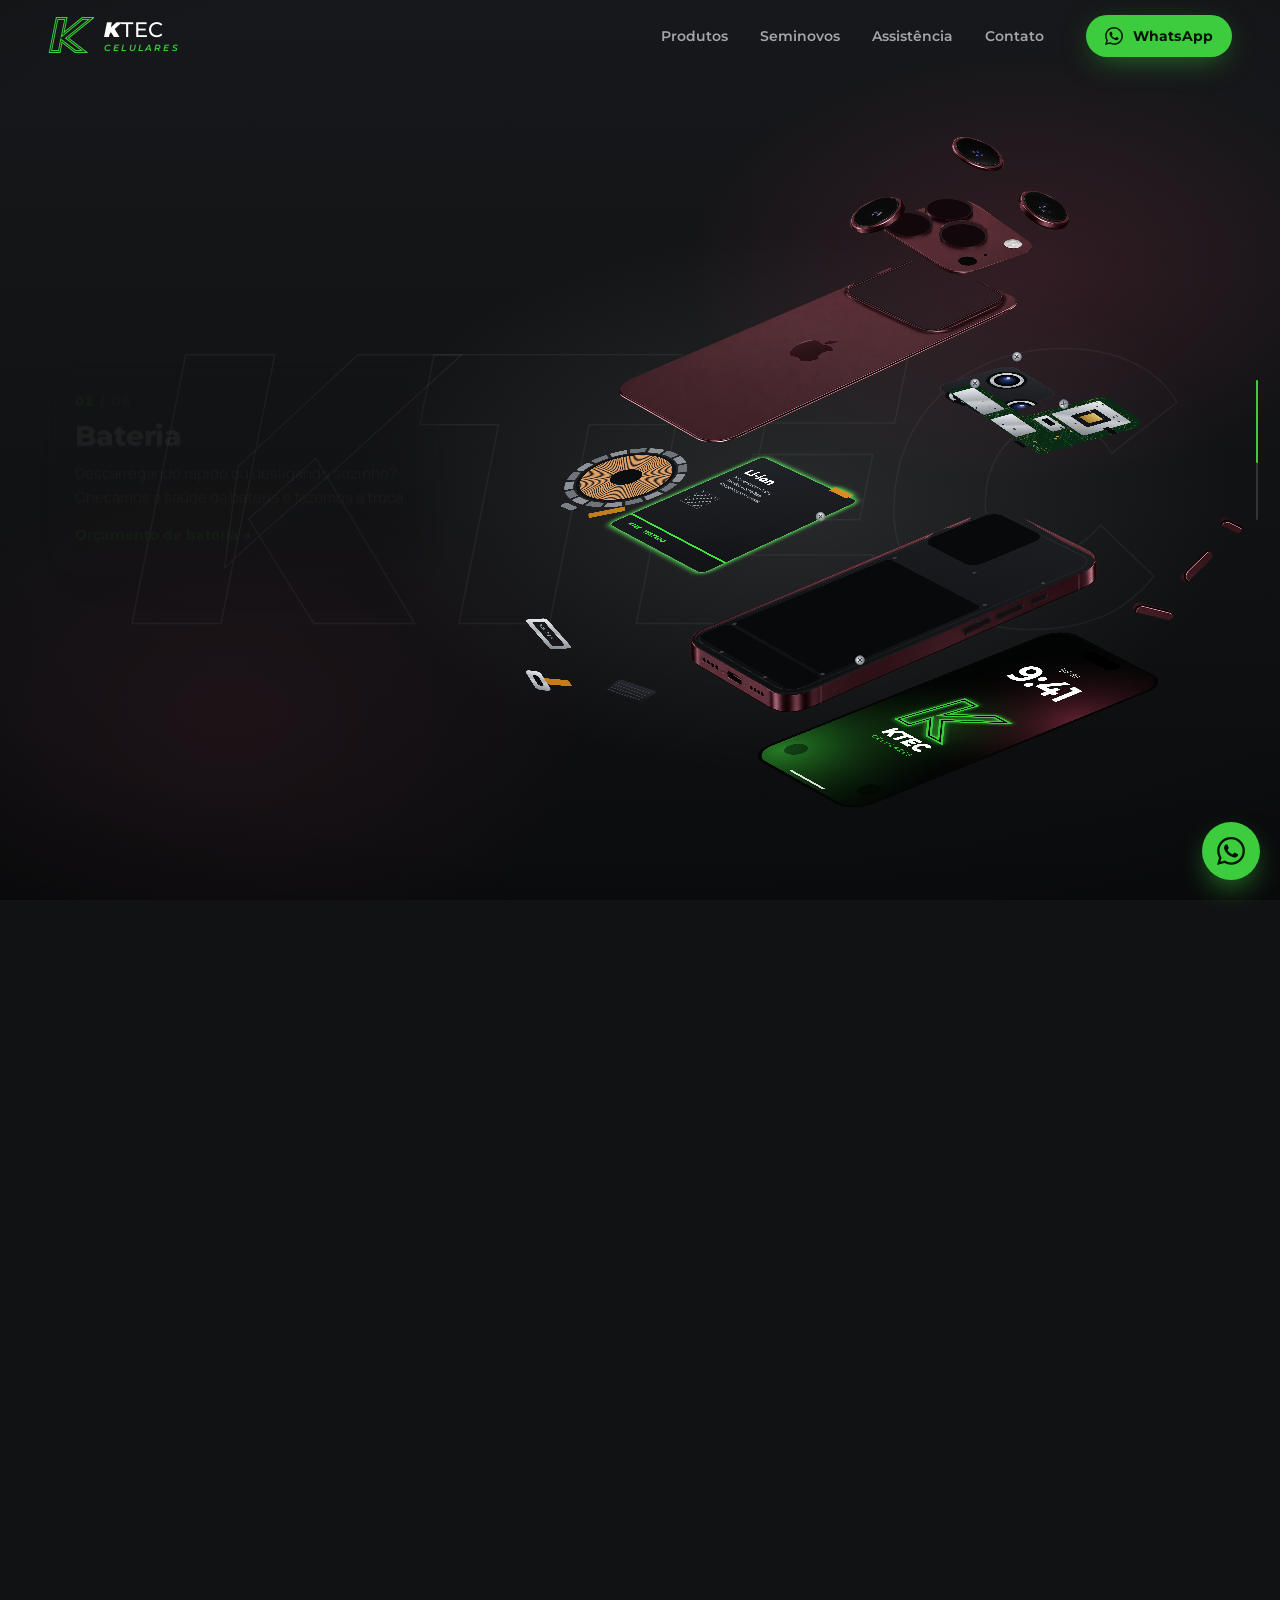
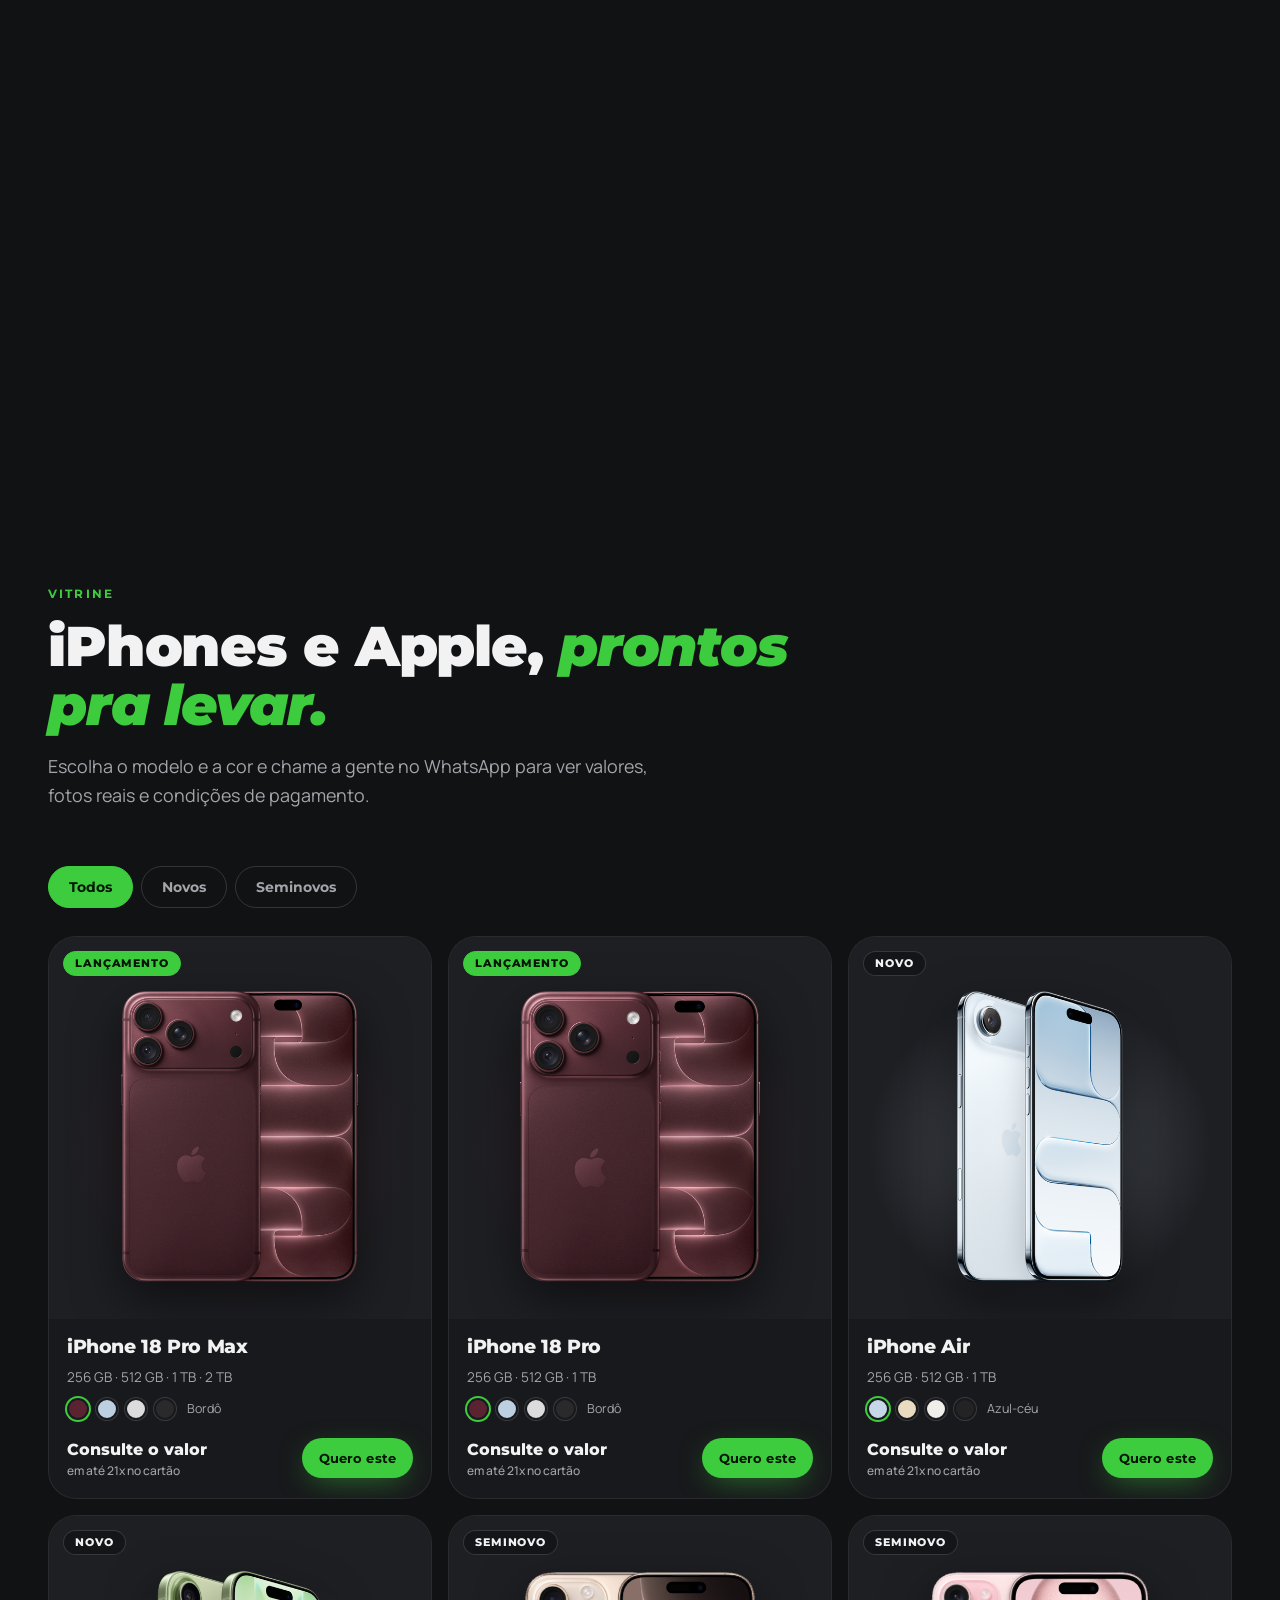
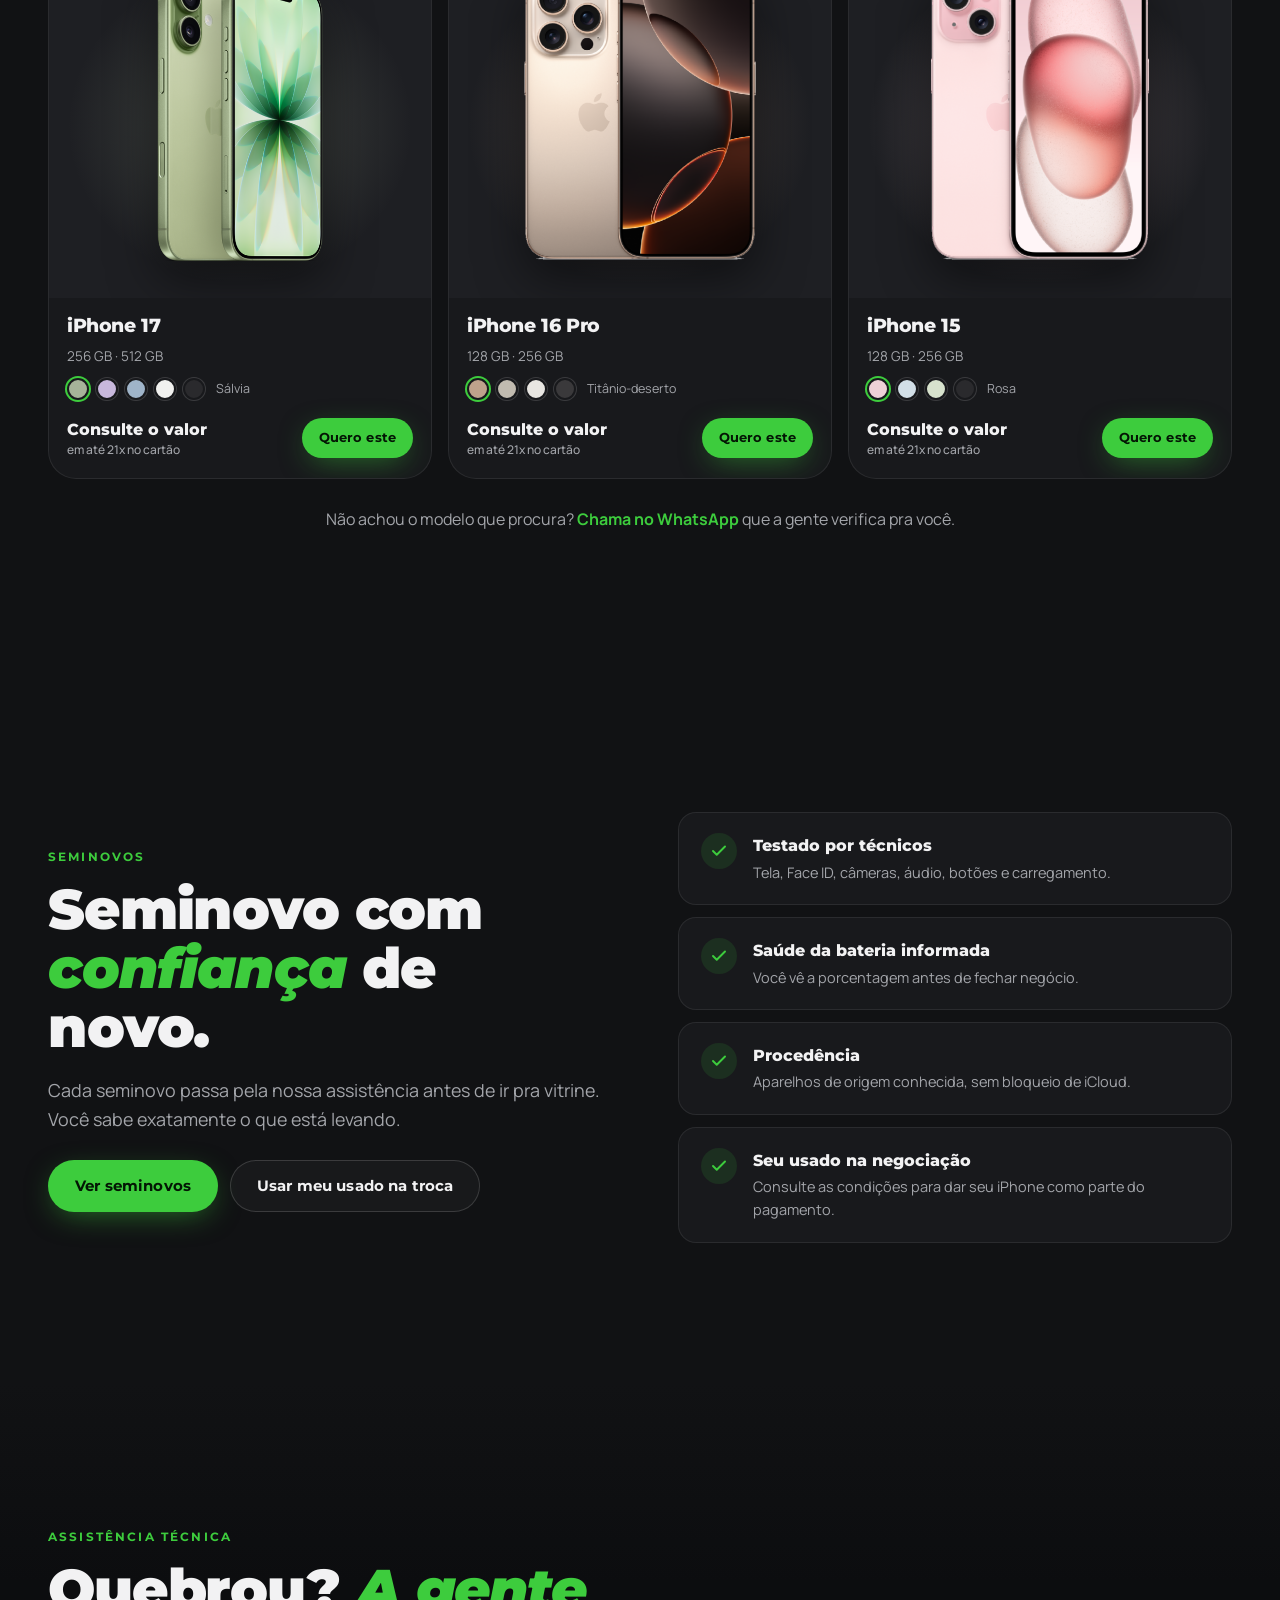
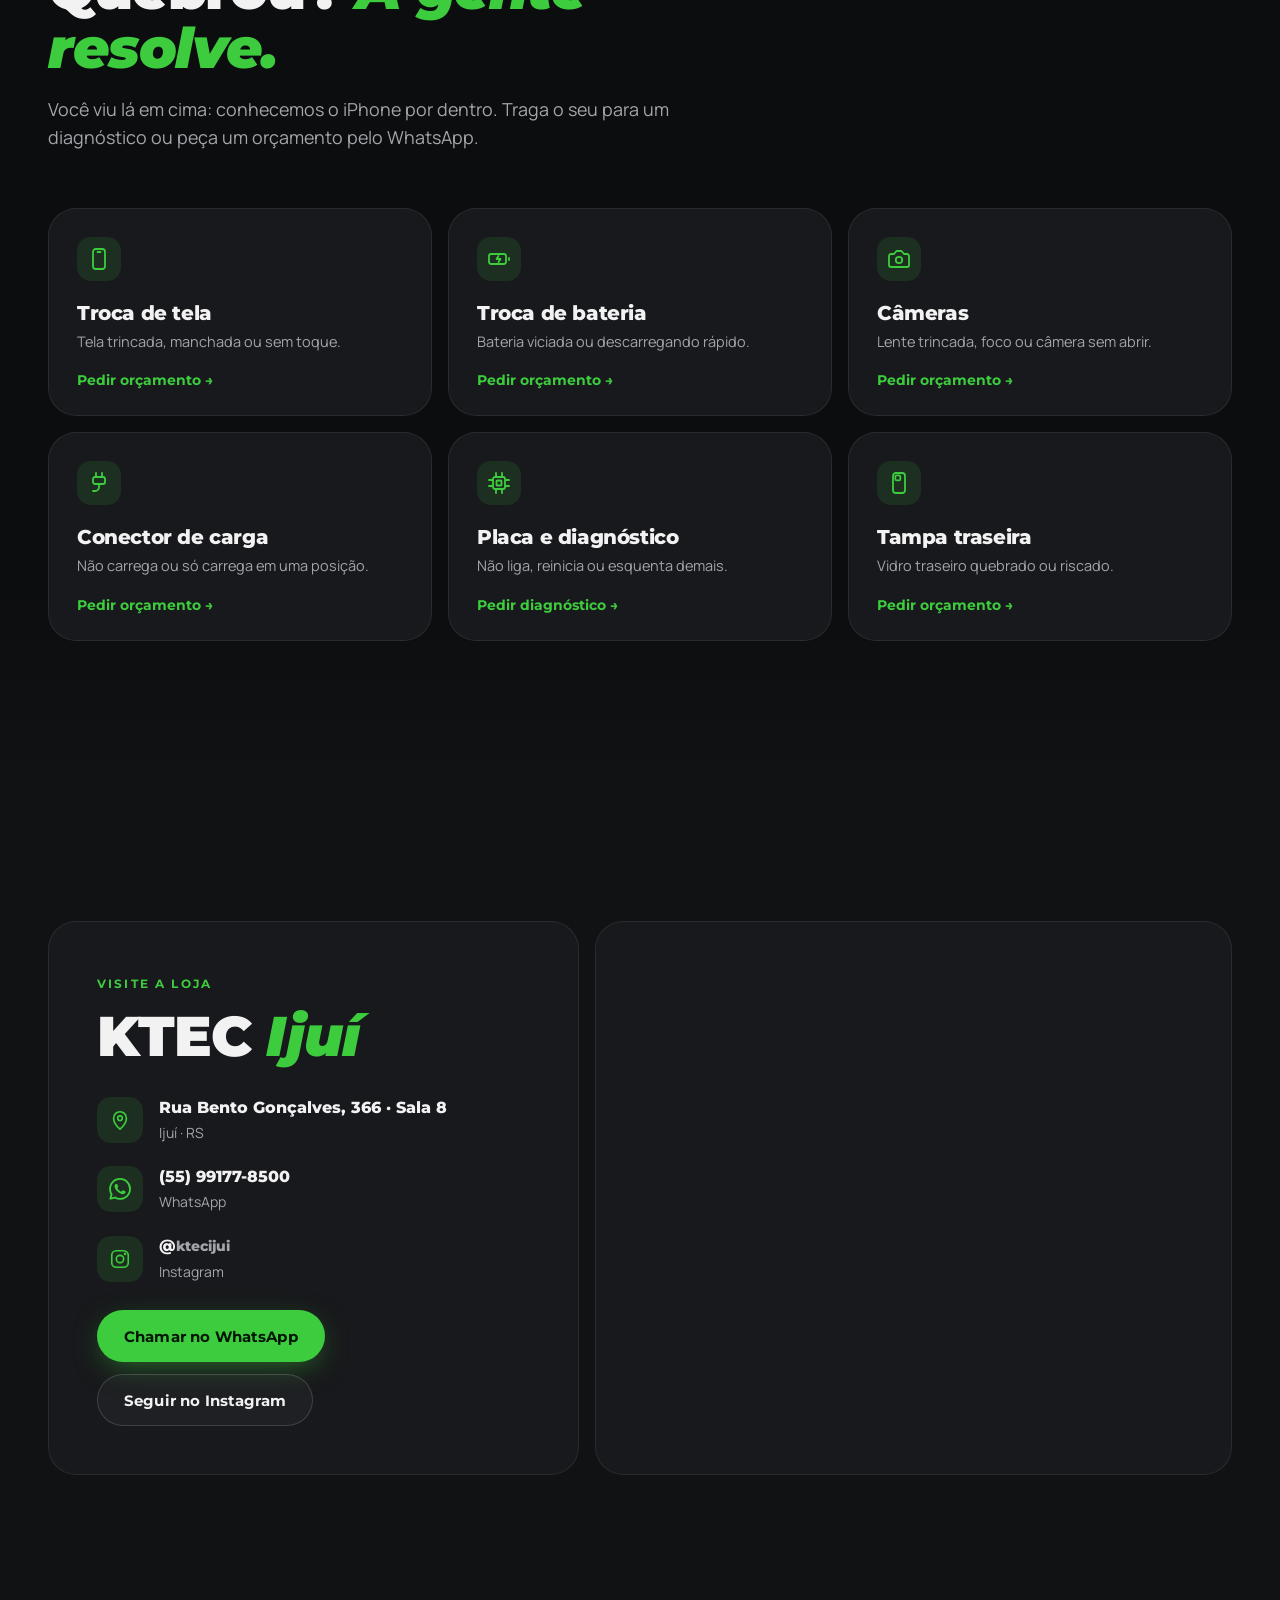
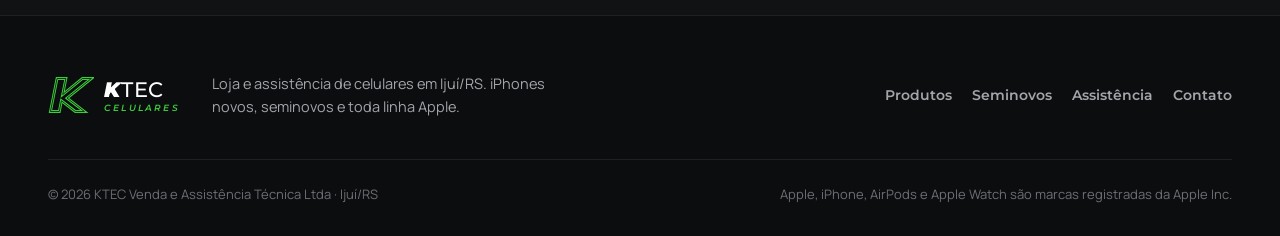
==== index.html @ 24123d07 "Site da KTEC Celulares Site estático da KTEC (Ijuí/RS) com lançamento do iPhone 18 Pro, iPhone que s" ====
<!doctype html>
<html lang="pt-BR">
<head>
  <meta charset="utf-8">
  <meta name="viewport" content="width=device-width, initial-scale=1">
  <title>KTEC Celulares · iPhone 18 em Ijuí</title>
  <meta name="description" content="Lançamento: o iPhone 18 já está na KTEC Celulares, em Ijuí/RS. iPhones novos, seminovos e toda linha Apple, com parcelamento em até 21x e assistência técnica especializada.">
  <meta name="theme-color" content="#111214">
  <meta property="og:type" content="website">
  <meta property="og:title" content="KTEC Celulares · iPhone 18 já na loja">
  <meta property="og:description" content="iPhones novos, seminovos e toda linha Apple em Ijuí/RS. Parcele em até 21x.">
  <meta property="og:image" content="assets/iphone.png">
  <link rel="icon" href="assets/favicon.svg" type="image/svg+xml">
  <link rel="preconnect" href="https://fonts.googleapis.com">
  <link rel="preconnect" href="https://fonts.gstatic.com" crossorigin>
  <link href="https://fonts.googleapis.com/css2?family=Manrope:wght@400;500;600;700&family=Montserrat:ital,wght@0,500;0,600;0,700;0,800;0,900;1,500;1,600;1,700;1,800;1,900&display=swap" rel="stylesheet">
  <link rel="preload" as="image" href="assets/iphone.png">
  <link rel="stylesheet" href="css/style.css">
  <script type="application/ld+json">
    {
      "@context": "https://schema.org",
      "@type": "MobilePhoneStore",
      "name": "KTEC Celulares",
      "description": "Loja e assistência de celulares: iPhones novos, seminovos e toda linha Apple.",
      "telephone": "+55 55 99177-8500",
      "address": {
        "@type": "PostalAddress",
        "streetAddress": "Rua Bento Gonçalves, 366 - Sala 8",
        "addressLocality": "Ijuí",
        "addressRegion": "RS",
        "addressCountry": "BR"
      },
      "sameAs": ["https://www.instagram.com/ktecijui/", "https://www.facebook.com/ktecijui/"]
    }
  </script>
</head>
<body>
  <!-- Monograma K da logo (recriado em vetor) -->
  <svg width="0" height="0" style="position:absolute" aria-hidden="true">
    <symbol id="k-mark" viewBox="0 0 244 192">
      <path d="M48 8H95L78 93L183 8H230L101 112L193 183H145L71 126L60 183H13Z" fill="none" stroke="#3dcc3d" stroke-width="15" stroke-linejoin="miter" stroke-miterlimit="12"/>
      <path d="M48 8H95L78 93L183 8H230L101 112L193 183H145L71 126L60 183H13Z" fill="none" style="stroke: var(--k-gap, #050706)" stroke-width="4" stroke-linejoin="miter" stroke-miterlimit="12"/>
    </symbol>
  </svg>

  <a class="skip" href="#produtos">Pular para os produtos</a>

  <header class="topbar" id="topo">
    <a class="brand" href="#inicio" aria-label="KTEC Celulares, início">
      <svg class="brand-mark" viewBox="0 0 244 192" aria-hidden="true"><use href="#k-mark"/></svg>
      <span class="brand-word"><span class="brand-ktec"><b>K</b>TEC</span><small>CELULARES</small></span>
    </a>
    <nav class="nav" aria-label="Principal">
      <a href="#produtos">Produtos</a>
      <a href="#seminovos">Seminovos</a>
      <a href="#assistencia">Assistência</a>
      <a href="#contato">Contato</a>
    </nav>
    <a class="btn btn-green btn-sm topbar-cta" data-wa="Olá, KTEC! Vim pelo site e quero saber mais sobre o iPhone 18.">
      <svg class="i" viewBox="0 0 24 24"><use href="#i-wa"/></svg> WhatsApp
    </a>
    <button class="menu-btn" aria-label="Abrir menu" aria-expanded="false" aria-controls="menu-mobile"><span></span><span></span></button>
  </header>
  <div class="menu-mobile" id="menu-mobile" hidden>
    <a href="#produtos">Produtos</a>
    <a href="#seminovos">Seminovos</a>
    <a href="#assistencia">Assistência</a>
    <a href="#contato">Contato</a>
    <a class="btn btn-green" data-wa="Olá, KTEC! Vim pelo site.">Chamar no WhatsApp</a>
  </div>

  <main>
    <!-- HERO + iPhone que desmonta com o scroll -->
    <section class="stage-wrap" id="inicio" aria-label="Lançamento iPhone 18">
      <div class="stage">
        <div class="stage-bg" aria-hidden="true"></div>

        <div class="bigword" aria-hidden="true">KTEC</div>

        <div class="td-stage">
          <img class="td-src" src="assets/iphone.png" width="2009" height="783"
               alt="iPhone 18 Pro na cor vinho, visto por trás, com o conjunto de três câmeras">
        </div>

        <div class="hero-copy" data-in="0" data-out="0.045">
          <p class="launch-pill"><span class="pulse" aria-hidden="true"></span> Lançamento · já disponível na loja</p>
          <h1>iPhone 18 Pro.<br><em>Chegou na KTEC.</em></h1>
          <p class="hero-sub">O iPhone mais novo da Apple já está em Ijuí. Venha conhecer na loja ou garanta o seu pelo WhatsApp, em até <strong>21x no cartão</strong>.</p>
          <div class="hero-actions">
            <a class="btn btn-green" data-wa="Olá, KTEC! Quero garantir meu iPhone 18. Quais modelos, cores e condições vocês têm?">Quero meu iPhone 18</a>
            <a class="btn btn-ghost" href="#produtos">Ver todos os modelos</a>
          </div>
        </div>

        <div class="captions">
          <div class="cap cap-intro" data-in="0.08" data-out="0.5">
            <p class="eyebrow">Por dentro do iPhone</p>
            <h2>A gente conhece <em>cada peça.</em></h2>
            <p>Loja e assistência no mesmo lugar: role e veja o iPhone desmontado, com tudo o que nossa bancada cuida por você.</p>
          </div>

          <article class="cap cap-step" data-in="0.54" data-out="0.59">
            <p class="cap-count"><b>01</b> / 06</p>
            <h3>Tela e vidro frontal</h3>
            <p>Trincou, manchou ou parou de responder ao toque? Fazemos a troca da tela com teste completo antes da entrega.</p>
            <a class="cap-link" data-wa="Olá, KTEC! Preciso de orçamento para troca de tela do meu iPhone.">Orçamento de tela →</a>
          </article>
          <article class="cap cap-step" data-in="0.59" data-out="0.64">
            <p class="cap-count"><b>02</b> / 06</p>
            <h3>Bateria</h3>
            <p>Descarregando rápido ou desligando sozinho? Checamos a saúde da bateria e fazemos a troca.</p>
            <a class="cap-link" data-wa="Olá, KTEC! Preciso de orçamento para troca de bateria do meu iPhone.">Orçamento de bateria →</a>
          </article>
          <article class="cap cap-step" data-in="0.64" data-out="0.69">
            <p class="cap-count"><b>03</b> / 06</p>
            <h3>Câmeras</h3>
            <p>Foto tremida, lente trincada ou câmera que não abre: diagnóstico e reparo do conjunto traseiro e frontal.</p>
            <a class="cap-link" data-wa="Olá, KTEC! Preciso de orçamento para a câmera do meu iPhone.">Orçamento de câmera →</a>
          </article>
          <article class="cap cap-step" data-in="0.69" data-out="0.74">
            <p class="cap-count"><b>04</b> / 06</p>
            <h3>Placa lógica</h3>
            <p>Não liga, reinicia ou esquenta demais? A gente investiga a placa para achar o defeito de verdade.</p>
            <a class="cap-link" data-wa="Olá, KTEC! Meu iPhone está com problema (não liga / reinicia). Podem avaliar?">Pedir diagnóstico →</a>
          </article>
          <article class="cap cap-step" data-in="0.74" data-out="0.79">
            <p class="cap-count"><b>05</b> / 06</p>
            <h3>Conector, som e vibração</h3>
            <p>Não carrega, som baixo ou microfone falhando? Troca de conector USB‑C, alto‑falante e Taptic Engine.</p>
            <a class="cap-link" data-wa="Olá, KTEC! Meu iPhone está com problema no carregamento/áudio. Podem avaliar?">Orçamento de conector →</a>
          </article>
          <article class="cap cap-step" data-in="0.79" data-out="0.84">
            <p class="cap-count"><b>06</b> / 06</p>
            <h3>Tampa traseira</h3>
            <p>Vidro traseiro quebrado? Trocamos a tampa e o aparelho volta com cara de novo.</p>
            <a class="cap-link" data-wa="Olá, KTEC! Preciso de orçamento para a tampa traseira do meu iPhone.">Orçamento de tampa →</a>
          </article>

          <div class="cap cap-final" data-in="0.9" data-out="2">
            <p class="eyebrow">iPhone 18 Pro</p>
            <h2>Novo por fora, <em>perfeito por dentro.</em></h2>
            <p>Novos, seminovos e toda linha Apple, com parcelamento em até 21x.</p>
            <div class="hero-actions">
              <a class="btn btn-green" href="#produtos">Ver a vitrine</a>
              <a class="btn btn-ghost" data-wa="Olá, KTEC! Quero saber valores e condições do iPhone 18.">Falar no WhatsApp</a>
            </div>
          </div>
        </div>

        <div class="td-progress" aria-hidden="true"><i></i></div>

        <div class="scroll-hint" aria-hidden="true">
          <span class="mouse"><span></span></span>
          Role para ver por dentro
        </div>
      </div>
    </section>

    <!-- Vitrine -->
    <section class="section" id="produtos">
      <div class="container">
        <header class="section-head reveal">
          <p class="eyebrow">Vitrine</p>
          <h2>iPhones e Apple, <em>prontos pra levar.</em></h2>
          <p class="lead">Escolha o modelo e a cor e chame a gente no WhatsApp para ver valores, fotos reais e condições de pagamento.</p>
        </header>

        <div class="filters reveal" role="group" aria-label="Filtrar produtos">
          <button class="filter is-on" data-filter="todos" aria-pressed="true">Todos</button>
          <button class="filter" data-filter="novo" aria-pressed="false">Novos</button>
          <button class="filter" data-filter="seminovo" aria-pressed="false">Seminovos</button>
        </div>

        <div class="grid-products" id="grid-produtos"></div>

        <p class="grid-note">Não achou o modelo que procura? <a data-wa="Olá, KTEC! Estou procurando um modelo que não vi no site. Vocês têm?">Chama no WhatsApp</a> que a gente verifica pra você.</p>
      </div>
    </section>

    <!-- Seminovos -->
    <section class="section" id="seminovos">
      <div class="container split">
        <div class="reveal">
          <p class="eyebrow">Seminovos</p>
          <h2>Seminovo com <em>confiança</em> de novo.</h2>
          <p class="lead">Cada seminovo passa pela nossa assistência antes de ir pra vitrine. Você sabe exatamente o que está levando.</p>
          <div class="hero-actions">
            <a class="btn btn-green" href="#produtos" data-filter-link="seminovo">Ver seminovos</a>
            <a class="btn btn-ghost" data-wa="Olá, KTEC! Quero dar meu iPhone usado como parte do pagamento. Como funciona?">Usar meu usado na troca</a>
          </div>
        </div>
        <ul class="checklist reveal">
          <li><span class="check"><svg class="i" viewBox="0 0 24 24"><use href="#i-check"/></svg></span><div><b>Testado por técnicos</b><p>Tela, Face ID, câmeras, áudio, botões e carregamento.</p></div></li>
          <li><span class="check"><svg class="i" viewBox="0 0 24 24"><use href="#i-check"/></svg></span><div><b>Saúde da bateria informada</b><p>Você vê a porcentagem antes de fechar negócio.</p></div></li>
          <li><span class="check"><svg class="i" viewBox="0 0 24 24"><use href="#i-check"/></svg></span><div><b>Procedência</b><p>Aparelhos de origem conhecida, sem bloqueio de iCloud.</p></div></li>
          <li><span class="check"><svg class="i" viewBox="0 0 24 24"><use href="#i-check"/></svg></span><div><b>Seu usado na negociação</b><p>Consulte as condições para dar seu iPhone como parte do pagamento.</p></div></li>
        </ul>
      </div>
    </section>

    <!-- Assistência -->
    <section class="section section-alt" id="assistencia">
      <div class="container">
        <header class="section-head reveal">
          <p class="eyebrow">Assistência técnica</p>
          <h2>Quebrou? <em>A gente resolve.</em></h2>
          <p class="lead">Você viu lá em cima: conhecemos o iPhone por dentro. Traga o seu para um diagnóstico ou peça um orçamento pelo WhatsApp.</p>
        </header>
        <div class="services">
          <a class="service reveal" data-wa="Olá, KTEC! Preciso de orçamento para troca de tela do meu iPhone.">
            <svg class="i" viewBox="0 0 24 24"><use href="#i-phone"/></svg>
            <h3>Troca de tela</h3><p>Tela trincada, manchada ou sem toque.</p><span>Pedir orçamento →</span>
          </a>
          <a class="service reveal" data-wa="Olá, KTEC! Preciso de orçamento para troca de bateria do meu iPhone.">
            <svg class="i" viewBox="0 0 24 24"><use href="#i-battery"/></svg>
            <h3>Troca de bateria</h3><p>Bateria viciada ou descarregando rápido.</p><span>Pedir orçamento →</span>
          </a>
          <a class="service reveal" data-wa="Olá, KTEC! Preciso de orçamento para a câmera do meu iPhone.">
            <svg class="i" viewBox="0 0 24 24"><use href="#i-camera"/></svg>
            <h3>Câmeras</h3><p>Lente trincada, foco ou câmera sem abrir.</p><span>Pedir orçamento →</span>
          </a>
          <a class="service reveal" data-wa="Olá, KTEC! Meu iPhone não está carregando direito. Podem avaliar?">
            <svg class="i" viewBox="0 0 24 24"><use href="#i-plug"/></svg>
            <h3>Conector de carga</h3><p>Não carrega ou só carrega em uma posição.</p><span>Pedir orçamento →</span>
          </a>
          <a class="service reveal" data-wa="Olá, KTEC! Meu iPhone não liga / reinicia sozinho. Podem avaliar?">
            <svg class="i" viewBox="0 0 24 24"><use href="#i-chip"/></svg>
            <h3>Placa e diagnóstico</h3><p>Não liga, reinicia ou esquenta demais.</p><span>Pedir diagnóstico →</span>
          </a>
          <a class="service reveal" data-wa="Olá, KTEC! Preciso de orçamento para a tampa traseira do meu iPhone.">
            <svg class="i" viewBox="0 0 24 24"><use href="#i-back"/></svg>
            <h3>Tampa traseira</h3><p>Vidro traseiro quebrado ou riscado.</p><span>Pedir orçamento →</span>
          </a>
        </div>
      </div>
    </section>

    <!-- Contato -->
    <section class="section" id="contato">
      <div class="container contact">
        <div class="contact-card reveal">
          <p class="eyebrow">Visite a loja</p>
          <h2>KTEC <em>Ijuí</em></h2>
          <ul class="contact-list">
            <li><svg class="i" viewBox="0 0 24 24"><use href="#i-pin"/></svg><div><b data-loja="endereco"></b><span data-loja="cidade"></span></div></li>
            <li><svg class="i" viewBox="0 0 24 24"><use href="#i-wa"/></svg><div><b data-loja="whatsappExibicao"></b><span>WhatsApp</span></div></li>
            <li><svg class="i" viewBox="0 0 24 24"><use href="#i-insta"/></svg><div><b>@<span data-loja="instagram"></span></b><span>Instagram</span></div></li>
          </ul>
          <div class="hero-actions">
            <a class="btn btn-green" data-wa="Olá, KTEC! Vim pelo site.">Chamar no WhatsApp</a>
            <a class="btn btn-ghost" id="link-insta" target="_blank" rel="noopener">Seguir no Instagram</a>
          </div>
        </div>
        <div class="map reveal">
          <iframe id="mapa" title="Mapa da KTEC Celulares em Ijuí" loading="lazy" referrerpolicy="no-referrer-when-downgrade"></iframe>
        </div>
      </div>
    </section>
  </main>

  <footer class="footer">
    <div class="container footer-grid">
      <a class="brand" href="#inicio" aria-label="KTEC Celulares, voltar ao topo">
        <svg class="brand-mark" viewBox="0 0 244 192" aria-hidden="true"><use href="#k-mark"/></svg>
        <span class="brand-word"><span class="brand-ktec"><b>K</b>TEC</span><small>CELULARES</small></span>
      </a>
      <p class="footer-text">Loja e assistência de celulares em Ijuí/RS. iPhones novos, seminovos e toda linha Apple.</p>
      <nav class="footer-nav" aria-label="Rodapé">
        <a href="#produtos">Produtos</a><a href="#seminovos">Seminovos</a><a href="#assistencia">Assistência</a><a href="#contato">Contato</a>
      </nav>
    </div>
    <div class="container footer-legal">
      <p>© <span id="ano"></span> KTEC Venda e Assistência Técnica Ltda · Ijuí/RS</p>
      <p>Apple, iPhone, AirPods e Apple Watch são marcas registradas da Apple Inc.</p>
    </div>
  </footer>

  <a class="wa-float" data-wa="Olá, KTEC! Vim pelo site." aria-label="Conversar no WhatsApp">
    <svg viewBox="0 0 24 24"><use href="#i-wa"/></svg>
  </a>

  <!-- Ícones -->
  <svg width="0" height="0" style="position:absolute" aria-hidden="true">
    <symbol id="i-wa" viewBox="0 0 24 24"><path fill="currentColor" stroke="none" d="M17.47 14.38c-.3-.15-1.76-.87-2.03-.97-.27-.1-.47-.15-.67.15-.2.3-.77.97-.94 1.16-.17.2-.35.22-.64.08-.3-.15-1.26-.47-2.39-1.48-.88-.79-1.48-1.76-1.65-2.06-.17-.3-.02-.46.13-.6.13-.14.3-.35.45-.52.15-.18.2-.3.3-.5.1-.2.05-.37-.03-.52-.07-.15-.67-1.61-.92-2.2-.24-.58-.49-.5-.67-.51h-.57c-.2 0-.52.07-.79.37-.27.3-1.04 1.02-1.04 2.48s1.07 2.88 1.21 3.07c.15.2 2.1 3.2 5.08 4.49.71.31 1.26.49 1.69.63.71.22 1.36.2 1.87.12.57-.09 1.76-.72 2.01-1.41.25-.7.25-1.29.17-1.41-.07-.13-.27-.2-.57-.35m-5.42 7.4h-.01a9.87 9.87 0 0 1-5.03-1.38l-.36-.21-3.74.98 1-3.65-.24-.37a9.86 9.86 0 0 1-1.51-5.26c0-5.45 4.44-9.88 9.89-9.88 2.64 0 5.12 1.03 6.99 2.9a9.83 9.83 0 0 1 2.89 6.99c0 5.45-4.44 9.88-9.88 9.88m8.41-18.3A11.82 11.82 0 0 0 12.05 0C5.5 0 .16 5.34.16 11.89c0 2.1.55 4.14 1.59 5.95L.06 24l6.3-1.65a11.88 11.88 0 0 0 5.68 1.45h.01c6.55 0 11.89-5.34 11.89-11.89a11.82 11.82 0 0 0-3.48-8.41Z"/></symbol>
    <symbol id="i-check" viewBox="0 0 24 24"><path d="M20 6 9 17l-5-5"/></symbol>
    <symbol id="i-card" viewBox="0 0 24 24"><rect x="2" y="5" width="20" height="14" rx="2.5"/><path d="M2 10h20M6 15h4"/></symbol>
    <symbol id="i-star" viewBox="0 0 24 24"><path d="m12 2.5 2.9 6.1 6.6.8-4.9 4.6 1.3 6.6L12 17.3l-5.9 3.3 1.3-6.6-4.9-4.6 6.6-.8z"/></symbol>
    <symbol id="i-truck" viewBox="0 0 24 24"><path d="M2.5 6h11v10h-11zM13.5 9.5h4l3 3.2V16h-7"/><circle cx="6.5" cy="17.5" r="1.8"/><circle cx="17" cy="17.5" r="1.8"/></symbol>
    <symbol id="i-wrench" viewBox="0 0 24 24"><path d="M14.7 6.3a4 4 0 0 0-5.4 5.4L3 18v3h3l6.3-6.3a4 4 0 0 0 5.4-5.4l-2.5 2.5-2.4-.6-.6-2.4z"/></symbol>
    <symbol id="i-phone" viewBox="0 0 24 24"><rect x="6" y="2" width="12" height="20" rx="2.8"/><path d="M10.5 5h3"/></symbol>
    <symbol id="i-battery" viewBox="0 0 24 24"><rect x="2" y="7" width="17" height="10" rx="2.2"/><path d="M22 11v2M11.5 9 9.5 12h4l-2 3"/></symbol>
    <symbol id="i-camera" viewBox="0 0 24 24"><path d="M14.5 4h-5L7 7H4a2 2 0 0 0-2 2v9a2 2 0 0 0 2 2h16a2 2 0 0 0 2-2V9a2 2 0 0 0-2-2h-3z"/><circle cx="12" cy="13" r="3.2"/></symbol>
    <symbol id="i-plug" viewBox="0 0 24 24"><path d="M9 2v4M15 2v4"/><rect x="6" y="6" width="12" height="7" rx="2"/><path d="M12 13v3a4 4 0 0 1-4 4H6"/></symbol>
    <symbol id="i-chip" viewBox="0 0 24 24"><rect x="6" y="6" width="12" height="12" rx="2"/><rect x="9.5" y="9.5" width="5" height="5" rx="1"/><path d="M9 2v3M15 2v3M9 19v3M15 19v3M2 9h3M2 15h3M19 9h3M19 15h3"/></symbol>
    <symbol id="i-back" viewBox="0 0 24 24"><rect x="6" y="2" width="12" height="20" rx="2.8"/><rect x="8.3" y="4.3" width="5" height="5" rx="1.4"/></symbol>
    <symbol id="i-pin" viewBox="0 0 24 24"><path d="M12 22s7-6.2 7-12a7 7 0 1 0-14 0c0 5.8 7 12 7 12z"/><circle cx="12" cy="10" r="2.5"/></symbol>
    <symbol id="i-insta" viewBox="0 0 24 24"><rect x="3" y="3" width="18" height="18" rx="5"/><circle cx="12" cy="12" r="4"/><circle cx="17.5" cy="6.5" r=".6" fill="currentColor"/></symbol>
  </svg>

  <script src="js/dados.js"></script>
  <script src="js/site.js"></script>
  <script src="js/teardown.js"></script>
</body>
</html>
---- css/style.css ----
/* ==========================================================
   KTEC Celulares · cores da marca: verde neon sobre preto
   ========================================================== */
:root {
  --bg: #111214;
  --bg-2: #0c0d0f;
  --surface: #18191c;
  --surface-2: #1e1f23;
  --line: rgba(255, 255, 255, .08);
  --line-2: rgba(255, 255, 255, .15);
  --text: #f2f2f3;
  --muted: #a3a5aa;
  --dim: #6c6f75;
  --green: #3dcc3d;
  --green-hi: #74f274;
  --green-ink: #031604;
  --green-soft: rgba(61, 204, 61, .12);
  --wine: #6b2a38;

  --font-display: 'Montserrat', system-ui, sans-serif;
  --font-body: 'Manrope', system-ui, sans-serif;
  --header-h: 72px;
  --gutter: clamp(16px, 4vw, 48px);
  --maxw: 1240px;
  --radius: 18px;
  --radius-lg: 28px;
  color-scheme: dark;
}

*, *::before, *::after { box-sizing: border-box; }
html { scroll-behavior: smooth; -webkit-text-size-adjust: 100%; }
body {
  margin: 0;
  background: var(--bg);
  color: var(--text);
  font: 400 16px/1.6 var(--font-body);
  -webkit-font-smoothing: antialiased;
  overflow-x: hidden;
}
img, svg { display: block; max-width: 100%; }
a { color: inherit; text-decoration: none; }
button { font: inherit; color: inherit; }
h1, h2, h3 { font-family: var(--font-display); margin: 0; line-height: 1.05; letter-spacing: -.02em; }
p { margin: 0; }
em { font-style: italic; color: var(--green); }
section[id] { scroll-margin-top: var(--header-h); }

.i { width: 22px; height: 22px; fill: none; stroke: currentColor; stroke-width: 1.8; stroke-linecap: round; stroke-linejoin: round; flex: none; }

.skip { position: absolute; left: 12px; top: -60px; z-index: 100; background: var(--green); color: var(--green-ink); padding: 10px 14px; border-radius: 10px; font-weight: 700; }
.skip:focus { top: 12px; }
:focus-visible { outline: 2px solid var(--green); outline-offset: 3px; border-radius: 6px; }

.container { width: min(var(--maxw), 100% - var(--gutter) * 2); margin-inline: auto; }

/* ---------- Botões ---------- */
.btn {
  display: inline-flex; align-items: center; justify-content: center; gap: 10px;
  height: 52px; padding: 0 26px; border-radius: 999px;
  font: 700 15px/1 var(--font-display); letter-spacing: .01em;
  border: 1px solid transparent; cursor: pointer; white-space: nowrap;
  transition: transform .2s ease, background .2s ease, box-shadow .2s ease, border-color .2s ease;
}
.btn:active { transform: scale(.97); }
.btn-green { background: var(--green); color: var(--green-ink); box-shadow: 0 8px 30px -8px rgba(61, 204, 61, .55); }
.btn-green:hover { background: var(--green-hi); box-shadow: 0 10px 40px -6px rgba(61, 204, 61, .7); }
.btn-ghost { border-color: var(--line-2); color: var(--text); background: rgba(255, 255, 255, .03); }
.btn-ghost:hover { border-color: var(--green); color: var(--green-hi); }
.btn-sm { height: 42px; padding: 0 18px; font-size: 14px; }
.btn-sm .i { width: 18px; height: 18px; }

.eyebrow {
  font: 700 12px/1 var(--font-display); letter-spacing: .18em; text-transform: uppercase;
  color: var(--green); margin-bottom: 16px; display: inline-block;
}
.lead { color: var(--muted); font-size: clamp(16px, 1.4vw, 18px); max-width: 58ch; }

/* ---------- Topo ---------- */
.topbar {
  position: fixed; inset: 0 0 auto; z-index: 50; height: var(--header-h);
  display: flex; align-items: center; gap: 28px; padding: 0 var(--gutter);
  border-bottom: 1px solid transparent;
  transition: background .3s ease, border-color .3s ease, backdrop-filter .3s ease;
}
.topbar.scrolled { background: rgba(17, 18, 20, .74); backdrop-filter: blur(16px) saturate(140%); -webkit-backdrop-filter: blur(16px) saturate(140%); border-color: var(--line); }
.brand { display: inline-flex; align-items: center; gap: 10px; flex: none; }
.brand-mark { width: 46px; height: auto; overflow: visible; }
.brand-word { display: flex; flex-direction: column; line-height: 1; }
.brand-ktec { font: 500 21px/1 var(--font-display); letter-spacing: .02em; color: #fff; }
.brand-ktec b { font-weight: 900; font-style: italic; margin-right: 1px; }
.brand-word small { font: italic 600 8.5px/1 var(--font-display); letter-spacing: .26em; color: var(--green); margin-top: 4px; }
.nav { display: flex; gap: 4px; margin-left: auto; }
.nav a { padding: 10px 14px; border-radius: 999px; font: 600 14px/1 var(--font-display); color: var(--muted); transition: color .2s, background .2s; }
.nav a:hover { color: var(--text); background: rgba(255, 255, 255, .05); }
.menu-btn { display: none; margin-left: auto; width: 44px; height: 44px; border-radius: 12px; border: 1px solid var(--line-2); background: rgba(255, 255, 255, .03); cursor: pointer; flex-direction: column; justify-content: center; align-items: center; gap: 6px; }
.menu-btn span { width: 18px; height: 2px; background: var(--text); border-radius: 2px; transition: transform .25s; }
.menu-btn[aria-expanded="true"] span:first-child { transform: translateY(4px) rotate(45deg); }
.menu-btn[aria-expanded="true"] span:last-child { transform: translateY(-4px) rotate(-45deg); }
.menu-mobile {
  position: fixed; z-index: 49; inset: var(--header-h) 0 auto; padding: 12px var(--gutter) 24px;
  background: rgba(17, 18, 20, .96); backdrop-filter: blur(16px); -webkit-backdrop-filter: blur(16px); border-bottom: 1px solid var(--line);
  display: flex; flex-direction: column; gap: 4px;
}
.menu-mobile[hidden] { display: none; }
.menu-mobile a:not(.btn) { padding: 14px 4px; font: 700 20px/1 var(--font-display); border-bottom: 1px solid var(--line); }
.menu-mobile .btn { margin-top: 16px; }

/* ==========================================================
   PALCO: hero + iPhone que desmonta
   ========================================================== */
.stage-wrap { position: relative; height: 760vh; }
.stage { position: sticky; top: 0; height: 100vh; height: 100svh; overflow: hidden; --glow: 0; }
.stage-bg {
  position: absolute; inset: 0; z-index: 0;
  background:
    radial-gradient(48% 42% at 62% 56%, rgba(255, 255, 255, calc(.07 + var(--glow) * .03)), transparent 72%),
    radial-gradient(38% 34% at 80% 30%, rgba(122, 46, 64, .30), transparent 70%),
    radial-gradient(40% 40% at 18% 80%, rgba(122, 46, 64, .14), transparent 70%),
    linear-gradient(180deg, #17181b 0%, #111214 55%, #0b0c0e 100%);
}
.stage-bg::after {
  content: ""; position: absolute; inset: 0;
  background: radial-gradient(120% 90% at 50% 45%, transparent 55%, rgba(0, 0, 0, .55) 100%);
}
.bigword {
  position: absolute; z-index: 0; left: 50%; top: 54%; transform: translate(-50%, -50%);
  font: italic 900 clamp(160px, 30vw, 460px)/.8 var(--font-display); letter-spacing: -.04em;
  color: transparent; -webkit-text-stroke: 1.5px rgba(255, 255, 255, .05); white-space: nowrap; pointer-events: none; user-select: none;
}
.td-stage { position: absolute; z-index: 1; left: 0; top: 0; width: 2009px; height: 783px; transform-origin: 0 0; will-change: transform; }
.td-src { position: absolute; left: 0; top: 0; width: 2009px; height: 783px; max-width: none; }
.piece { position: absolute; left: 0; top: 0; max-width: none; will-change: transform; transition: filter .45s ease; }
.piece.hl { filter: drop-shadow(0 0 18px rgba(61, 204, 61, .95)) drop-shadow(0 0 3px rgba(116, 242, 116, .9)) brightness(1.12); }
.td-progress { position: absolute; z-index: 4; right: 22px; top: 50%; width: 2px; height: 140px; transform: translateY(-50%); background: var(--line-2); border-radius: 2px; overflow: hidden; }
.td-progress i { position: absolute; inset: 0; background: var(--green); transform-origin: top; transform: scaleY(0); }

.hero-copy {
  position: absolute; z-index: 3; left: 0; right: 0; top: calc(var(--header-h) + clamp(12px, 4vh, 44px));
  display: flex; flex-direction: column; align-items: center; text-align: center; padding: 0 var(--gutter);
  transform: translateY(calc(var(--y, 0px) * -2)); will-change: opacity, transform;
}
.hero-copy:not(.on) { pointer-events: none; }
.launch-pill {
  display: inline-flex; align-items: center; gap: 10px; padding: 8px 16px 8px 12px; border-radius: 999px;
  border: 1px solid rgba(61, 204, 61, .35); background: rgba(61, 204, 61, .08);
  font: 700 12px/1 var(--font-display); letter-spacing: .12em; text-transform: uppercase; color: var(--green-hi);
}
.pulse { width: 8px; height: 8px; border-radius: 50%; background: var(--green); box-shadow: 0 0 0 0 rgba(61, 204, 61, .6); animation: pulse 1.8s infinite; }
@keyframes pulse { 70% { box-shadow: 0 0 0 10px rgba(61, 204, 61, 0); } 100% { box-shadow: 0 0 0 0 rgba(61, 204, 61, 0); } }
.hero-copy h1 { font-weight: 900; font-size: clamp(38px, 4.8vw, 70px); margin-top: 20px; letter-spacing: -.035em; }
.hero-copy h1 em { font-weight: 900; }
.hero-sub { margin-top: 18px; color: var(--muted); font-size: clamp(15px, 1.35vw, 18px); max-width: 560px; }
.hero-sub strong { color: var(--text); }
.hero-actions { display: flex; flex-wrap: wrap; gap: 12px; margin-top: 26px; }
.hero-copy .hero-actions { justify-content: center; }

.scroll-hint {
  position: absolute; z-index: 4; left: 50%; bottom: 14px; transform: translateX(-50%);
  display: flex; align-items: center; gap: 10px; font: 600 12px/1 var(--font-display); letter-spacing: .08em; text-transform: uppercase; color: var(--muted);
  transition: opacity .4s;
}
.mouse { width: 20px; height: 30px; border: 1.5px solid var(--muted); border-radius: 12px; display: flex; justify-content: center; padding-top: 6px; }
.mouse span { width: 3px; height: 6px; border-radius: 3px; background: var(--green); animation: wheel 1.6s infinite; }
@keyframes wheel { 0% { transform: translateY(0); opacity: 1; } 80% { transform: translateY(9px); opacity: 0; } 100% { opacity: 0; } }

/* Legendas */
.captions {
  position: absolute; z-index: 4; left: var(--gutter); top: 50%; transform: translateY(-50%);
  width: min(390px, 34vw); display: grid; align-items: center; pointer-events: none;
}
.cap { grid-area: 1 / 1; opacity: 0; transform: translateY(var(--y, 20px)); pointer-events: none; }
.cap.on { pointer-events: auto; }
.cap h2 { font-size: clamp(30px, 3.4vw, 48px); font-weight: 900; }
.cap > p:not(.eyebrow):not(.cap-count) { color: var(--muted); margin-top: 16px; }
.cap-step {
  padding: 26px; border-radius: var(--radius-lg); border: 1px solid var(--line-2);
  background: linear-gradient(160deg, rgba(34, 35, 40, .85), rgba(16, 17, 19, .85));
  backdrop-filter: blur(14px); -webkit-backdrop-filter: blur(14px);
  box-shadow: 0 30px 60px -30px rgba(0, 0, 0, .8);
}
.cap-count { font: 600 13px/1 var(--font-display); color: var(--dim); letter-spacing: .1em; }
.cap-count b { color: var(--green); font-weight: 800; }
.cap-step h3 { font-size: clamp(22px, 2.2vw, 30px); font-weight: 800; margin-top: 14px; }
.cap-step > p:not(.cap-count) { font-size: 15px; margin-top: 10px !important; }
.cap-link { display: inline-block; margin-top: 18px; font: 700 14px/1 var(--font-display); color: var(--green); }
.cap-link:hover { color: var(--green-hi); }

/* ---------- Seções ---------- */
.section { padding: clamp(72px, 11vw, 140px) 0; position: relative; }
.section-tight { padding-top: 0; }
.section-alt { background: linear-gradient(var(--bg), var(--bg-2) 20%, var(--bg-2) 80%, var(--bg)); }
.section h2 { font-size: clamp(32px, 4.4vw, 60px); font-weight: 900; }
.section-head { max-width: 760px; margin-bottom: clamp(36px, 5vw, 56px); }
.section-head .lead { margin-top: 18px; }

/* Vitrine */
.filters { display: flex; gap: 8px; flex-wrap: wrap; margin-bottom: 28px; }
.filter {
  height: 42px; padding: 0 20px; border-radius: 999px; border: 1px solid var(--line-2); background: transparent; cursor: pointer;
  font: 700 14px/1 var(--font-display); color: var(--muted); transition: all .2s;
}
.filter:hover { color: var(--text); border-color: rgba(255, 255, 255, .3); }
.filter.is-on { background: var(--green); border-color: var(--green); color: var(--green-ink); }
.grid-products { display: grid; grid-template-columns: repeat(3, 1fr); gap: 16px; }
.card {
  position: relative; display: flex; flex-direction: column; border-radius: var(--radius-lg); overflow: hidden;
  background: var(--surface); border: 1px solid var(--line); transition: border-color .3s, transform .3s;
  animation: cardIn .5s both;
}
.card:hover { border-color: rgba(61, 204, 61, .35); transform: translateY(-3px); }
.card[hidden] { display: none; }
@keyframes cardIn { from { opacity: 0; transform: translateY(14px); } }
.card-media {
  position: relative; aspect-ratio: 1 / 1; display: grid; place-items: center; overflow: hidden;
  background: radial-gradient(60% 55% at 50% 55%, color-mix(in srgb, var(--c, #3dcc3d) 28%, transparent), transparent 75%), var(--surface-2);
  transition: background .4s;
}
.card-media .ph { width: 76%; height: 76%; margin-top: 18px; object-fit: contain; filter: drop-shadow(0 18px 24px rgba(0, 0, 0, .5)); transition: transform .5s cubic-bezier(.2, .8, .2, 1), opacity .25s; }
.card:hover .card-media .ph { transform: scale(1.04); }
.badge {
  position: absolute; top: 14px; left: 14px; padding: 6px 11px; border-radius: 999px;
  font: 800 11px/1 var(--font-display); letter-spacing: .08em; text-transform: uppercase;
  background: rgba(17, 18, 20, .7); border: 1px solid var(--line-2); color: var(--text);
}
.badge.hot { background: var(--green); border-color: var(--green); color: var(--green-ink); }
.card-body { padding: 18px 18px 20px; display: flex; flex-direction: column; gap: 10px; flex: 1; }
.card-body h3 { font-size: 19px; font-weight: 800; }
.card-sub { color: var(--muted); font-size: 13.5px; }
.swatches { display: flex; gap: 7px; flex-wrap: wrap; align-items: center; }
.swatch { width: 22px; height: 22px; border-radius: 50%; border: 2px solid var(--surface); box-shadow: 0 0 0 1px var(--line-2); cursor: pointer; padding: 0; transition: box-shadow .2s; }
.swatch.is-on { box-shadow: 0 0 0 2px var(--green); }
.swatch-name { font-size: 12.5px; color: var(--muted); margin-left: 4px; }
.card-foot { margin-top: auto; padding-top: 8px; display: flex; align-items: flex-end; justify-content: space-between; gap: 10px; }
.price { font: 800 16px/1.15 var(--font-display); }
.price small { display: block; font: 500 12px/1.3 var(--font-body); color: var(--muted); margin-top: 3px; }
.card-foot .btn { height: 40px; padding: 0 16px; font-size: 13px; }
.grid-note { margin-top: 28px; color: var(--muted); text-align: center; }
.grid-note a { color: var(--green); font-weight: 700; cursor: pointer; }

/* Seminovos */
.split { display: grid; grid-template-columns: 1fr 1fr; gap: clamp(32px, 6vw, 96px); align-items: center; }
.split .lead { margin-top: 20px; }
.checklist { list-style: none; margin: 0; padding: 0; display: grid; gap: 12px; }
.checklist li { display: flex; gap: 16px; padding: 20px 22px; border-radius: var(--radius); background: var(--surface); border: 1px solid var(--line); }
.check { width: 36px; height: 36px; border-radius: 50%; display: grid; place-items: center; background: var(--green-soft); color: var(--green); flex: none; }
.check .i { width: 18px; height: 18px; stroke-width: 2.6; }
.checklist b { font-family: var(--font-display); font-weight: 800; }
.checklist p { color: var(--muted); font-size: 14.5px; margin-top: 2px; }

/* Assistência */
.services { display: grid; grid-template-columns: repeat(3, 1fr); gap: 16px; }
.service {
  display: flex; flex-direction: column; padding: 28px; border-radius: var(--radius-lg); cursor: pointer;
  background: var(--surface); border: 1px solid var(--line); transition: border-color .3s, transform .3s, background .3s;
}
.service:hover { border-color: rgba(61, 204, 61, .45); transform: translateY(-3px); background: linear-gradient(160deg, rgba(61, 204, 61, .08), transparent 60%), var(--surface); }
.service .i { width: 44px; height: 44px; padding: 10px; border-radius: 14px; background: var(--green-soft); color: var(--green); }
.service h3 { font-size: 20px; font-weight: 800; margin-top: 22px; }
.service p { color: var(--muted); font-size: 14.5px; margin-top: 6px; }
.service span { margin-top: 20px; font: 700 14px/1 var(--font-display); color: var(--green); }

/* Contato */
.contact { display: grid; grid-template-columns: 1fr 1.2fr; gap: 16px; }
.contact-card { padding: clamp(28px, 4vw, 48px); border-radius: var(--radius-lg); background: var(--surface); border: 1px solid var(--line); }
.contact-list { list-style: none; margin: 30px 0 0; padding: 0; display: grid; gap: 18px; }
.contact-list li { display: flex; gap: 16px; align-items: center; }
.contact-list .i { width: 46px; height: 46px; padding: 12px; border-radius: 14px; background: var(--green-soft); color: var(--green); }
.contact-list svg.i use[href="#i-wa"] { color: var(--green); }
.contact-list b { display: block; font-family: var(--font-display); font-weight: 800; }
.contact-list span { color: var(--muted); font-size: 14px; }
.map { border-radius: var(--radius-lg); overflow: hidden; border: 1px solid var(--line); min-height: 380px; background: var(--surface); }
.map iframe { width: 100%; height: 100%; min-height: 380px; border: 0; display: block; filter: invert(.92) hue-rotate(180deg) saturate(.6) brightness(.95); }

/* Rodapé */
.footer { border-top: 1px solid var(--line); padding: 56px 0 32px; background: var(--bg-2); }
.footer-grid { display: grid; grid-template-columns: auto 1fr auto; gap: 32px; align-items: center; }
.footer-text { color: var(--muted); font-size: 14.5px; max-width: 42ch; }
.footer-nav { display: flex; gap: 20px; flex-wrap: wrap; }
.footer-nav a { color: var(--muted); font: 600 14px/1 var(--font-display); }
.footer-nav a:hover { color: var(--green); }
.footer-legal { display: flex; justify-content: space-between; gap: 16px; flex-wrap: wrap; margin-top: 40px; padding-top: 24px; border-top: 1px solid var(--line); color: var(--dim); font-size: 13px; }

.wa-float {
  position: fixed; right: 20px; bottom: 20px; z-index: 40; width: 58px; height: 58px; border-radius: 50%;
  display: grid; place-items: center; background: var(--green); color: var(--green-ink);
  box-shadow: 0 12px 30px -8px rgba(61, 204, 61, .7); transition: transform .25s, opacity .3s;
}
.wa-float svg { width: 28px; height: 28px; }
.wa-float:hover { transform: scale(1.07); }
.wa-float.hide { opacity: 0; pointer-events: none; transform: scale(.8); }

/* Revelar ao rolar */
.reveal { opacity: 0; transform: translateY(26px); transition: opacity .8s cubic-bezier(.2, .8, .2, 1), transform .8s cubic-bezier(.2, .8, .2, 1); }
.reveal.in { opacity: 1; transform: none; }



/* ---------- Responsivo ---------- */
@media (max-width: 1100px) {
  .grid-products { grid-template-columns: repeat(2, 1fr); }
}
@media (max-width: 960px) {
  .nav, .topbar-cta { display: none; }
  .menu-btn { display: flex; }
  .split, .contact { grid-template-columns: 1fr; }
  .services { grid-template-columns: repeat(2, 1fr); }
  .footer-grid { grid-template-columns: 1fr; }
}
@media (max-width: 860px) {
  .captions { left: 16px; right: 16px; top: auto; bottom: 16px; transform: none; width: auto; align-items: end; }
  .cap-intro, .cap-final { padding: 22px; border-radius: var(--radius-lg); background: rgba(22, 23, 26, .82); border: 1px solid var(--line); backdrop-filter: blur(12px); -webkit-backdrop-filter: blur(12px); }
  .cap h2 { font-size: 28px; }
  .cap-step { padding: 20px; }
  .cap-step h3 { font-size: 22px; margin-top: 10px; }
  .td-progress { display: none; }
  .in-hero .wa-float { opacity: 0; pointer-events: none; transform: scale(.8); }
}
@media (max-width: 720px) {
  :root { --header-h: 64px; }
  .grid-products { grid-template-columns: repeat(2, 1fr); gap: 10px; }
  .card-body { padding: 14px 14px 16px; gap: 8px; }
  .card-body h3 { font-size: 16px; }
  .card-foot { flex-direction: column; align-items: stretch; }
  .card-foot .btn { width: 100%; }
  .swatch { width: 18px; height: 18px; }
  .swatch-name { display: none; }
  .hero-actions .btn { height: 48px; padding: 0 20px; font-size: 14px; }
}
@media (max-width: 560px) {
  .services { grid-template-columns: 1fr; }
  .hero-copy h1 { font-size: clamp(34px, 10.5vw, 46px); }
  .hero-sub { font-size: 15px; }
  .wa-float { width: 52px; height: 52px; right: 14px; bottom: 14px; }
}
@media (prefers-reduced-motion: reduce) {
  html { scroll-behavior: auto; }
  .pulse, .mouse span { animation: none; }
  .reveal { transition: none; opacity: 1; transform: none; }
}
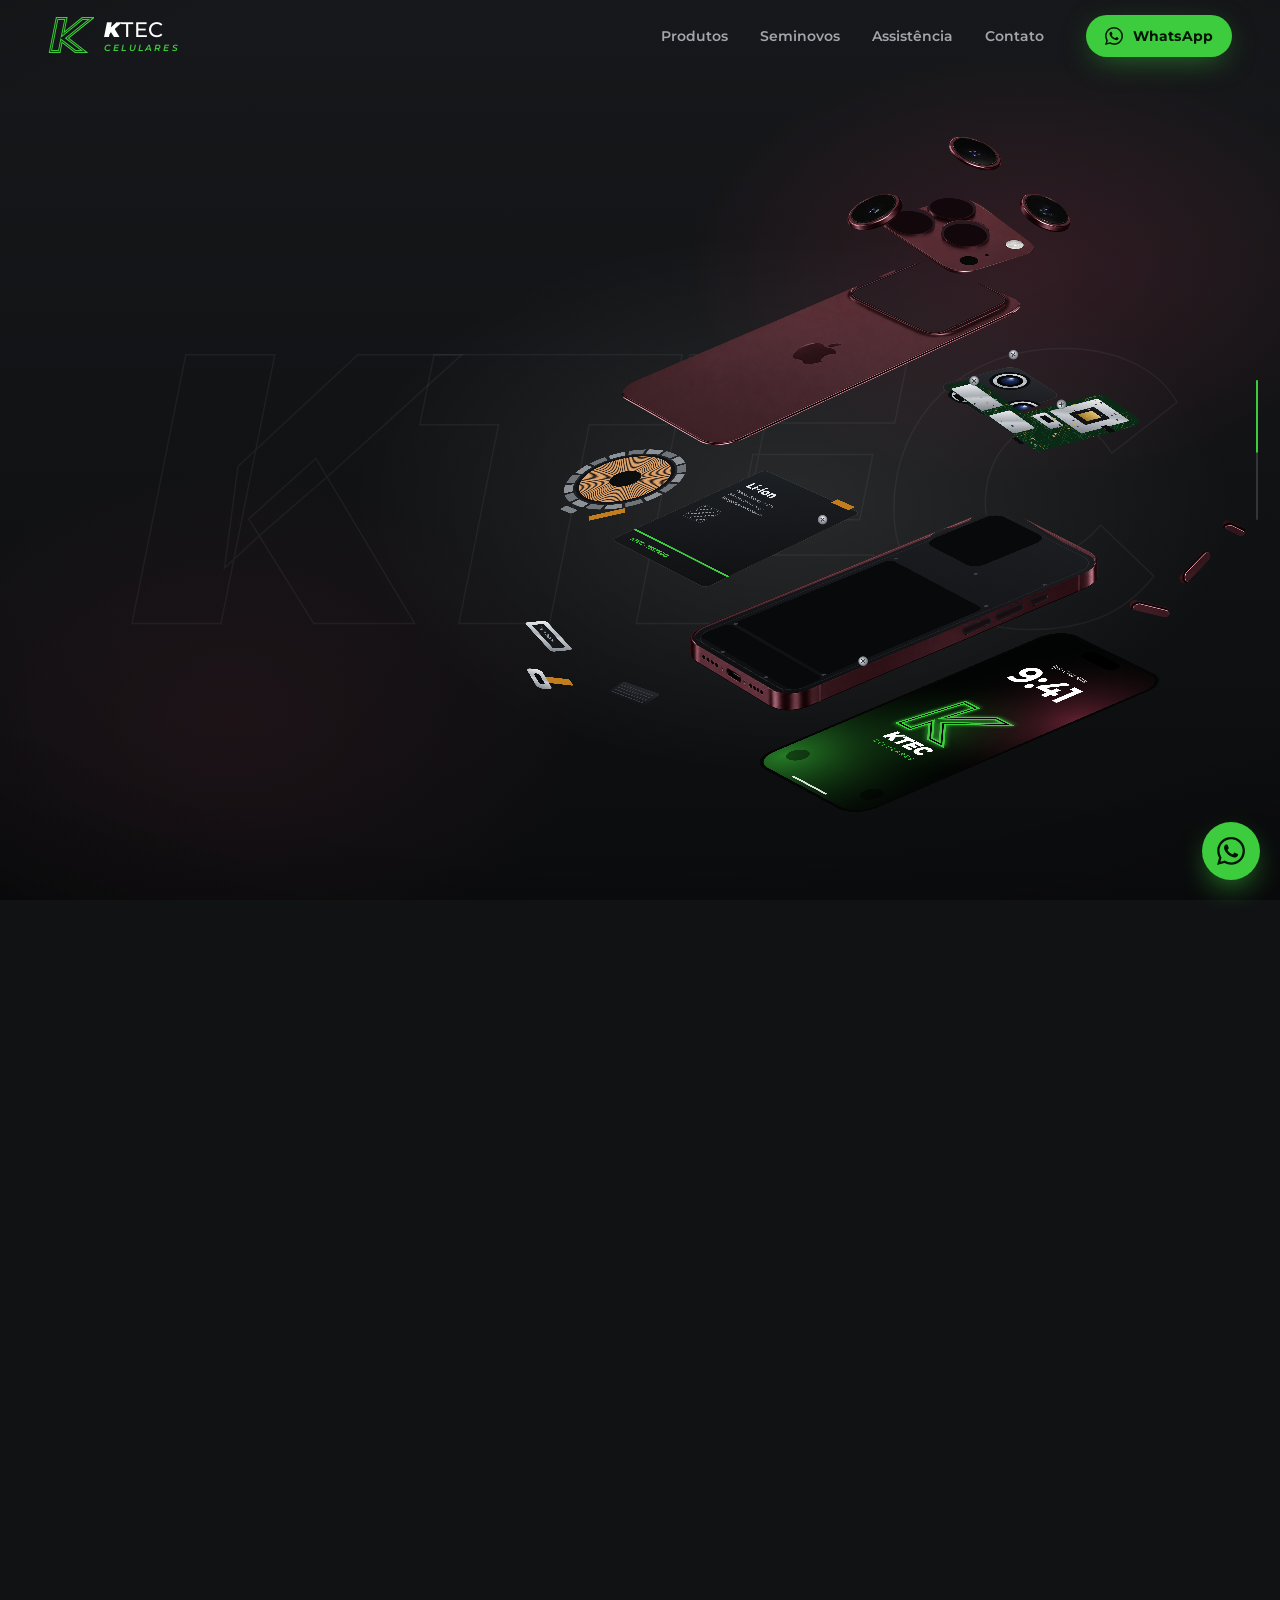
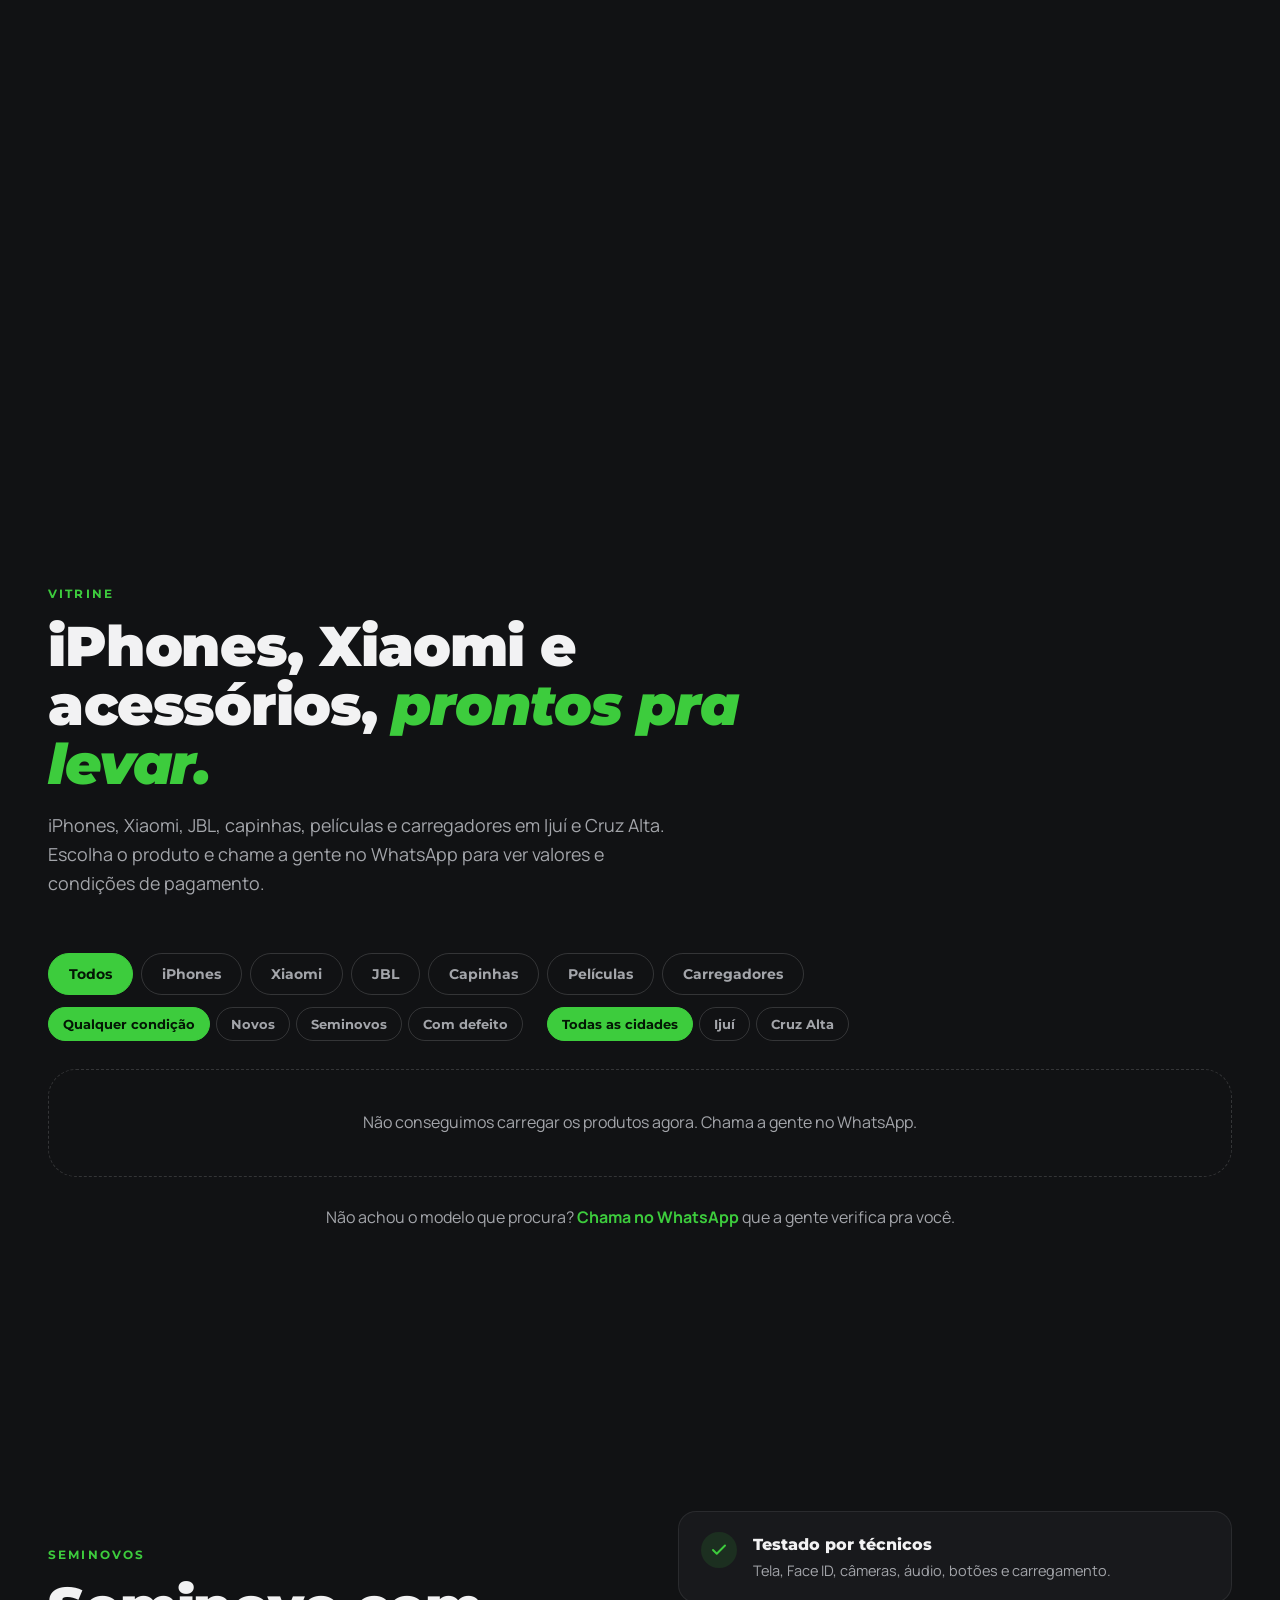
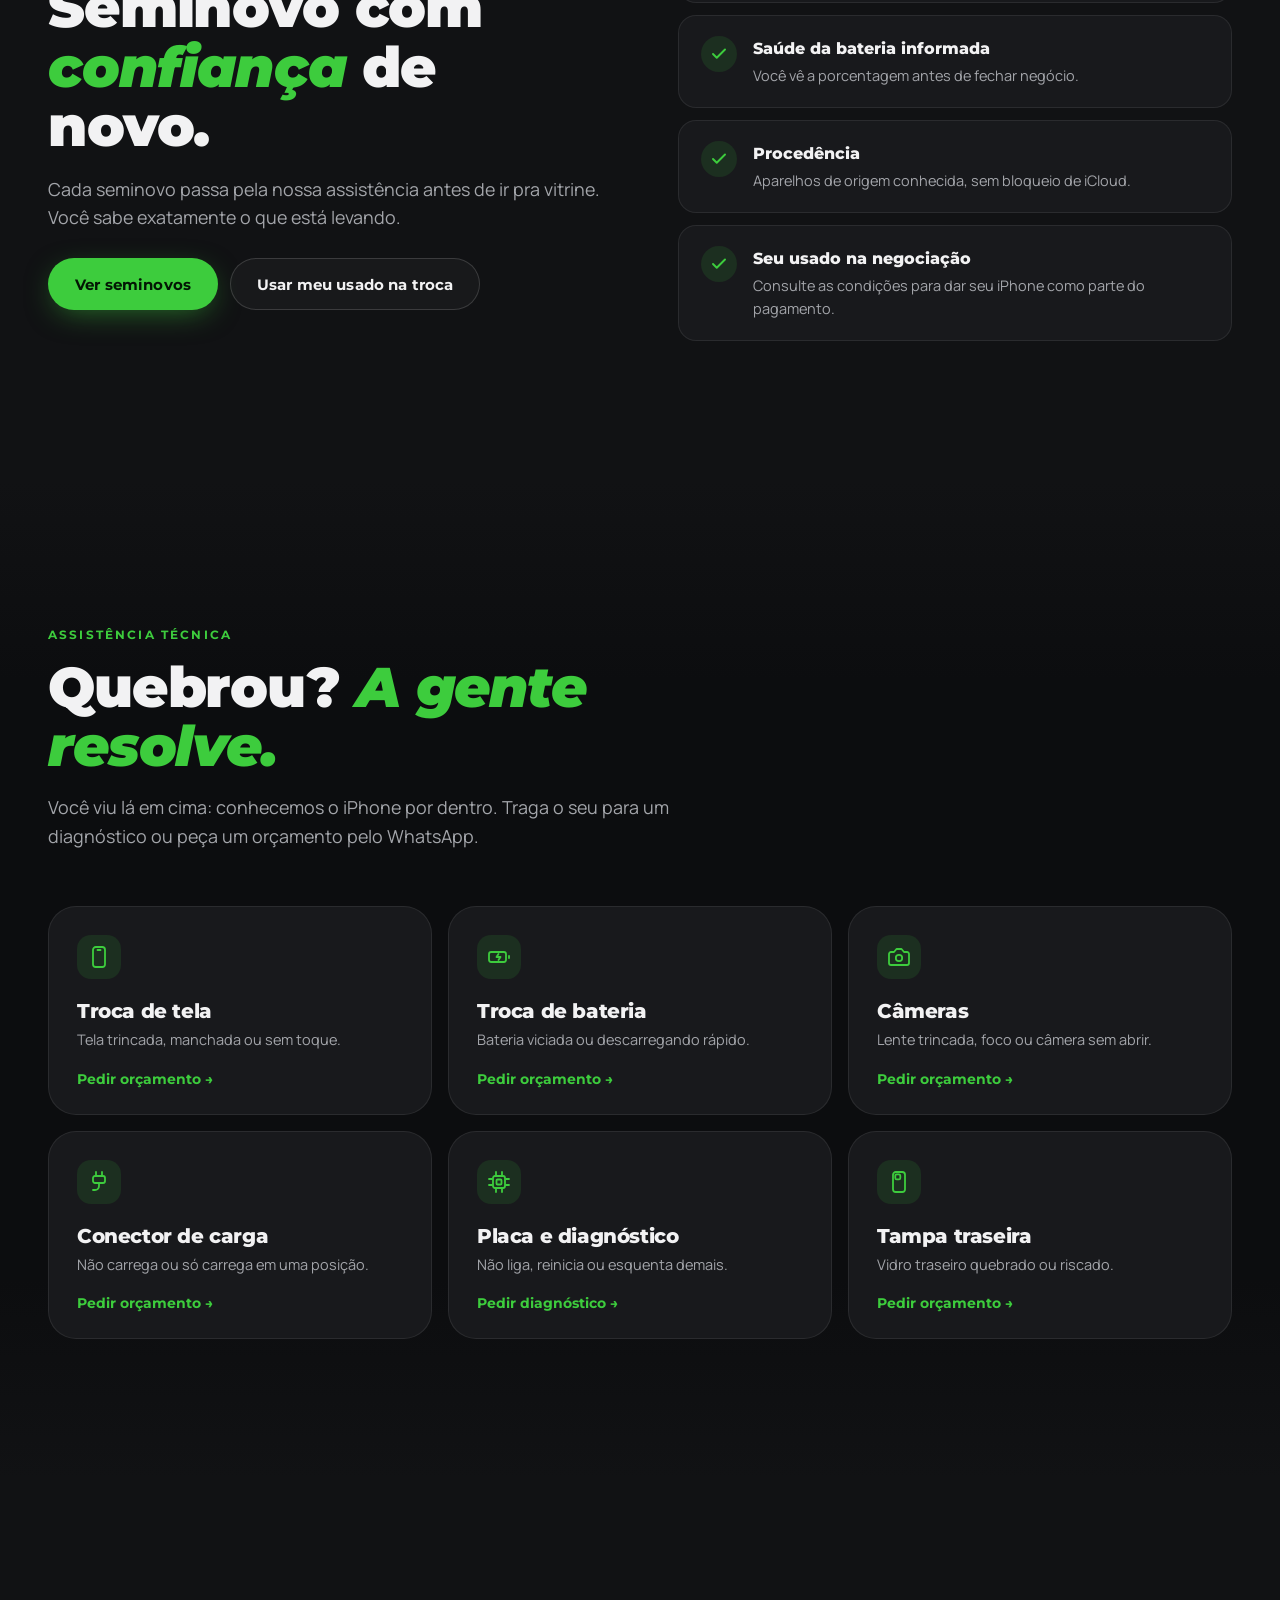
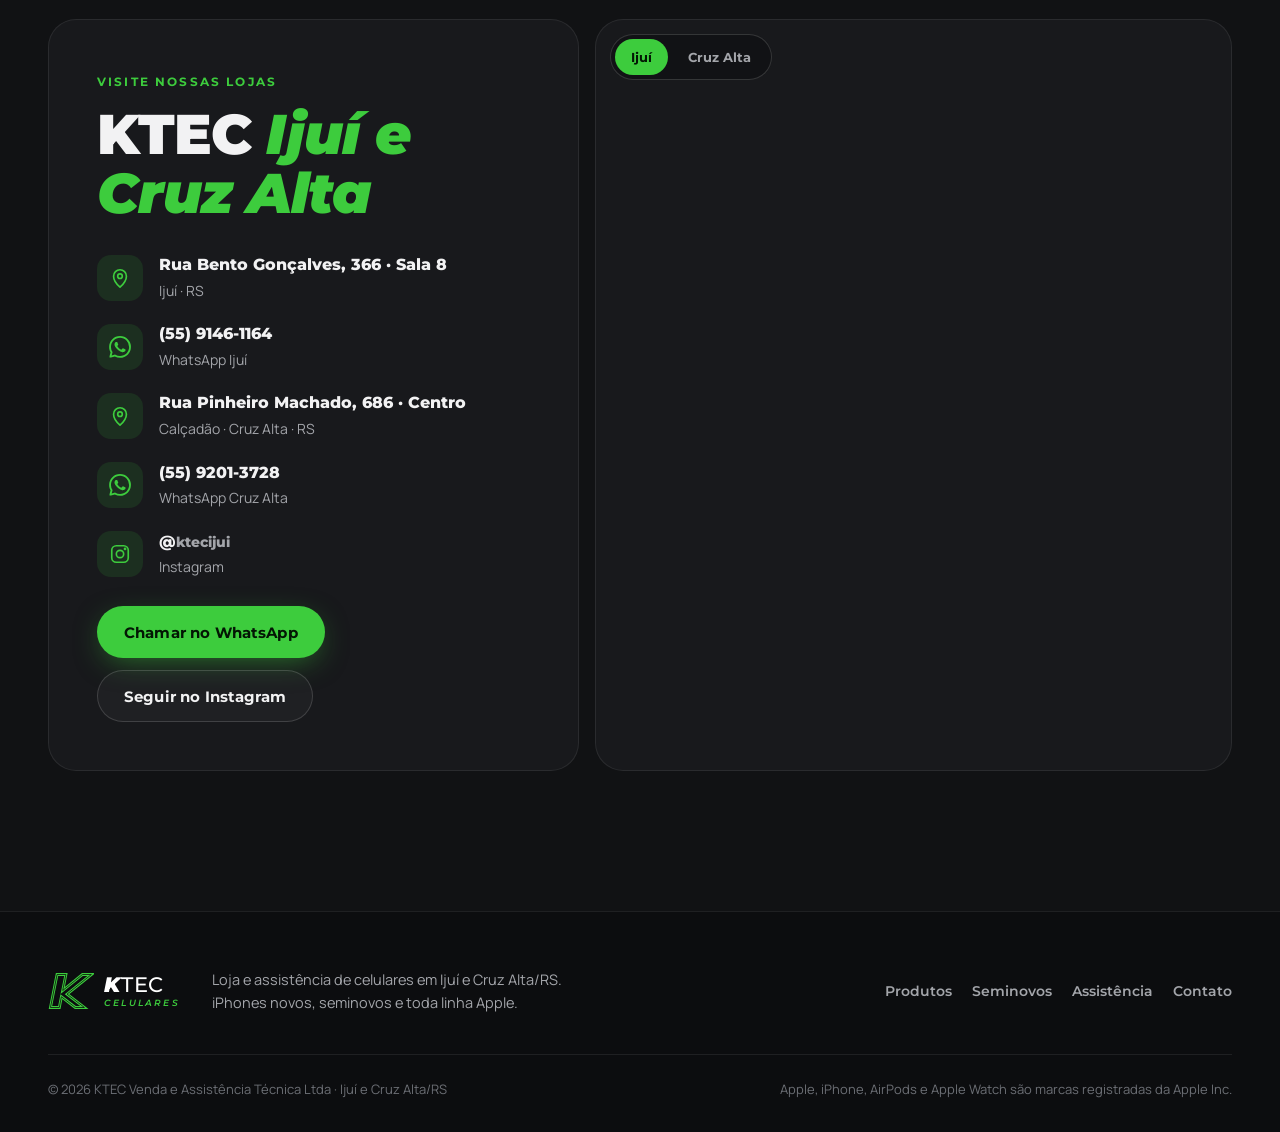
==== commit be2f4d08: "Painel do administrador, vitrine pelo Supabase e loja de Cruz Alta - /paineldoadmin: login, cadastro" ====
--- a/index.html
+++ b/index.html
@@ -3,26 +3,29 @@
 <head>
   <meta charset="utf-8">
   <meta name="viewport" content="width=device-width, initial-scale=1">
-  <title>KTEC Celulares · iPhone 18 em Ijuí</title>
-  <meta name="description" content="Lançamento: o iPhone 18 já está na KTEC Celulares, em Ijuí/RS. iPhones novos, seminovos e toda linha Apple, com parcelamento em até 21x e assistência técnica especializada.">
+  <title>KTEC Celulares · iPhone 18 em Ijuí e Cruz Alta</title>
+  <meta name="description" content="Lançamento: o iPhone 18 já está na KTEC Celulares, em Ijuí e Cruz Alta/RS. iPhones novos, seminovos e toda linha Apple, com parcelamento em até 21x e assistência técnica especializada.">
   <meta name="theme-color" content="#111214">
   <meta property="og:type" content="website">
   <meta property="og:title" content="KTEC Celulares · iPhone 18 já na loja">
-  <meta property="og:description" content="iPhones novos, seminovos e toda linha Apple em Ijuí/RS. Parcele em até 21x.">
+  <meta property="og:description" content="iPhones novos, seminovos e toda linha Apple em Ijuí e Cruz Alta/RS. Parcele em até 21x.">
   <meta property="og:image" content="assets/iphone.png">
-  <link rel="icon" href="assets/favicon.svg" type="image/svg+xml">
+  <link rel="icon" href="favicon.ico?v=2" sizes="48x48">
+  <link rel="icon" href="assets/favicon.svg?v=2" type="image/svg+xml">
+  <link rel="icon" href="assets/favicon-32.png?v=2" type="image/png" sizes="32x32">
+  <link rel="apple-touch-icon" href="assets/apple-touch-icon.png?v=2">
   <link rel="preconnect" href="https://fonts.googleapis.com">
   <link rel="preconnect" href="https://fonts.gstatic.com" crossorigin>
   <link href="https://fonts.googleapis.com/css2?family=Manrope:wght@400;500;600;700&family=Montserrat:ital,wght@0,500;0,600;0,700;0,800;0,900;1,500;1,600;1,700;1,800;1,900&display=swap" rel="stylesheet">
   <link rel="preload" as="image" href="assets/iphone.png">
   <link rel="stylesheet" href="css/style.css">
   <script type="application/ld+json">
-    {
+    [{
       "@context": "https://schema.org",
       "@type": "MobilePhoneStore",
-      "name": "KTEC Celulares",
+      "name": "KTEC Celulares Ijuí",
       "description": "Loja e assistência de celulares: iPhones novos, seminovos e toda linha Apple.",
-      "telephone": "+55 55 99177-8500",
+      "telephone": "+55 55 9146-1164",
       "address": {
         "@type": "PostalAddress",
         "streetAddress": "Rua Bento Gonçalves, 366 - Sala 8",
@@ -31,7 +34,21 @@
         "addressCountry": "BR"
       },
       "sameAs": ["https://www.instagram.com/ktecijui/", "https://www.facebook.com/ktecijui/"]
-    }
+    }, {
+      "@context": "https://schema.org",
+      "@type": "MobilePhoneStore",
+      "name": "KTEC Celulares Cruz Alta",
+      "description": "Loja e assistência de celulares: iPhones novos, seminovos e toda linha Apple.",
+      "telephone": "+55 55 9201-3728",
+      "address": {
+        "@type": "PostalAddress",
+        "streetAddress": "Rua Pinheiro Machado, 686 - Centro",
+        "addressLocality": "Cruz Alta",
+        "addressRegion": "RS",
+        "addressCountry": "BR"
+      },
+      "sameAs": ["https://www.instagram.com/ktecijui/", "https://www.facebook.com/ktecijui/"]
+    }]
   </script>
 </head>
 <body>
@@ -85,7 +102,7 @@
         <div class="hero-copy" data-in="0" data-out="0.045">
           <p class="launch-pill"><span class="pulse" aria-hidden="true"></span> Lançamento · já disponível na loja</p>
           <h1>iPhone 18 Pro.<br><em>Chegou na KTEC.</em></h1>
-          <p class="hero-sub">O iPhone mais novo da Apple já está em Ijuí. Venha conhecer na loja ou garanta o seu pelo WhatsApp, em até <strong>21x no cartão</strong>.</p>
+          <p class="hero-sub">O iPhone mais novo da Apple já está em Ijuí e Cruz Alta. Venha conhecer na loja ou garanta o seu pelo WhatsApp, em até <strong>21x no cartão</strong>.</p>
           <div class="hero-actions">
             <a class="btn btn-green" data-wa="Olá, KTEC! Quero garantir meu iPhone 18. Quais modelos, cores e condições vocês têm?">Quero meu iPhone 18</a>
             <a class="btn btn-ghost" href="#produtos">Ver todos os modelos</a>
@@ -161,16 +178,34 @@
       <div class="container">
         <header class="section-head reveal">
           <p class="eyebrow">Vitrine</p>
-          <h2>iPhones e Apple, <em>prontos pra levar.</em></h2>
-          <p class="lead">Escolha o modelo e a cor e chame a gente no WhatsApp para ver valores, fotos reais e condições de pagamento.</p>
+          <h2>iPhones, Xiaomi e acessórios, <em>prontos pra levar.</em></h2>
+          <p class="lead">iPhones, Xiaomi, JBL, capinhas, películas e carregadores em Ijuí e Cruz Alta. Escolha o produto e chame a gente no WhatsApp para ver valores e condições de pagamento.</p>
         </header>
 
-        <div class="filters reveal" role="group" aria-label="Filtrar produtos">
-          <button class="filter is-on" data-filter="todos" aria-pressed="true">Todos</button>
-          <button class="filter" data-filter="novo" aria-pressed="false">Novos</button>
-          <button class="filter" data-filter="seminovo" aria-pressed="false">Seminovos</button>
-        </div>
-
+        <div class="filters reveal" role="group" aria-label="Filtrar por tipo">
+          <button class="filter is-on" data-grupo="categoria" data-valor="todos" aria-pressed="true">Todos</button>
+          <button class="filter" data-grupo="categoria" data-valor="iphone" aria-pressed="false">iPhones</button>
+          <button class="filter" data-grupo="categoria" data-valor="xiaomi" aria-pressed="false">Xiaomi</button>
+          <button class="filter" data-grupo="categoria" data-valor="jbl" aria-pressed="false">JBL</button>
+          <button class="filter" data-grupo="categoria" data-valor="capinha" aria-pressed="false">Capinhas</button>
+          <button class="filter" data-grupo="categoria" data-valor="pelicula" aria-pressed="false">Películas</button>
+          <button class="filter" data-grupo="categoria" data-valor="carregador" aria-pressed="false">Carregadores</button>
+        </div>
+        <div class="filters filters-sub reveal">
+          <div class="filter-group" role="group" aria-label="Filtrar por condição">
+            <button class="filter is-on" data-grupo="condicao" data-valor="todos" aria-pressed="true">Qualquer condição</button>
+            <button class="filter" data-grupo="condicao" data-valor="novo" aria-pressed="false">Novos</button>
+            <button class="filter" data-grupo="condicao" data-valor="seminovo" aria-pressed="false">Seminovos</button>
+            <button class="filter" data-grupo="condicao" data-valor="com_defeito" aria-pressed="false">Com defeito</button>
+          </div>
+          <div class="filter-group" role="group" aria-label="Filtrar por cidade">
+            <button class="filter is-on" data-grupo="cidade" data-valor="todos" aria-pressed="true">Todas as cidades</button>
+            <button class="filter" data-grupo="cidade" data-valor="Ijuí" aria-pressed="false">Ijuí</button>
+            <button class="filter" data-grupo="cidade" data-valor="Cruz Alta" aria-pressed="false">Cruz Alta</button>
+          </div>
+        </div>
+
+        <p class="vitrine-status" id="vitrine-status" role="status" hidden></p>
         <div class="grid-products" id="grid-produtos"></div>
 
         <p class="grid-note">Não achou o modelo que procura? <a data-wa="Olá, KTEC! Estou procurando um modelo que não vi no site. Vocês têm?">Chama no WhatsApp</a> que a gente verifica pra você.</p>
@@ -239,11 +274,13 @@
     <section class="section" id="contato">
       <div class="container contact">
         <div class="contact-card reveal">
-          <p class="eyebrow">Visite a loja</p>
-          <h2>KTEC <em>Ijuí</em></h2>
+          <p class="eyebrow">Visite nossas lojas</p>
+          <h2>KTEC <em>Ijuí e Cruz Alta</em></h2>
           <ul class="contact-list">
             <li><svg class="i" viewBox="0 0 24 24"><use href="#i-pin"/></svg><div><b data-loja="endereco"></b><span data-loja="cidade"></span></div></li>
-            <li><svg class="i" viewBox="0 0 24 24"><use href="#i-wa"/></svg><div><b data-loja="whatsappExibicao"></b><span>WhatsApp</span></div></li>
+            <li><svg class="i" viewBox="0 0 24 24"><use href="#i-wa"/></svg><div><a data-wa="Olá, KTEC Ijuí! Vim pelo site." data-cidade="Ijuí"><b data-loja="whatsappExibicao"></b></a><span>WhatsApp Ijuí</span></div></li>
+            <li><svg class="i" viewBox="0 0 24 24"><use href="#i-pin"/></svg><div><b data-loja="enderecoCruzAlta"></b><span data-loja="cidadeCruzAlta"></span></div></li>
+            <li><svg class="i" viewBox="0 0 24 24"><use href="#i-wa"/></svg><div><a data-wa="Olá, KTEC Cruz Alta! Vim pelo site." data-cidade="Cruz Alta"><b data-loja="whatsappCruzAltaExibicao"></b></a><span>WhatsApp Cruz Alta</span></div></li>
             <li><svg class="i" viewBox="0 0 24 24"><use href="#i-insta"/></svg><div><b>@<span data-loja="instagram"></span></b><span>Instagram</span></div></li>
           </ul>
           <div class="hero-actions">
@@ -252,6 +289,10 @@
           </div>
         </div>
         <div class="map reveal">
+          <div class="map-tabs" role="group" aria-label="Loja no mapa">
+            <button class="map-tab is-on" type="button" data-mapa="Ijuí" aria-pressed="true">Ijuí</button>
+            <button class="map-tab" type="button" data-mapa="Cruz Alta" aria-pressed="false">Cruz Alta</button>
+          </div>
           <iframe id="mapa" title="Mapa da KTEC Celulares em Ijuí" loading="lazy" referrerpolicy="no-referrer-when-downgrade"></iframe>
         </div>
       </div>
@@ -264,13 +305,13 @@
         <svg class="brand-mark" viewBox="0 0 244 192" aria-hidden="true"><use href="#k-mark"/></svg>
         <span class="brand-word"><span class="brand-ktec"><b>K</b>TEC</span><small>CELULARES</small></span>
       </a>
-      <p class="footer-text">Loja e assistência de celulares em Ijuí/RS. iPhones novos, seminovos e toda linha Apple.</p>
+      <p class="footer-text">Loja e assistência de celulares em Ijuí e Cruz Alta/RS. iPhones novos, seminovos e toda linha Apple.</p>
       <nav class="footer-nav" aria-label="Rodapé">
         <a href="#produtos">Produtos</a><a href="#seminovos">Seminovos</a><a href="#assistencia">Assistência</a><a href="#contato">Contato</a>
       </nav>
     </div>
     <div class="container footer-legal">
-      <p>© <span id="ano"></span> KTEC Venda e Assistência Técnica Ltda · Ijuí/RS</p>
+      <p>© <span id="ano"></span> KTEC Venda e Assistência Técnica Ltda · Ijuí e Cruz Alta/RS</p>
       <p>Apple, iPhone, AirPods e Apple Watch são marcas registradas da Apple Inc.</p>
     </div>
   </footer>
@@ -297,6 +338,7 @@
     <symbol id="i-insta" viewBox="0 0 24 24"><rect x="3" y="3" width="18" height="18" rx="5"/><circle cx="12" cy="12" r="4"/><circle cx="17.5" cy="6.5" r=".6" fill="currentColor"/></symbol>
   </svg>
 
+  <script src="js/config.js"></script>
   <script src="js/dados.js"></script>
   <script src="js/site.js"></script>
   <script src="js/teardown.js"></script>
--- a/css/style.css
+++ b/css/style.css
@@ -215,8 +215,28 @@
   background: radial-gradient(60% 55% at 50% 55%, color-mix(in srgb, var(--c, #3dcc3d) 28%, transparent), transparent 75%), var(--surface-2);
   transition: background .4s;
 }
-.card-media .ph { width: 76%; height: 76%; margin-top: 18px; object-fit: contain; filter: drop-shadow(0 18px 24px rgba(0, 0, 0, .5)); transition: transform .5s cubic-bezier(.2, .8, .2, 1), opacity .25s; }
-.card:hover .card-media .ph { transform: scale(1.04); }
+.card-photos { position: absolute; inset: 0; display: flex; overflow-x: auto; scroll-snap-type: x mandatory; scrollbar-width: none; }
+.card-photos::-webkit-scrollbar { display: none; }
+.card-photos img { flex: 0 0 100%; width: 100%; height: 100%; object-fit: cover; scroll-snap-align: start; }
+.card-nophoto { width: 34%; height: 34%; color: var(--dim); stroke-width: 1.2; }
+.photo-nav {
+  position: absolute; top: 50%; transform: translateY(-50%); width: 34px; height: 34px; border-radius: 50%; border: 0; cursor: pointer;
+  background: rgba(17, 18, 20, .7); color: var(--text); font: 700 20px/1 var(--font-display); display: grid; place-items: center; opacity: 0; transition: opacity .2s;
+}
+.photo-nav.prev { left: 10px; }
+.photo-nav.next { right: 10px; }
+.card:hover .photo-nav, .photo-nav:focus-visible { opacity: 1; }
+.photo-count { position: absolute; right: 12px; bottom: 12px; padding: 4px 9px; border-radius: 999px; background: rgba(17, 18, 20, .7); font: 700 11px/1 var(--font-display); }
+.badge.badge-city { left: auto; right: 14px; display: inline-flex; align-items: center; gap: 4px; }
+.badge-city .i { width: 12px; height: 12px; }
+.badge.warn { background: #f2b33d; border-color: #f2b33d; color: #1d1402; }
+.card-defeito { font-size: 13.5px; color: #f2c46b; }
+.card-defeito b { font-weight: 700; }
+.card-desc { font-size: 13.5px; color: var(--muted); display: -webkit-box; -webkit-line-clamp: 3; -webkit-box-orient: vertical; overflow: hidden; }
+.filters-sub { display: flex; flex-wrap: wrap; gap: 8px 24px; margin-top: -16px; }
+.filter-group { display: flex; flex-wrap: wrap; gap: 6px; }
+.filters-sub .filter { height: 34px; padding: 0 14px; font-size: 13px; }
+.vitrine-status { padding: 40px 20px; border: 1px dashed var(--line-2); border-radius: var(--radius-lg); text-align: center; color: var(--muted); }
 .badge {
   position: absolute; top: 14px; left: 14px; padding: 6px 11px; border-radius: 999px;
   font: 800 11px/1 var(--font-display); letter-spacing: .08em; text-transform: uppercase;
@@ -267,8 +287,13 @@
 .contact-list .i { width: 46px; height: 46px; padding: 12px; border-radius: 14px; background: var(--green-soft); color: var(--green); }
 .contact-list svg.i use[href="#i-wa"] { color: var(--green); }
 .contact-list b { display: block; font-family: var(--font-display); font-weight: 800; }
+.contact-list a:hover b { color: var(--green); }
 .contact-list span { color: var(--muted); font-size: 14px; }
-.map { border-radius: var(--radius-lg); overflow: hidden; border: 1px solid var(--line); min-height: 380px; background: var(--surface); }
+.map { position: relative; border-radius: var(--radius-lg); overflow: hidden; border: 1px solid var(--line); min-height: 380px; background: var(--surface); }
+.map-tabs { position: absolute; z-index: 1; top: 14px; left: 14px; display: flex; gap: 4px; padding: 4px; border-radius: 999px; background: rgba(17, 18, 20, .85); border: 1px solid var(--line-2); backdrop-filter: blur(10px); -webkit-backdrop-filter: blur(10px); }
+.map-tab { height: 36px; padding: 0 16px; border: 0; border-radius: 999px; background: none; cursor: pointer; font: 700 13px/1 var(--font-display); color: var(--muted); transition: all .2s; }
+.map-tab:hover { color: var(--text); }
+.map-tab.is-on { background: var(--green); color: var(--green-ink); }
 .map iframe { width: 100%; height: 100%; min-height: 380px; border: 0; display: block; filter: invert(.92) hue-rotate(180deg) saturate(.6) brightness(.95); }
 
 /* Rodapé */
@@ -292,7 +317,6 @@
 /* Revelar ao rolar */
 .reveal { opacity: 0; transform: translateY(26px); transition: opacity .8s cubic-bezier(.2, .8, .2, 1), transform .8s cubic-bezier(.2, .8, .2, 1); }
 .reveal.in { opacity: 1; transform: none; }
-
 
 
 /* ---------- Responsivo ---------- */
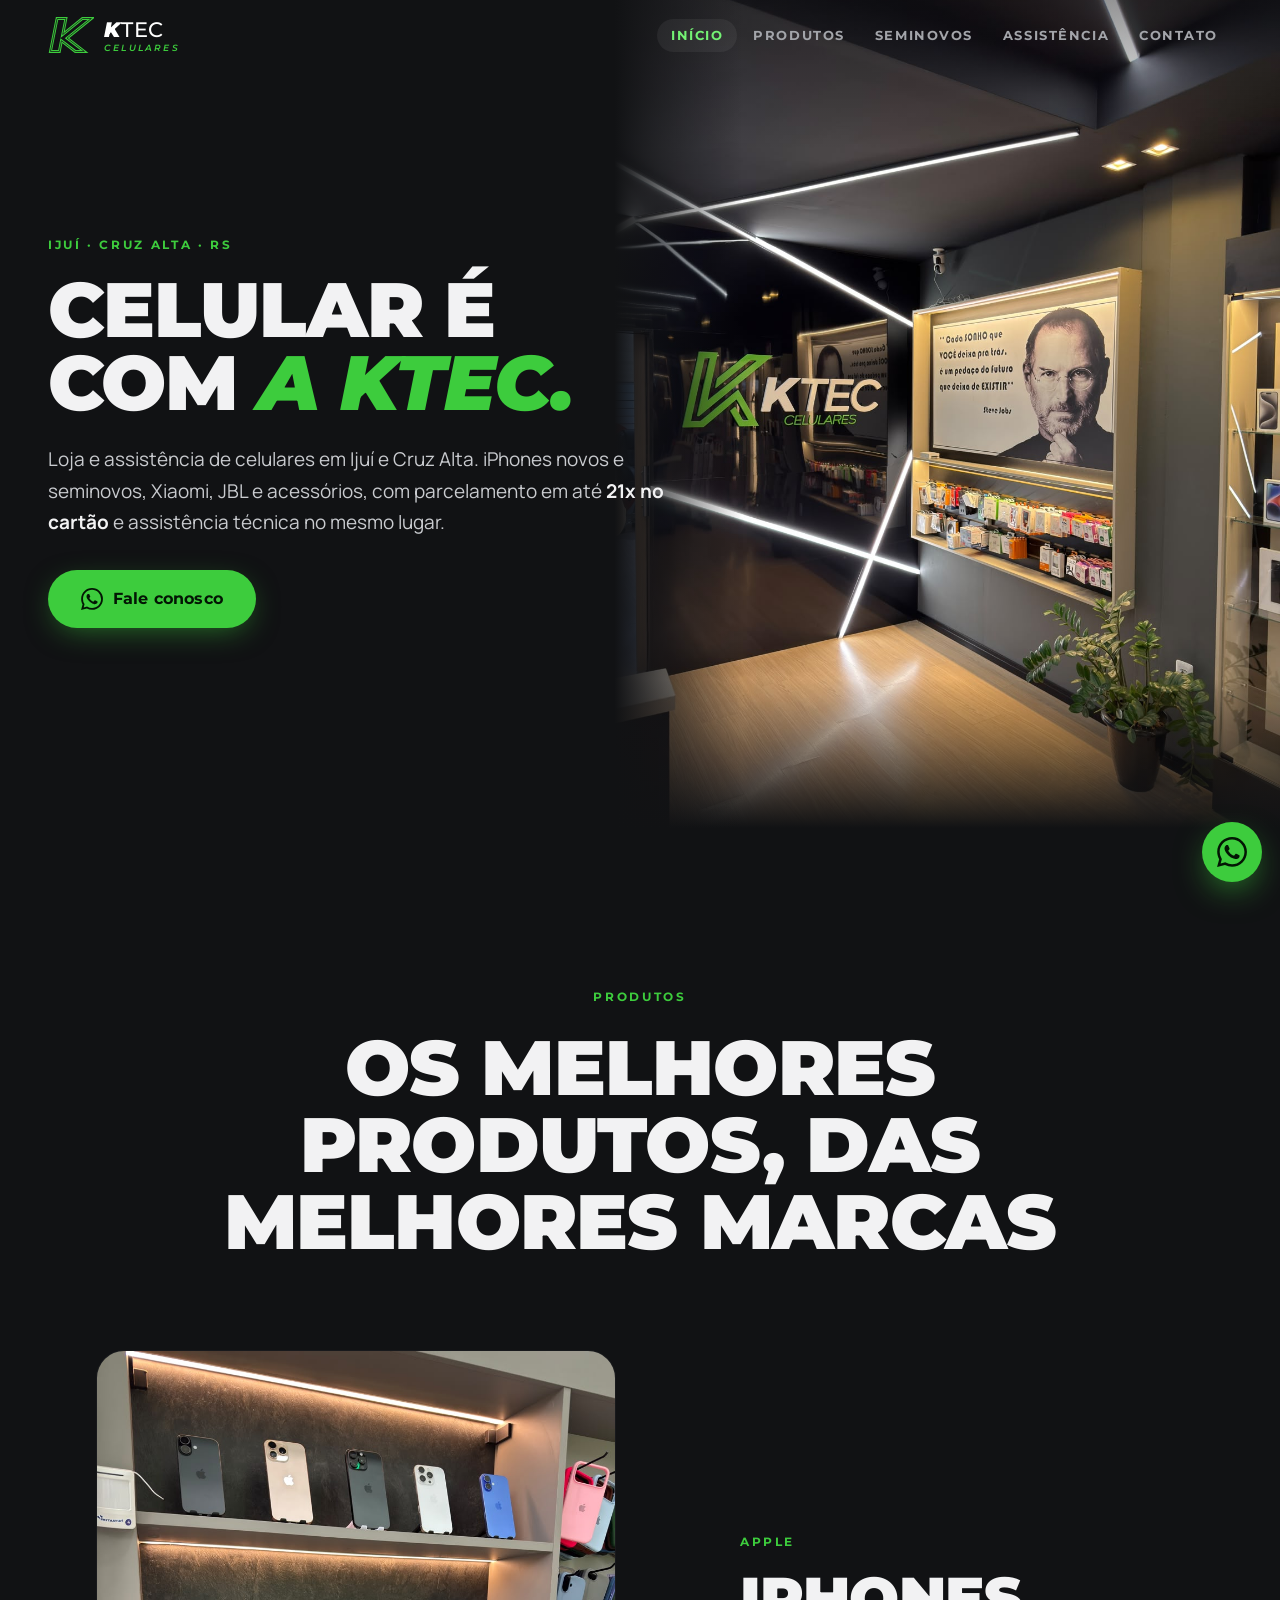
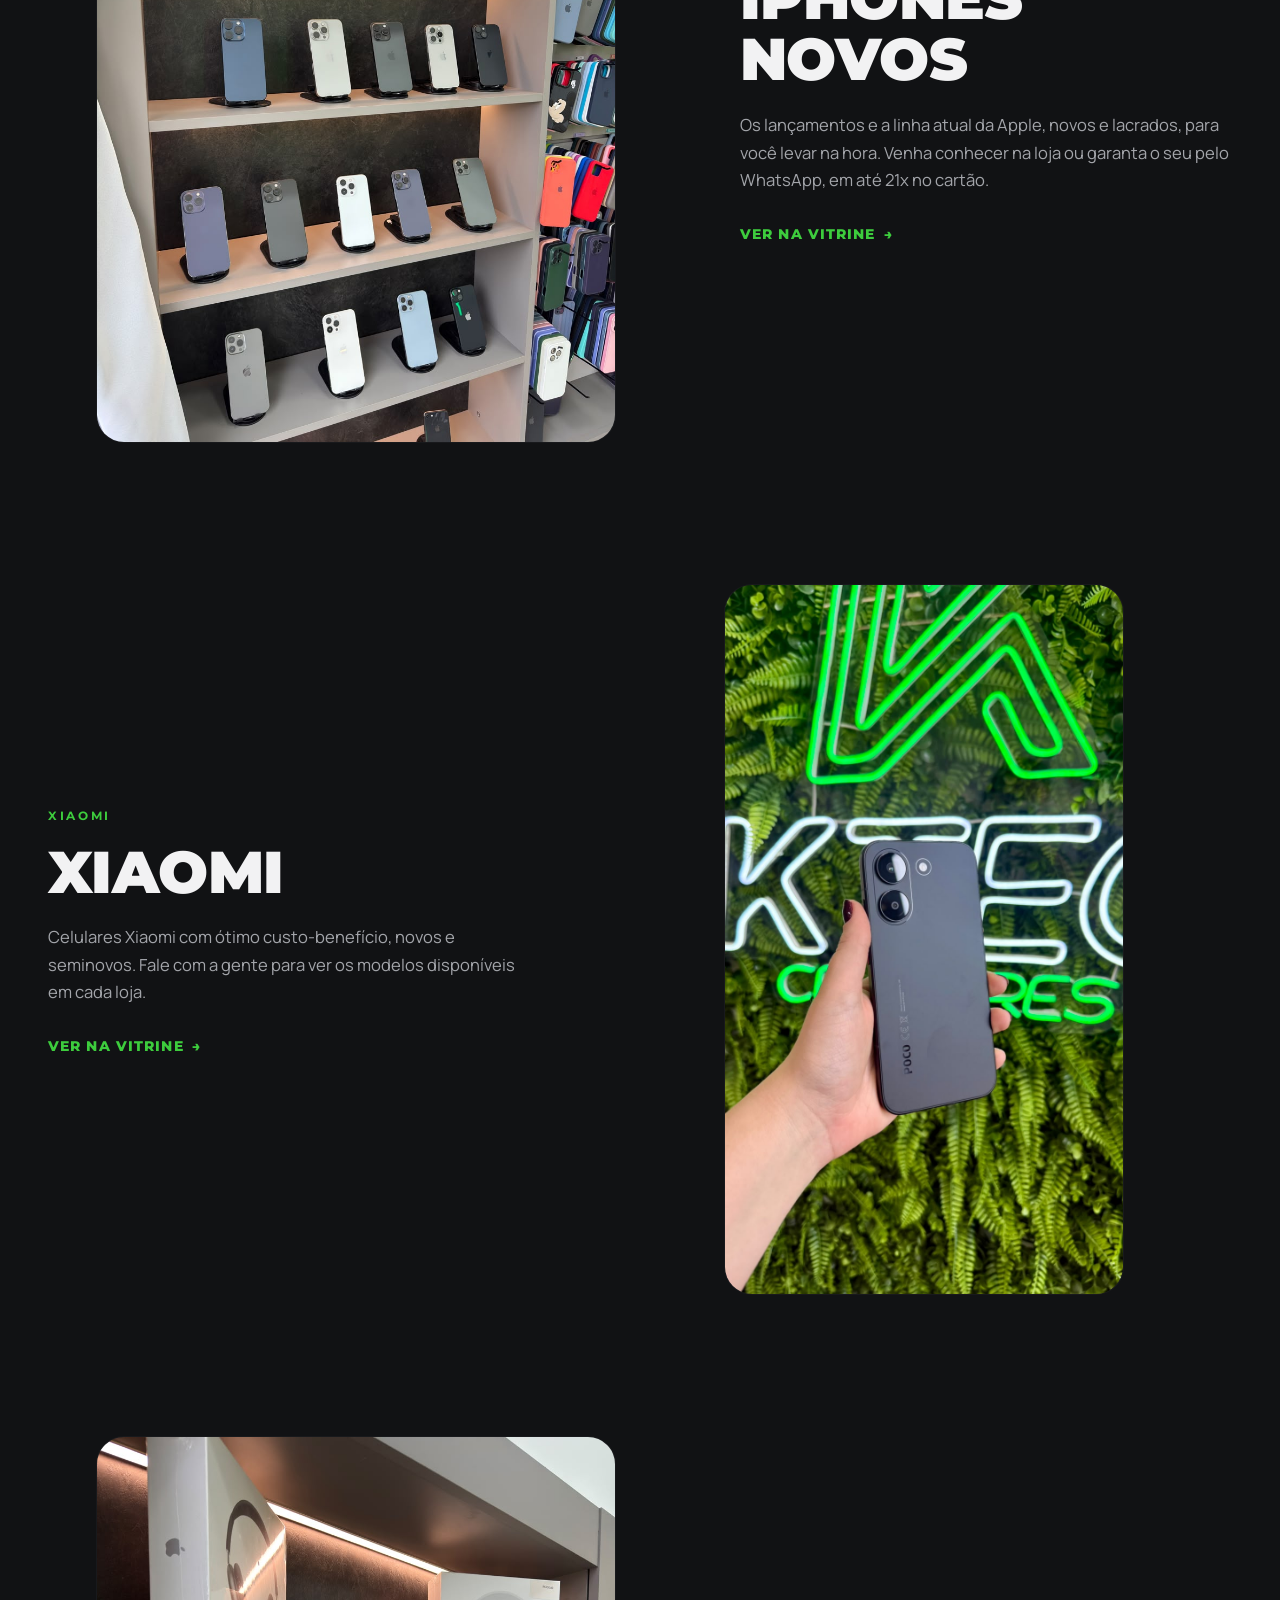
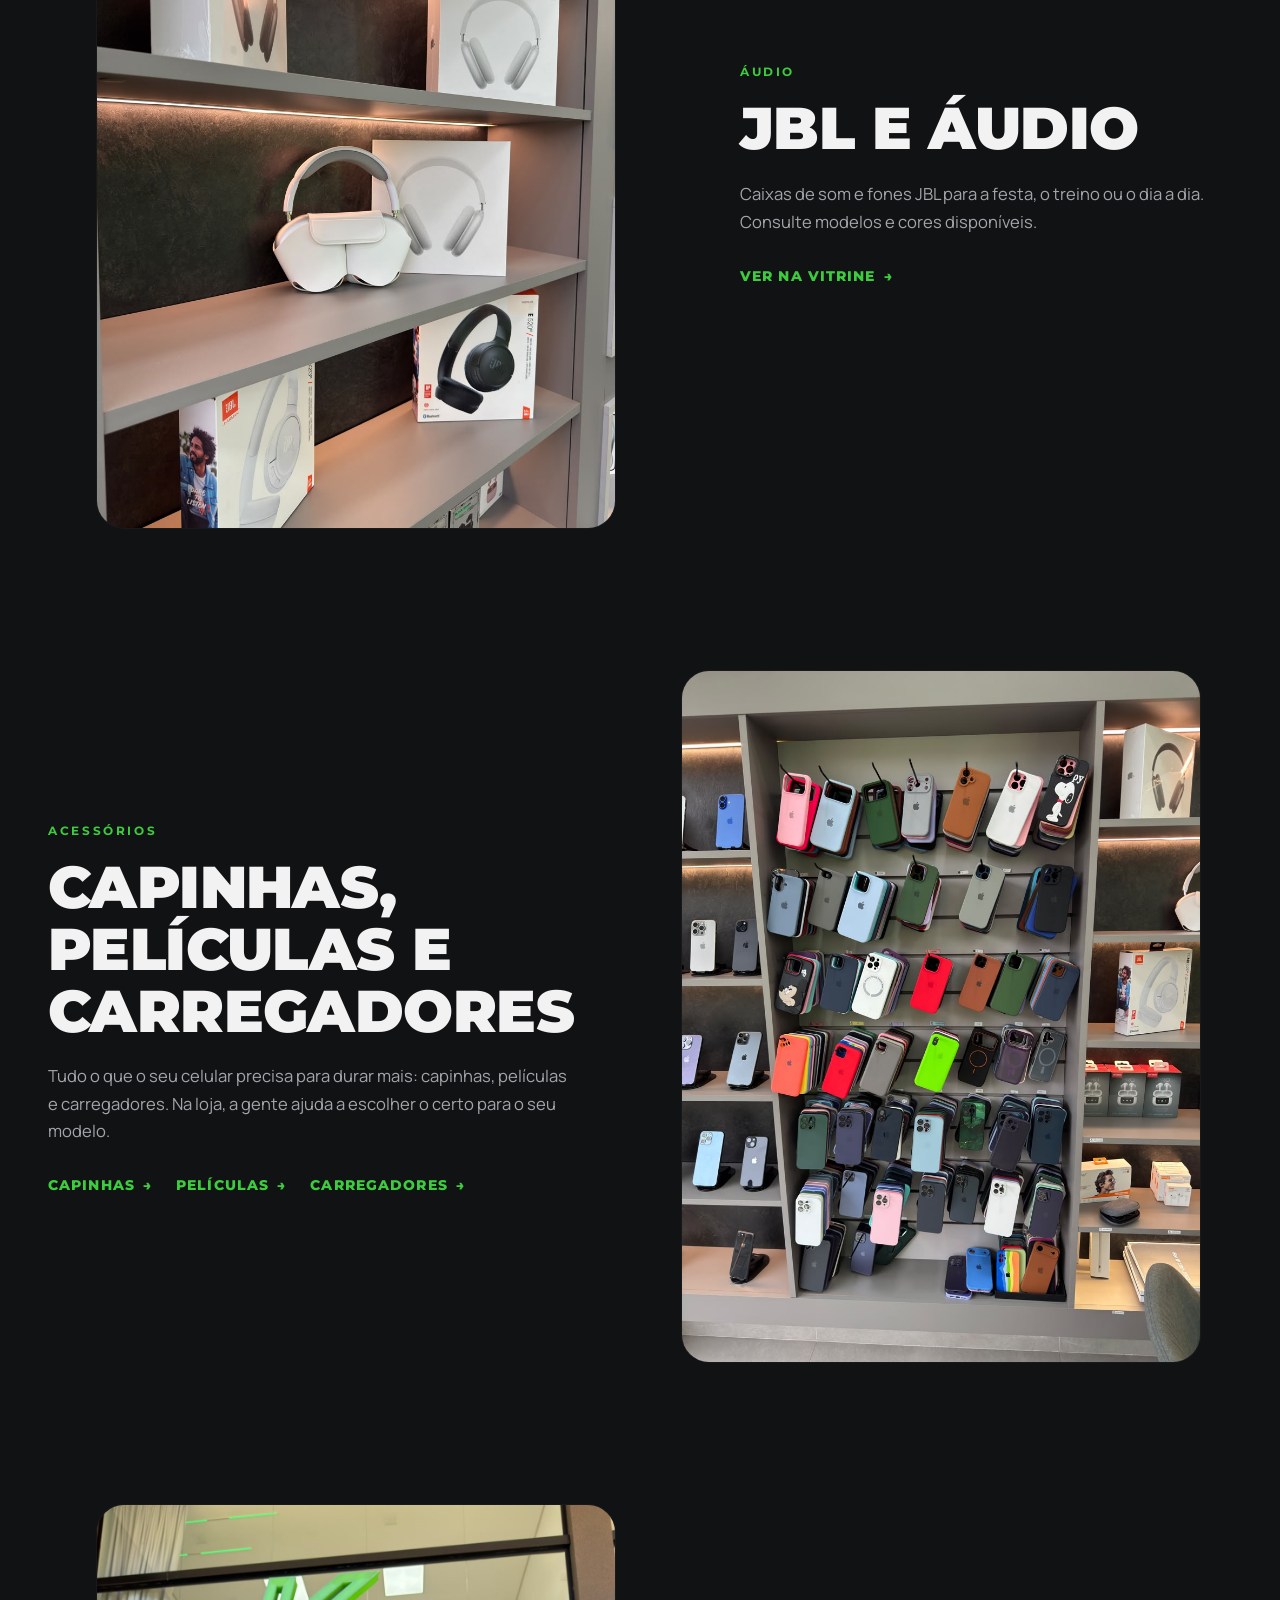
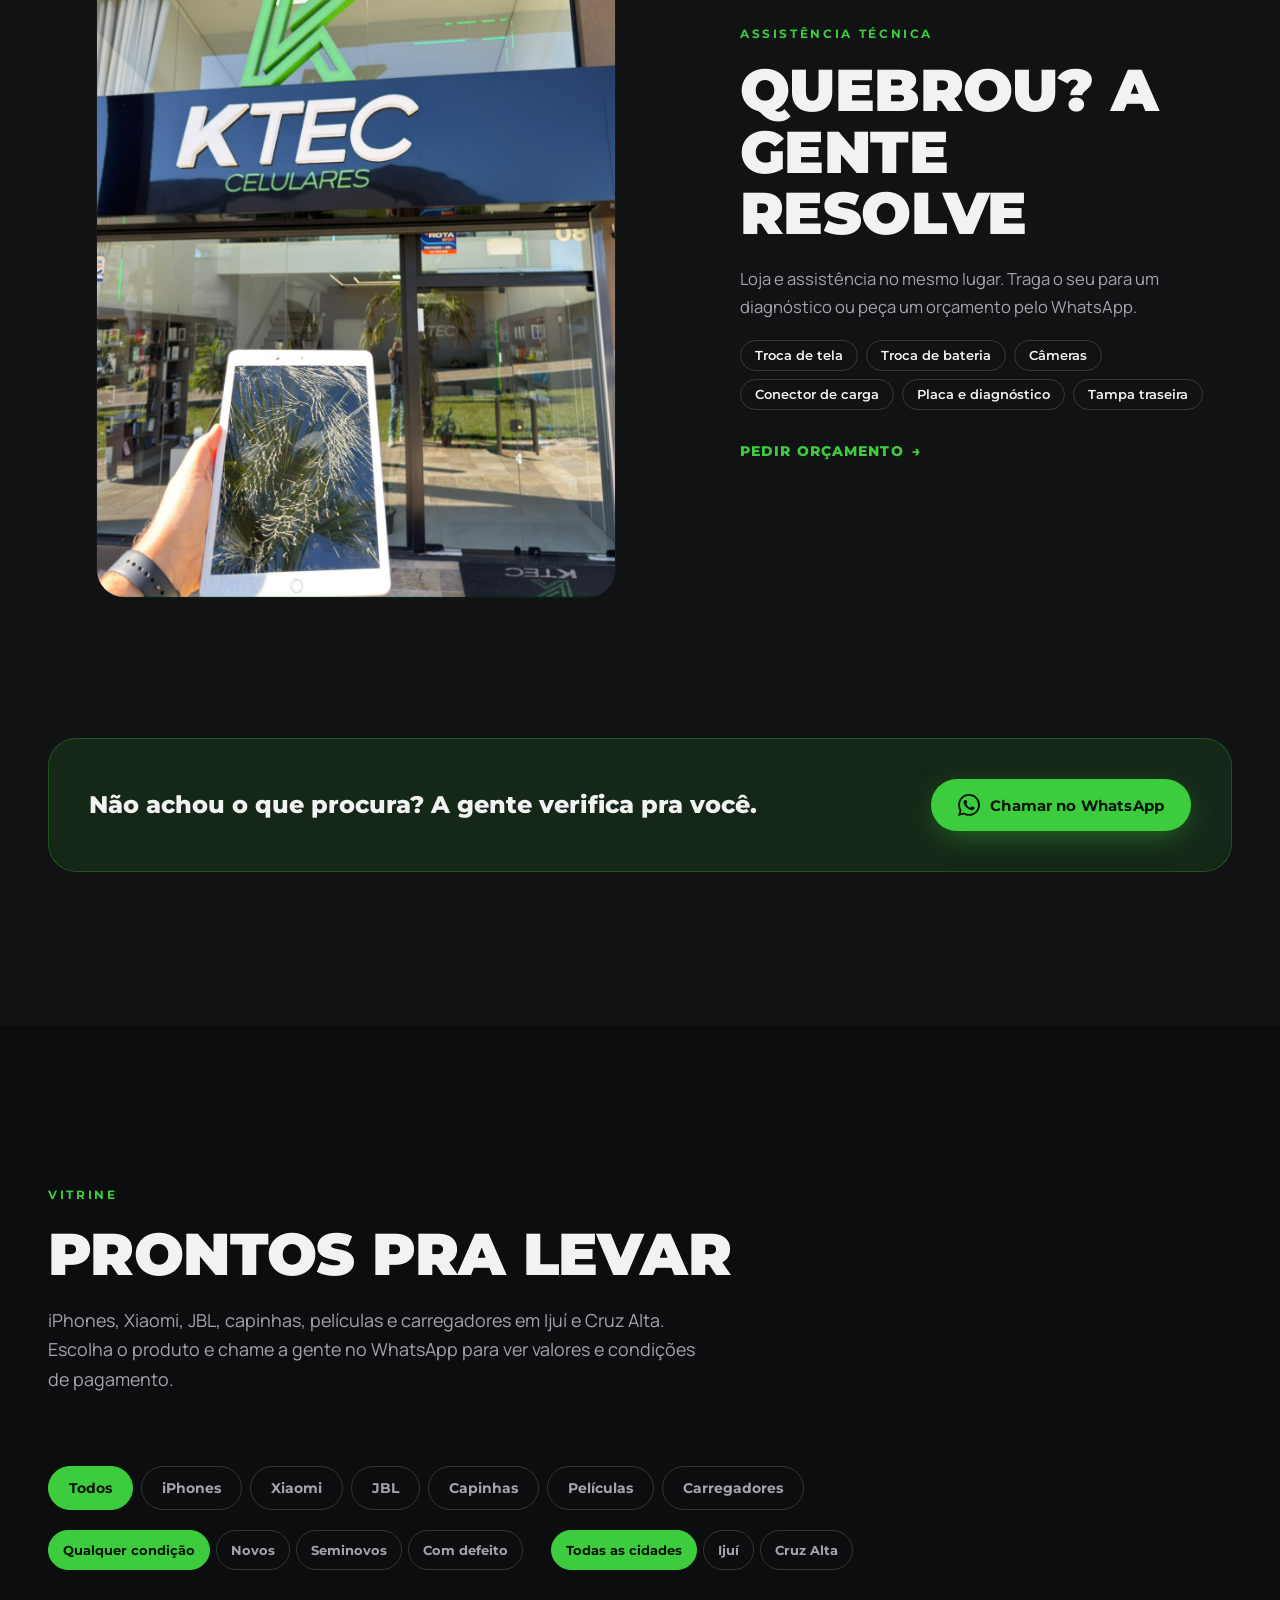
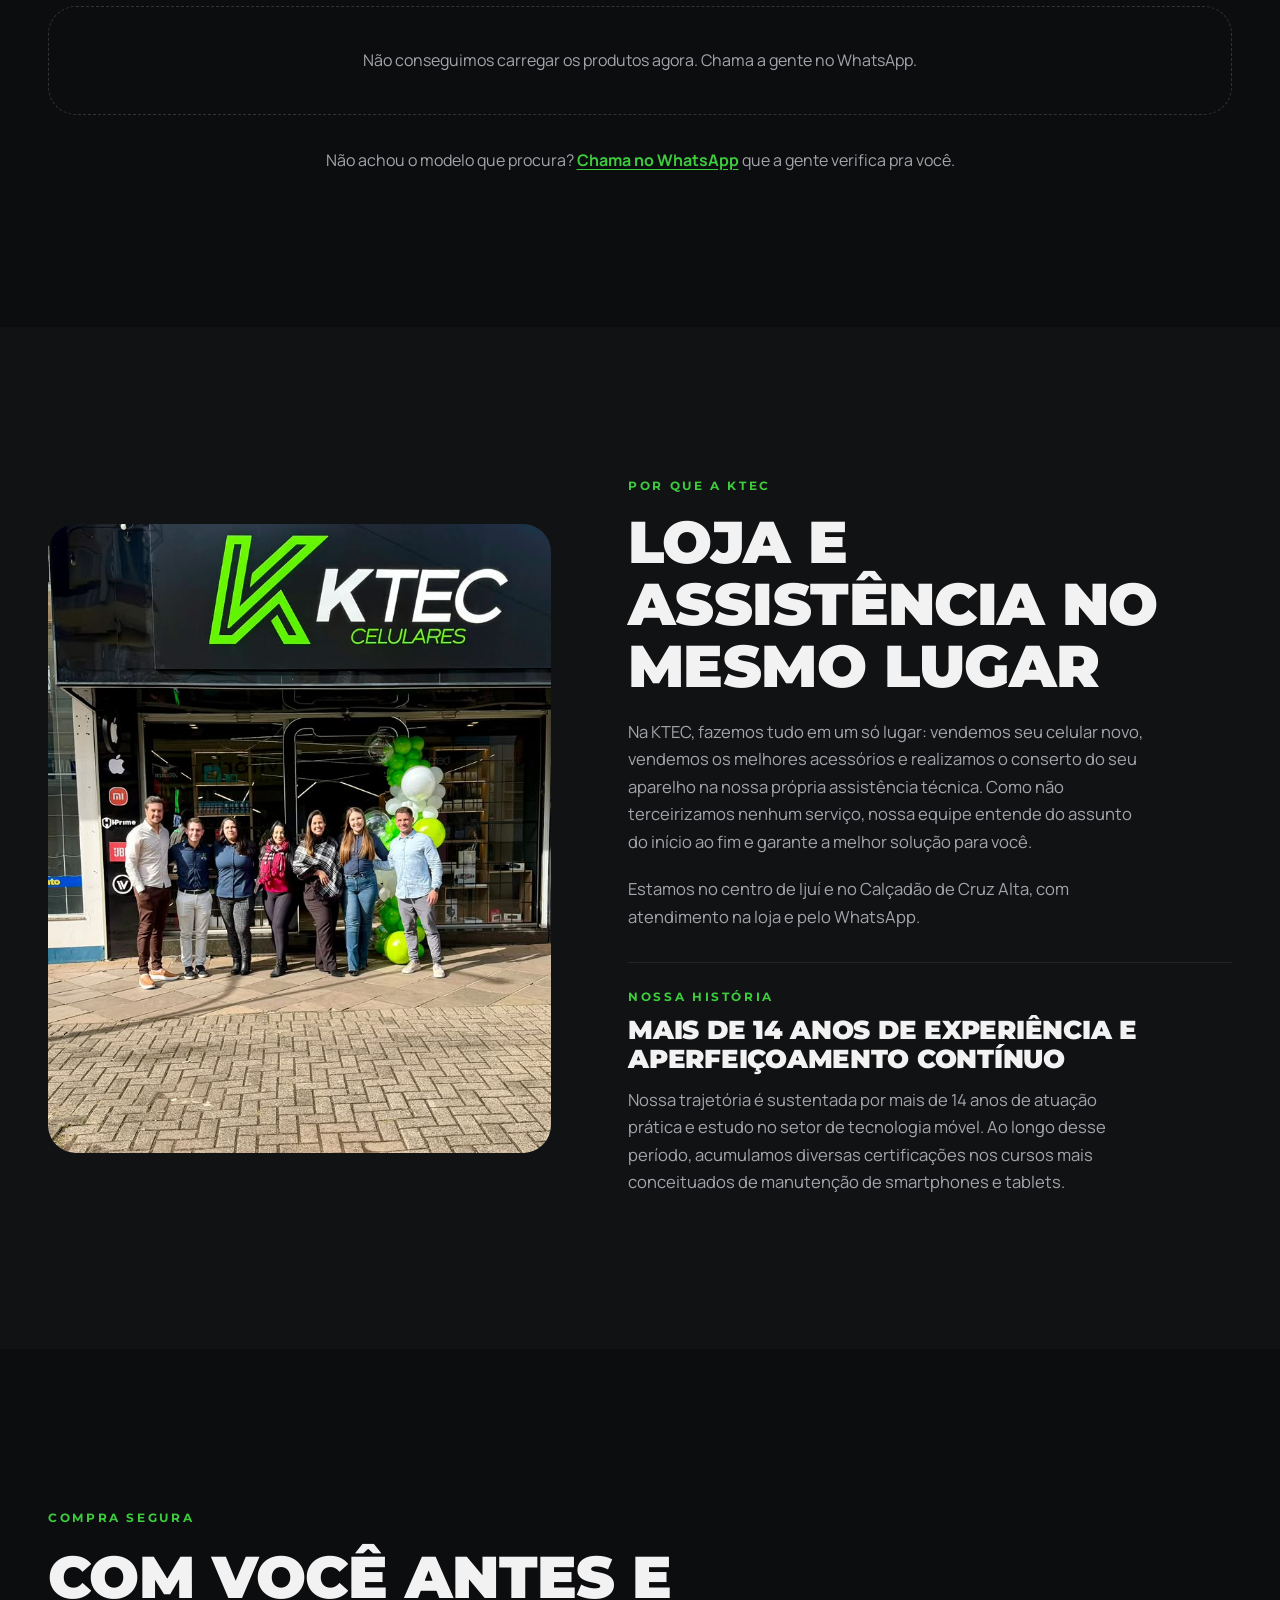
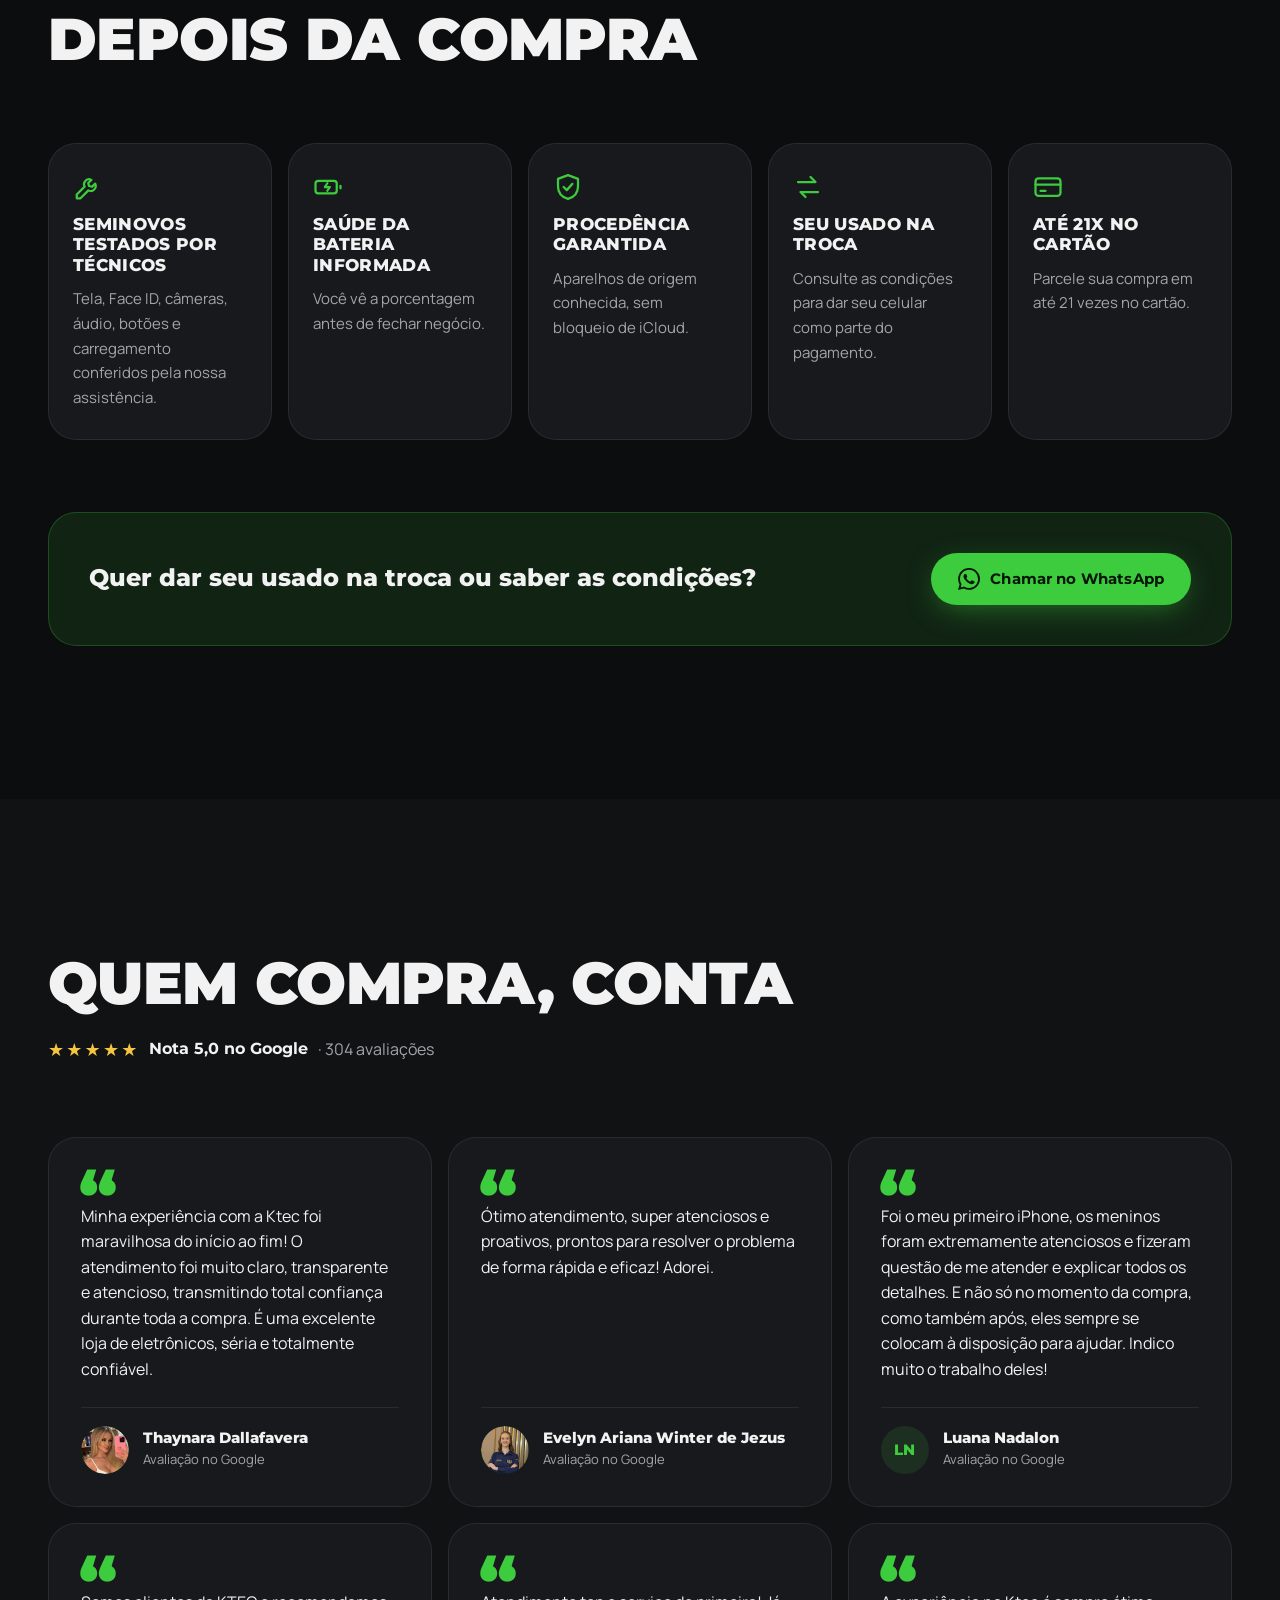
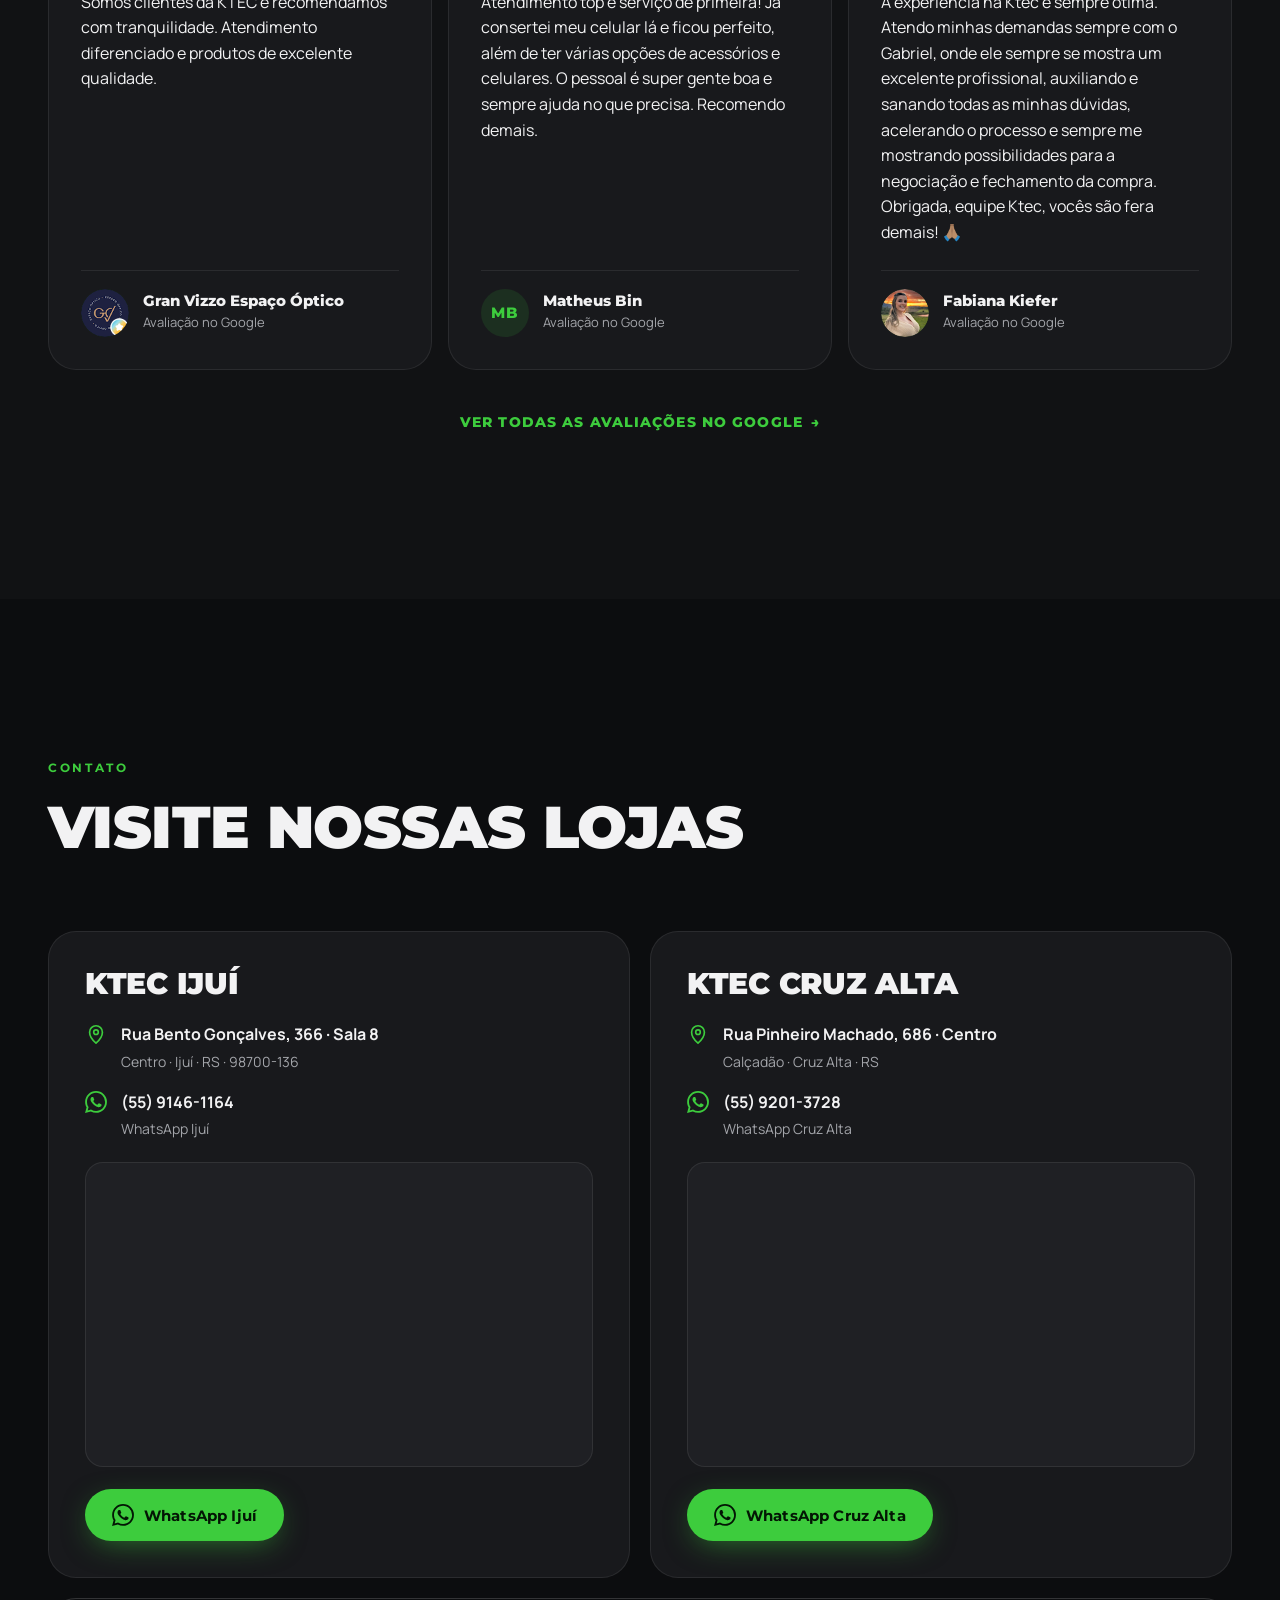
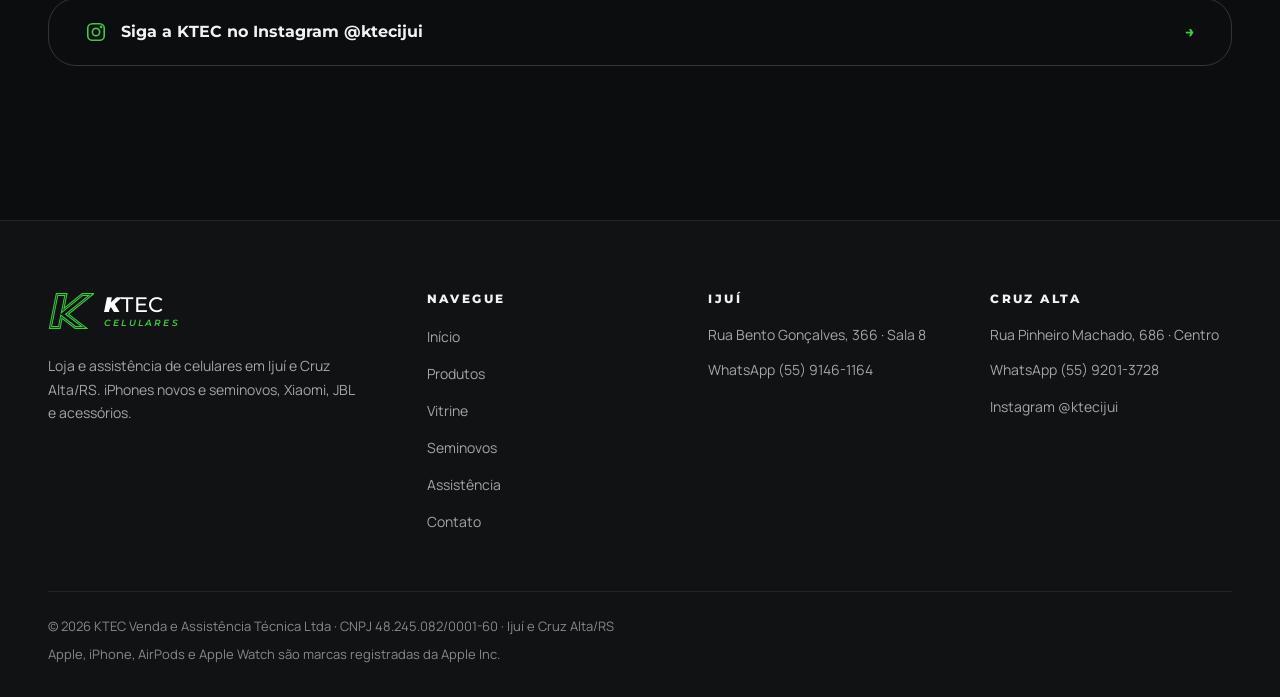
==== commit 69b0006c: "Novo site da KTEC, mantendo o painel do administrador - Troca a página pública pelo novo layout de p" ====
--- a/index.html
+++ b/index.html
@@ -3,34 +3,41 @@
 <head>
   <meta charset="utf-8">
   <meta name="viewport" content="width=device-width, initial-scale=1">
-  <title>KTEC Celulares · iPhone 18 em Ijuí e Cruz Alta</title>
-  <meta name="description" content="Lançamento: o iPhone 18 já está na KTEC Celulares, em Ijuí e Cruz Alta/RS. iPhones novos, seminovos e toda linha Apple, com parcelamento em até 21x e assistência técnica especializada.">
+  <title>KTEC Celulares · iPhone, Xiaomi, JBL e assistência em Ijuí e Cruz Alta</title>
+  <meta name="description" content="KTEC Celulares em Ijuí e Cruz Alta/RS: iPhones novos e seminovos, Xiaomi, JBL, capinhas, películas, carregadores e assistência técnica. Parcelamento em até 21x no cartão.">
   <meta name="theme-color" content="#111214">
   <meta property="og:type" content="website">
-  <meta property="og:title" content="KTEC Celulares · iPhone 18 já na loja">
-  <meta property="og:description" content="iPhones novos, seminovos e toda linha Apple em Ijuí e Cruz Alta/RS. Parcele em até 21x.">
-  <meta property="og:image" content="assets/iphone.png">
+  <meta property="og:locale" content="pt_BR">
+  <meta property="og:site_name" content="KTEC Celulares">
+  <meta property="og:title" content="KTEC Celulares · Ijuí e Cruz Alta">
+  <meta property="og:description" content="iPhones novos e seminovos, Xiaomi, JBL, acessórios e assistência técnica em Ijuí e Cruz Alta/RS. Parcele em até 21x.">
+  <meta property="og:url" content="https://www.kteccelulares.com.br/">
+  <meta property="og:image" content="https://www.kteccelulares.com.br/assets/equipe.jpg">
+  <meta name="twitter:card" content="summary_large_image">
   <link rel="icon" href="favicon.ico?v=2" sizes="48x48">
   <link rel="icon" href="assets/favicon.svg?v=2" type="image/svg+xml">
   <link rel="icon" href="assets/favicon-32.png?v=2" type="image/png" sizes="32x32">
   <link rel="apple-touch-icon" href="assets/apple-touch-icon.png?v=2">
   <link rel="preconnect" href="https://fonts.googleapis.com">
   <link rel="preconnect" href="https://fonts.gstatic.com" crossorigin>
-  <link href="https://fonts.googleapis.com/css2?family=Manrope:wght@400;500;600;700&family=Montserrat:ital,wght@0,500;0,600;0,700;0,800;0,900;1,500;1,600;1,700;1,800;1,900&display=swap" rel="stylesheet">
-  <link rel="preload" as="image" href="assets/iphone.png">
-  <link rel="stylesheet" href="css/style.css">
+  <link href="https://fonts.googleapis.com/css2?family=Manrope:wght@400;500;600;700&family=Montserrat:ital,wght@0,500;0,600;0,700;0,800;0,900;1,700;1,800;1,900&display=swap" rel="stylesheet">
+  <link rel="stylesheet" href="css/site.css">
+  <script>document.documentElement.classList.add('js');</script>
   <script type="application/ld+json">
     [{
       "@context": "https://schema.org",
       "@type": "MobilePhoneStore",
       "name": "KTEC Celulares Ijuí",
-      "description": "Loja e assistência de celulares: iPhones novos, seminovos e toda linha Apple.",
+      "legalName": "KTEC Venda e Assistência Técnica Ltda",
+      "taxID": "48.245.082/0001-60",
+      "description": "Loja e assistência de celulares: iPhones novos e seminovos, Xiaomi, JBL e acessórios.",
       "telephone": "+55 55 9146-1164",
       "address": {
         "@type": "PostalAddress",
         "streetAddress": "Rua Bento Gonçalves, 366 - Sala 8",
         "addressLocality": "Ijuí",
         "addressRegion": "RS",
+        "postalCode": "98700-136",
         "addressCountry": "BR"
       },
       "sameAs": ["https://www.instagram.com/ktecijui/", "https://www.facebook.com/ktecijui/"]
@@ -38,7 +45,7 @@
       "@context": "https://schema.org",
       "@type": "MobilePhoneStore",
       "name": "KTEC Celulares Cruz Alta",
-      "description": "Loja e assistência de celulares: iPhones novos, seminovos e toda linha Apple.",
+      "description": "Loja e assistência de celulares: iPhones novos e seminovos, Xiaomi, JBL e acessórios.",
       "telephone": "+55 55 9201-3728",
       "address": {
         "@type": "PostalAddress",
@@ -52,288 +59,357 @@
   </script>
 </head>
 <body>
-  <!-- Monograma K da logo (recriado em vetor) -->
+  <a class="skip" href="#conteudo">Pular para o conteúdo</a>
+
+  <!-- ========== Menu fixo ========== -->
+  <header class="topbar">
+    <div class="container topbar-in">
+      <a class="brand" href="#inicio" aria-label="KTEC Celulares, início">
+        <svg class="brand-mark" viewBox="0 0 244 192" aria-hidden="true"><use href="#k-mark"/></svg>
+        <span class="brand-word"><span class="brand-ktec"><b>K</b>TEC</span><small>CELULARES</small></span>
+      </a>
+      <nav class="nav" id="menu" aria-label="Principal">
+        <a href="#inicio">Início</a>
+        <a href="#produtos">Produtos</a>
+        <a href="#vitrine" data-ver="condicao=seminovo">Seminovos</a>
+        <a href="#assistencia">Assistência</a>
+        <a href="#contato">Contato</a>
+      </nav>
+      <button class="menu-btn" type="button" aria-label="Abrir menu" aria-expanded="false" aria-controls="menu"><span></span><span></span><span></span></button>
+    </div>
+  </header>
+
+  <main id="conteudo">
+    <!-- ========== 1. Hero ========== -->
+    <section class="hero" id="inicio" aria-labelledby="hero-titulo">
+      <figure class="ph hero-bg">
+        <img src="assets/img/hero.jpg" width="1200" height="1600" fetchpriority="high" alt="Interior da loja KTEC Celulares, com o logo verde na parede espelhada, faixas de luz no teto e a vitrine de acessórios">
+        <span class="ph-label" aria-hidden="true">FOTO DO HERO: interior da loja KTEC<small>assets/img/hero.jpg · 1200 × 1600</small></span>
+      </figure>
+      <div class="container hero-copy">
+        <p class="eyebrow">Ijuí · Cruz Alta · RS</p>
+        <h1 id="hero-titulo">Celular é com <em>a KTEC.</em></h1>
+        <p class="hero-sub">Loja e assistência de celulares em Ijuí e Cruz Alta. iPhones novos e seminovos, Xiaomi, JBL e acessórios, com parcelamento em até <strong>21x no cartão</strong> e assistência técnica no mesmo lugar.</p>
+        <button class="btn btn-green btn-lg" type="button" data-wa-escolher="Olá, KTEC! Vim pelo site e quero mais informações.">
+          <svg class="i" viewBox="0 0 24 24" aria-hidden="true"><use href="#i-wa"/></svg> Fale conosco
+        </button>
+      </div>
+    </section>
+
+    <!-- ========== 3. Faixa de título ========== -->
+    <section class="band" id="produtos" aria-labelledby="produtos-titulo">
+      <div class="container">
+        <p class="eyebrow reveal">Produtos</p>
+        <h2 class="band-title reveal" id="produtos-titulo">Os melhores produtos, das melhores marcas</h2>
+      </div>
+    </section>
+
+    <!-- ========== 4. Blocos alternados por categoria ========== -->
+    <div class="blocks">
+      <article class="block" id="iphones" aria-labelledby="b-iphones">
+        <figure class="ph block-media block-media-portrait reveal" style="--ar: 3 / 4">
+          <img src="assets/img/iphones-novos.jpg" width="960" height="1280" loading="lazy" alt="Prateleiras iluminadas da KTEC com vários iPhones expostos em suportes, em cores como azul, branco, preto e roxo">
+          <span class="ph-label" aria-hidden="true">FOTO: iPhones novos na vitrine<small>assets/img/iphones-novos.jpg · 960 × 1280</small></span>
+        </figure>
+        <div class="block-text reveal">
+          <p class="eyebrow">Apple</p>
+          <h2 id="b-iphones">iPhones novos</h2>
+          <p>Os lançamentos e a linha atual da Apple, novos e lacrados, para você levar na hora. Venha conhecer na loja ou garanta o seu pelo WhatsApp, em até 21x no cartão.</p>
+          <a class="link-arrow" href="#vitrine" data-ver="categoria=iphone&amp;condicao=novo">Ver na vitrine <span aria-hidden="true">→</span></a>
+        </div>
+      </article>
+
+      <article class="block" id="xiaomi" aria-labelledby="b-xiaomi">
+        <figure class="ph block-media block-media-portrait reveal" style="--ar: 9 / 16; max-width: 400px">
+          <img src="assets/img/xiaomi.jpg" width="900" height="1600" loading="lazy" alt="Mão segurando um celular POCO cinza-escuro, da linha Xiaomi, em frente ao letreiro neon da KTEC Celulares sobre um painel de folhagens">
+          <span class="ph-label" aria-hidden="true">FOTO: celular Xiaomi<small>assets/img/xiaomi.jpg · 900 × 1600</small></span>
+        </figure>
+        <div class="block-text reveal">
+          <p class="eyebrow">Xiaomi</p>
+          <h2 id="b-xiaomi">Xiaomi</h2>
+          <p>Celulares Xiaomi com ótimo custo-benefício, novos e seminovos. Fale com a gente para ver os modelos disponíveis em cada loja.</p>
+          <a class="link-arrow" href="#vitrine" data-ver="categoria=xiaomi">Ver na vitrine <span aria-hidden="true">→</span></a>
+        </div>
+      </article>
+
+      <article class="block" id="jbl" aria-labelledby="b-jbl">
+        <figure class="ph block-media block-media-portrait reveal" style="--ar: 3 / 4">
+          <img src="assets/img/jbl.jpg" width="960" height="1280" loading="lazy" alt="Prateleiras iluminadas da KTEC com fones de ouvido: AirPods Max em exposição e caixas de fones JBL">
+          <span class="ph-label" aria-hidden="true">FOTO: fones e caixas de som<small>assets/img/jbl.jpg · 960 × 1280</small></span>
+        </figure>
+        <div class="block-text reveal">
+          <p class="eyebrow">Áudio</p>
+          <h2 id="b-jbl">JBL e áudio</h2>
+          <p>Caixas de som e fones JBL para a festa, o treino ou o dia a dia. Consulte modelos e cores disponíveis.</p>
+          <a class="link-arrow" href="#vitrine" data-ver="categoria=jbl">Ver na vitrine <span aria-hidden="true">→</span></a>
+        </div>
+      </article>
+
+      <article class="block" id="acessorios" aria-labelledby="b-acessorios">
+        <figure class="ph block-media block-media-portrait reveal" style="--ar: 3 / 4">
+          <img src="assets/img/acessorios.jpg" width="960" height="1280" loading="lazy" alt="Parede da KTEC com dezenas de capinhas de iPhone coloridas penduradas e, ao lado, prateleiras com fones de ouvido">
+          <span class="ph-label" aria-hidden="true">FOTO: capinhas, películas e carregadores<small>assets/img/acessorios.jpg · 960 × 1280</small></span>
+        </figure>
+        <div class="block-text reveal">
+          <p class="eyebrow">Acessórios</p>
+          <h2 id="b-acessorios">Capinhas, películas e carregadores</h2>
+          <p>Tudo o que o seu celular precisa para durar mais: capinhas, películas e carregadores. Na loja, a gente ajuda a escolher o certo para o seu modelo.</p>
+          <p class="link-row">
+            <a class="link-arrow" href="#vitrine" data-ver="categoria=capinha">Capinhas <span aria-hidden="true">→</span></a>
+            <a class="link-arrow" href="#vitrine" data-ver="categoria=pelicula">Películas <span aria-hidden="true">→</span></a>
+            <a class="link-arrow" href="#vitrine" data-ver="categoria=carregador">Carregadores <span aria-hidden="true">→</span></a>
+          </p>
+        </div>
+      </article>
+
+      <article class="block" id="assistencia" aria-labelledby="b-assistencia">
+        <figure class="ph block-media block-media-portrait reveal" style="--ar: 3 / 4">
+          <img src="assets/img/assistencia.jpg" width="1200" height="1600" loading="lazy" alt="Mão segurando um iPad com a tela toda trincada em frente à fachada da KTEC Celulares">
+          <span class="ph-label" aria-hidden="true">FOTO: aparelho quebrado para conserto<small>assets/img/assistencia.jpg · 1200 × 1600</small></span>
+        </figure>
+        <div class="block-text reveal">
+          <p class="eyebrow">Assistência técnica</p>
+          <h2 id="b-assistencia">Quebrou? A gente resolve</h2>
+          <p>Loja e assistência no mesmo lugar. Traga o seu para um diagnóstico ou peça um orçamento pelo WhatsApp.</p>
+          <ul class="tags" aria-label="Serviços">
+            <li>Troca de tela</li><li>Troca de bateria</li><li>Câmeras</li><li>Conector de carga</li><li>Placa e diagnóstico</li><li>Tampa traseira</li>
+          </ul>
+          <button class="link-arrow" type="button" data-wa-escolher="Olá, KTEC! Preciso de um orçamento de conserto para o meu celular.">Pedir orçamento <span aria-hidden="true">→</span></button>
+        </div>
+      </article>
+
+      <div class="group-cta container reveal">
+        <p>Não achou o que procura? A gente verifica pra você.</p>
+        <button class="btn btn-green" type="button" data-wa-escolher="Olá, KTEC! Estou procurando um produto e queria saber se vocês têm.">
+          <svg class="i" viewBox="0 0 24 24" aria-hidden="true"><use href="#i-wa"/></svg> Chamar no WhatsApp
+        </button>
+      </div>
+    </div>
+
+    <!-- ========== 5. Vitrine (produtos do painel do administrador) ========== -->
+    <section class="section section-alt" id="vitrine" aria-labelledby="vitrine-titulo">
+      <div class="container">
+        <header class="section-head reveal">
+          <p class="eyebrow">Vitrine</p>
+          <h2 id="vitrine-titulo">Prontos pra levar</h2>
+          <p class="lead">iPhones, Xiaomi, JBL, capinhas, películas e carregadores em Ijuí e Cruz Alta. Escolha o produto e chame a gente no WhatsApp para ver valores e condições de pagamento.</p>
+        </header>
+
+        <div class="filters" role="group" aria-label="Filtrar por categoria">
+          <button class="filter is-on" type="button" data-grupo="categoria" data-valor="todos" aria-pressed="true">Todos</button>
+          <button class="filter" type="button" data-grupo="categoria" data-valor="iphone" aria-pressed="false">iPhones</button>
+          <button class="filter" type="button" data-grupo="categoria" data-valor="xiaomi" aria-pressed="false">Xiaomi</button>
+          <button class="filter" type="button" data-grupo="categoria" data-valor="jbl" aria-pressed="false">JBL</button>
+          <button class="filter" type="button" data-grupo="categoria" data-valor="capinha" aria-pressed="false">Capinhas</button>
+          <button class="filter" type="button" data-grupo="categoria" data-valor="pelicula" aria-pressed="false">Películas</button>
+          <button class="filter" type="button" data-grupo="categoria" data-valor="carregador" aria-pressed="false">Carregadores</button>
+        </div>
+        <div class="filters filters-sub">
+          <div class="filter-group" role="group" aria-label="Filtrar por condição">
+            <button class="filter" type="button" data-grupo="condicao" data-valor="todos" aria-pressed="true">Qualquer condição</button>
+            <button class="filter" type="button" data-grupo="condicao" data-valor="novo" aria-pressed="false">Novos</button>
+            <button class="filter" type="button" data-grupo="condicao" data-valor="seminovo" aria-pressed="false">Seminovos</button>
+            <button class="filter" type="button" data-grupo="condicao" data-valor="com_defeito" aria-pressed="false">Com defeito</button>
+          </div>
+          <div class="filter-group" role="group" aria-label="Filtrar por cidade">
+            <button class="filter" type="button" data-grupo="cidade" data-valor="todos" aria-pressed="true">Todas as cidades</button>
+            <button class="filter" type="button" data-grupo="cidade" data-valor="Ijuí" aria-pressed="false">Ijuí</button>
+            <button class="filter" type="button" data-grupo="cidade" data-valor="Cruz Alta" aria-pressed="false">Cruz Alta</button>
+          </div>
+        </div>
+
+        <p class="vitrine-status" id="vitrine-status" role="status" hidden></p>
+        <div class="grid-products" id="grid-produtos"></div>
+
+        <p class="grid-note">Não achou o modelo que procura? <button type="button" class="link-inline" data-wa-escolher="Olá, KTEC! Estou procurando um modelo que não vi no site. Vocês têm?">Chama no WhatsApp</button> que a gente verifica pra você.</p>
+      </div>
+    </section>
+
+    <!-- ========== 6. Por que a KTEC ========== -->
+    <section class="section" id="sobre" aria-labelledby="sobre-titulo">
+      <div class="container">
+        <article class="block block-flush">
+          <figure class="block-media reveal" style="--ar: 4 / 5">
+            <img src="assets/equipe.jpg" width="720" height="1280" loading="lazy" alt="Equipe da KTEC Celulares reunida em frente à loja, sob o letreiro verde da marca">
+          </figure>
+          <div class="block-text reveal">
+            <p class="eyebrow">Por que a KTEC</p>
+            <h2 id="sobre-titulo">Loja e assistência no mesmo lugar</h2>
+            <p>Na KTEC, fazemos tudo em um só lugar: vendemos seu celular novo, vendemos os melhores acessórios e realizamos o conserto do seu aparelho na nossa própria assistência técnica. Como não terceirizamos nenhum serviço, nossa equipe entende do assunto do início ao fim e garante a melhor solução para você.</p>
+            <p>Estamos no centro de Ijuí e no Calçadão de Cruz Alta, com atendimento na loja e pelo WhatsApp.</p>
+            <div class="story">
+              <p class="eyebrow">Nossa história</p>
+              <h3>Mais de 14 anos de experiência e aperfeiçoamento contínuo</h3>
+              <p>Nossa trajetória é sustentada por mais de 14 anos de atuação prática e estudo no setor de tecnologia móvel. Ao longo desse período, acumulamos diversas certificações nos cursos mais conceituados de manutenção de smartphones e tablets.</p>
+            </div>
+          </div>
+        </article>
+      </div>
+    </section>
+
+    <!-- ========== 7. Antes e depois da compra ========== -->
+    <section class="section section-alt" aria-labelledby="garantias-titulo">
+      <div class="container">
+        <header class="section-head reveal">
+          <p class="eyebrow">Compra segura</p>
+          <h2 id="garantias-titulo">Com você antes e depois da compra</h2>
+        </header>
+        <ul class="perks">
+          <li class="reveal"><svg class="i" viewBox="0 0 24 24" aria-hidden="true"><use href="#i-wrench"/></svg><h3>Seminovos testados por técnicos</h3><p>Tela, Face ID, câmeras, áudio, botões e carregamento conferidos pela nossa assistência.</p></li>
+          <li class="reveal"><svg class="i" viewBox="0 0 24 24" aria-hidden="true"><use href="#i-battery"/></svg><h3>Saúde da bateria informada</h3><p>Você vê a porcentagem antes de fechar negócio.</p></li>
+          <li class="reveal"><svg class="i" viewBox="0 0 24 24" aria-hidden="true"><use href="#i-shield"/></svg><h3>Procedência garantida</h3><p>Aparelhos de origem conhecida, sem bloqueio de iCloud.</p></li>
+          <li class="reveal"><svg class="i" viewBox="0 0 24 24" aria-hidden="true"><use href="#i-swap"/></svg><h3>Seu usado na troca</h3><p>Consulte as condições para dar seu celular como parte do pagamento.</p></li>
+          <li class="reveal"><svg class="i" viewBox="0 0 24 24" aria-hidden="true"><use href="#i-card"/></svg><h3>Até 21x no cartão</h3><p>Parcele sua compra em até 21 vezes no cartão.</p></li>
+        </ul>
+        <div class="group-cta reveal">
+          <p>Quer dar seu usado na troca ou saber as condições?</p>
+          <button class="btn btn-green" type="button" data-wa-escolher="Olá, KTEC! Quero saber as condições de pagamento e como funciona dar meu usado na troca.">
+            <svg class="i" viewBox="0 0 24 24" aria-hidden="true"><use href="#i-wa"/></svg> Chamar no WhatsApp
+          </button>
+        </div>
+      </div>
+    </section>
+
+    <!-- ========== 8. Depoimentos ========== -->
+    <section class="section" id="depoimentos" aria-labelledby="depo-titulo">
+      <div class="container">
+        <header class="section-head reveal">
+          <h2 id="depo-titulo">Quem compra, conta</h2>
+          <p class="rating"><span class="stars" aria-hidden="true">★★★★★</span> <b>Nota 5,0 no Google</b> · 304 avaliações</p>
+        </header>
+        <ul class="testimonials">
+          <li class="quote reveal"><figure>
+            <blockquote><p>Minha experiência com a Ktec foi maravilhosa do início ao fim! O atendimento foi muito claro, transparente e atencioso, transmitindo total confiança durante toda a compra. É uma excelente loja de eletrônicos, séria e totalmente confiável.</p></blockquote>
+            <figcaption><span class="avatar"><span aria-hidden="true">TD</span><img src="assets/img/depoimentos/thaynara.png" width="72" height="72" loading="lazy" alt="Foto de Thaynara Dallafavera"></span><span class="who"><b>Thaynara Dallafavera</b><span>Avaliação no Google</span></span></figcaption>
+          </figure></li>
+          <li class="quote reveal"><figure>
+            <blockquote><p>Ótimo atendimento, super atenciosos e proativos, prontos para resolver o problema de forma rápida e eficaz! Adorei.</p></blockquote>
+            <figcaption><span class="avatar"><span aria-hidden="true">EW</span><img src="assets/img/depoimentos/evelyn.png" width="72" height="72" loading="lazy" alt="Foto de Evelyn Ariana Winter de Jezus"></span><span class="who"><b>Evelyn Ariana Winter de Jezus</b><span>Avaliação no Google</span></span></figcaption>
+          </figure></li>
+          <li class="quote reveal"><figure>
+            <blockquote><p>Foi o meu primeiro iPhone, os meninos foram extremamente atenciosos e fizeram questão de me atender e explicar todos os detalhes. E não só no momento da compra, como também após, eles sempre se colocam à disposição para ajudar. Indico muito o trabalho deles!</p></blockquote>
+            <figcaption><span class="avatar"><span aria-hidden="true">LN</span></span><span class="who"><b>Luana Nadalon</b><span>Avaliação no Google</span></span></figcaption>
+          </figure></li>
+          <li class="quote reveal"><figure>
+            <blockquote><p>Somos clientes da KTEC e recomendamos com tranquilidade. Atendimento diferenciado e produtos de excelente qualidade.</p></blockquote>
+            <figcaption><span class="avatar"><span aria-hidden="true">GV</span><img src="assets/img/depoimentos/gran-vizzo.png" width="72" height="72" loading="lazy" alt="Logo da Gran Vizzo Espaço Óptico"></span><span class="who"><b>Gran Vizzo Espaço Óptico</b><span>Avaliação no Google</span></span></figcaption>
+          </figure></li>
+          <li class="quote reveal"><figure>
+            <blockquote><p>Atendimento top e serviço de primeira! Já consertei meu celular lá e ficou perfeito, além de ter várias opções de acessórios e celulares. O pessoal é super gente boa e sempre ajuda no que precisa. Recomendo demais.</p></blockquote>
+            <figcaption><span class="avatar"><span aria-hidden="true">MB</span></span><span class="who"><b>Matheus Bin</b><span>Avaliação no Google</span></span></figcaption>
+          </figure></li>
+          <li class="quote reveal"><figure>
+            <blockquote><p>A experiência na Ktec é sempre ótima. Atendo minhas demandas sempre com o Gabriel, onde ele sempre se mostra um excelente profissional, auxiliando e sanando todas as minhas dúvidas, acelerando o processo e sempre me mostrando possibilidades para a negociação e fechamento da compra. Obrigada, equipe Ktec, vocês são fera demais! 🙏🏽</p></blockquote>
+            <figcaption><span class="avatar"><span aria-hidden="true">FK</span><img src="assets/img/depoimentos/fabiana.png" width="72" height="72" loading="lazy" alt="Foto de Fabiana Kiefer"></span><span class="who"><b>Fabiana Kiefer</b><span>Avaliação no Google</span></span></figcaption>
+          </figure></li>
+        </ul>
+        <p class="grid-note"><a class="link-arrow" href="https://www.google.com/maps/search/?api=1&amp;query=KTEC%20Celulares%20Iju%C3%AD" target="_blank" rel="noopener">Ver todas as avaliações no Google <span aria-hidden="true">→</span></a></p>
+      </div>
+    </section>
+
+    <!-- ========== 9. Contato ========== -->
+    <section class="section section-alt" id="contato" aria-labelledby="contato-titulo">
+      <div class="container">
+        <header class="section-head reveal">
+          <p class="eyebrow">Contato</p>
+          <h2 id="contato-titulo">Visite nossas lojas</h2>
+        </header>
+        <div class="stores">
+          <article class="store reveal" aria-labelledby="loja-ijui">
+            <h3 id="loja-ijui">KTEC Ijuí</h3>
+            <ul class="contact-list">
+              <li><svg class="i" viewBox="0 0 24 24" aria-hidden="true"><use href="#i-pin"/></svg><div><b data-loja="endereco"></b><span data-loja="cidade"></span></div></li>
+              <li><svg class="i" viewBox="0 0 24 24" aria-hidden="true"><use href="#i-wa"/></svg><div><a data-wa="Olá, KTEC Ijuí! Vim pelo site." data-cidade="Ijuí"><b data-loja="whatsappExibicao"></b></a><span>WhatsApp Ijuí</span></div></li>
+            </ul>
+            <div class="map"><iframe data-mapa="Ijuí" title="Mapa da KTEC Celulares em Ijuí" loading="lazy" referrerpolicy="no-referrer-when-downgrade" width="600" height="360"></iframe></div>
+            <a class="btn btn-green" data-wa="Olá, KTEC Ijuí! Vim pelo site." data-cidade="Ijuí"><svg class="i" viewBox="0 0 24 24" aria-hidden="true"><use href="#i-wa"/></svg> WhatsApp Ijuí</a>
+          </article>
+          <article class="store reveal" aria-labelledby="loja-cruzalta">
+            <h3 id="loja-cruzalta">KTEC Cruz Alta</h3>
+            <ul class="contact-list">
+              <li><svg class="i" viewBox="0 0 24 24" aria-hidden="true"><use href="#i-pin"/></svg><div><b data-loja="enderecoCruzAlta"></b><span data-loja="cidadeCruzAlta"></span></div></li>
+              <li><svg class="i" viewBox="0 0 24 24" aria-hidden="true"><use href="#i-wa"/></svg><div><a data-wa="Olá, KTEC Cruz Alta! Vim pelo site." data-cidade="Cruz Alta"><b data-loja="whatsappCruzAltaExibicao"></b></a><span>WhatsApp Cruz Alta</span></div></li>
+            </ul>
+            <div class="map"><iframe data-mapa="Cruz Alta" title="Mapa da KTEC Celulares em Cruz Alta" loading="lazy" referrerpolicy="no-referrer-when-downgrade" width="600" height="360"></iframe></div>
+            <a class="btn btn-green" data-wa="Olá, KTEC Cruz Alta! Vim pelo site." data-cidade="Cruz Alta"><svg class="i" viewBox="0 0 24 24" aria-hidden="true"><use href="#i-wa"/></svg> WhatsApp Cruz Alta</a>
+          </article>
+        </div>
+        <a class="insta-strip reveal" data-insta target="_blank" rel="noopener">
+          <svg class="i" viewBox="0 0 24 24" aria-hidden="true"><use href="#i-insta"/></svg>
+          <span>Siga a KTEC no Instagram <b>@<span data-loja="instagram"></span></b></span>
+          <span aria-hidden="true">→</span>
+        </a>
+      </div>
+    </section>
+  </main>
+
+  <!-- ========== 10. Rodapé ========== -->
+  <footer class="footer">
+    <div class="container footer-grid">
+      <div>
+        <a class="brand" href="#inicio" aria-label="KTEC Celulares, voltar ao topo">
+          <svg class="brand-mark" viewBox="0 0 244 192" aria-hidden="true"><use href="#k-mark"/></svg>
+          <span class="brand-word"><span class="brand-ktec"><b>K</b>TEC</span><small>CELULARES</small></span>
+        </a>
+        <p class="footer-text">Loja e assistência de celulares em Ijuí e Cruz Alta/RS. iPhones novos e seminovos, Xiaomi, JBL e acessórios.</p>
+      </div>
+      <nav aria-label="Rodapé">
+        <h2 class="footer-h">Navegue</h2>
+        <ul class="footer-list">
+          <li><a href="#inicio">Início</a></li><li><a href="#produtos">Produtos</a></li><li><a href="#vitrine">Vitrine</a></li>
+          <li><a href="#vitrine" data-ver="condicao=seminovo">Seminovos</a></li><li><a href="#assistencia">Assistência</a></li><li><a href="#contato">Contato</a></li>
+        </ul>
+      </nav>
+      <div>
+        <h2 class="footer-h">Ijuí</h2>
+        <ul class="footer-list">
+          <li data-loja="endereco"></li>
+          <li><a data-wa="Olá, KTEC Ijuí! Vim pelo site." data-cidade="Ijuí">WhatsApp <span data-loja="whatsappExibicao"></span></a></li>
+        </ul>
+      </div>
+      <div>
+        <h2 class="footer-h">Cruz Alta</h2>
+        <ul class="footer-list">
+          <li data-loja="enderecoCruzAlta"></li>
+          <li><a data-wa="Olá, KTEC Cruz Alta! Vim pelo site." data-cidade="Cruz Alta">WhatsApp <span data-loja="whatsappCruzAltaExibicao"></span></a></li>
+          <li><a data-insta target="_blank" rel="noopener">Instagram @<span data-loja="instagram"></span></a></li>
+        </ul>
+      </div>
+    </div>
+    <div class="container footer-legal">
+      <p>© <span id="ano"></span> <span data-loja="razaoSocial"></span> · CNPJ <span data-loja="cnpj"></span> · Ijuí e Cruz Alta/RS</p>
+      <p>Apple, iPhone, AirPods e Apple Watch são marcas registradas da Apple Inc.</p>
+    </div>
+  </footer>
+
+  <!-- Botão flutuante de WhatsApp -->
+  <button class="wa-float" type="button" data-wa-escolher="Olá, KTEC! Vim pelo site." aria-label="Conversar no WhatsApp">
+    <svg viewBox="0 0 24 24" aria-hidden="true"><use href="#i-wa"/></svg>
+  </button>
+
+  <!-- Escolha da loja para o WhatsApp -->
+  <dialog class="wa-dialog" id="wa-dialog" aria-labelledby="wa-dialog-titulo">
+    <form method="dialog" class="wa-dialog-in">
+      <h2 id="wa-dialog-titulo">Com qual loja você quer falar?</h2>
+      <a class="btn btn-green" data-wa-loja="Ijuí"><svg class="i" viewBox="0 0 24 24" aria-hidden="true"><use href="#i-wa"/></svg> KTEC Ijuí</a>
+      <a class="btn btn-green" data-wa-loja="Cruz Alta"><svg class="i" viewBox="0 0 24 24" aria-hidden="true"><use href="#i-wa"/></svg> KTEC Cruz Alta</a>
+      <button class="btn btn-ghost" value="fechar">Cancelar</button>
+    </form>
+  </dialog>
+
+  <!-- Monograma K da logo e ícones -->
   <svg width="0" height="0" style="position:absolute" aria-hidden="true">
     <symbol id="k-mark" viewBox="0 0 244 192">
       <path d="M48 8H95L78 93L183 8H230L101 112L193 183H145L71 126L60 183H13Z" fill="none" stroke="#3dcc3d" stroke-width="15" stroke-linejoin="miter" stroke-miterlimit="12"/>
-      <path d="M48 8H95L78 93L183 8H230L101 112L193 183H145L71 126L60 183H13Z" fill="none" style="stroke: var(--k-gap, #050706)" stroke-width="4" stroke-linejoin="miter" stroke-miterlimit="12"/>
+      <path d="M48 8H95L78 93L183 8H230L101 112L193 183H145L71 126L60 183H13Z" fill="none" stroke="#111214" stroke-width="4" stroke-linejoin="miter" stroke-miterlimit="12"/>
     </symbol>
-  </svg>
-
-  <a class="skip" href="#produtos">Pular para os produtos</a>
-
-  <header class="topbar" id="topo">
-    <a class="brand" href="#inicio" aria-label="KTEC Celulares, início">
-      <svg class="brand-mark" viewBox="0 0 244 192" aria-hidden="true"><use href="#k-mark"/></svg>
-      <span class="brand-word"><span class="brand-ktec"><b>K</b>TEC</span><small>CELULARES</small></span>
-    </a>
-    <nav class="nav" aria-label="Principal">
-      <a href="#produtos">Produtos</a>
-      <a href="#seminovos">Seminovos</a>
-      <a href="#assistencia">Assistência</a>
-      <a href="#contato">Contato</a>
-    </nav>
-    <a class="btn btn-green btn-sm topbar-cta" data-wa="Olá, KTEC! Vim pelo site e quero saber mais sobre o iPhone 18.">
-      <svg class="i" viewBox="0 0 24 24"><use href="#i-wa"/></svg> WhatsApp
-    </a>
-    <button class="menu-btn" aria-label="Abrir menu" aria-expanded="false" aria-controls="menu-mobile"><span></span><span></span></button>
-  </header>
-  <div class="menu-mobile" id="menu-mobile" hidden>
-    <a href="#produtos">Produtos</a>
-    <a href="#seminovos">Seminovos</a>
-    <a href="#assistencia">Assistência</a>
-    <a href="#contato">Contato</a>
-    <a class="btn btn-green" data-wa="Olá, KTEC! Vim pelo site.">Chamar no WhatsApp</a>
-  </div>
-
-  <main>
-    <!-- HERO + iPhone que desmonta com o scroll -->
-    <section class="stage-wrap" id="inicio" aria-label="Lançamento iPhone 18">
-      <div class="stage">
-        <div class="stage-bg" aria-hidden="true"></div>
-
-        <div class="bigword" aria-hidden="true">KTEC</div>
-
-        <div class="td-stage">
-          <img class="td-src" src="assets/iphone.png" width="2009" height="783"
-               alt="iPhone 18 Pro na cor vinho, visto por trás, com o conjunto de três câmeras">
-        </div>
-
-        <div class="hero-copy" data-in="0" data-out="0.045">
-          <p class="launch-pill"><span class="pulse" aria-hidden="true"></span> Lançamento · já disponível na loja</p>
-          <h1>iPhone 18 Pro.<br><em>Chegou na KTEC.</em></h1>
-          <p class="hero-sub">O iPhone mais novo da Apple já está em Ijuí e Cruz Alta. Venha conhecer na loja ou garanta o seu pelo WhatsApp, em até <strong>21x no cartão</strong>.</p>
-          <div class="hero-actions">
-            <a class="btn btn-green" data-wa="Olá, KTEC! Quero garantir meu iPhone 18. Quais modelos, cores e condições vocês têm?">Quero meu iPhone 18</a>
-            <a class="btn btn-ghost" href="#produtos">Ver todos os modelos</a>
-          </div>
-        </div>
-
-        <div class="captions">
-          <div class="cap cap-intro" data-in="0.08" data-out="0.5">
-            <p class="eyebrow">Por dentro do iPhone</p>
-            <h2>A gente conhece <em>cada peça.</em></h2>
-            <p>Loja e assistência no mesmo lugar: role e veja o iPhone desmontado, com tudo o que nossa bancada cuida por você.</p>
-          </div>
-
-          <article class="cap cap-step" data-in="0.54" data-out="0.59">
-            <p class="cap-count"><b>01</b> / 06</p>
-            <h3>Tela e vidro frontal</h3>
-            <p>Trincou, manchou ou parou de responder ao toque? Fazemos a troca da tela com teste completo antes da entrega.</p>
-            <a class="cap-link" data-wa="Olá, KTEC! Preciso de orçamento para troca de tela do meu iPhone.">Orçamento de tela →</a>
-          </article>
-          <article class="cap cap-step" data-in="0.59" data-out="0.64">
-            <p class="cap-count"><b>02</b> / 06</p>
-            <h3>Bateria</h3>
-            <p>Descarregando rápido ou desligando sozinho? Checamos a saúde da bateria e fazemos a troca.</p>
-            <a class="cap-link" data-wa="Olá, KTEC! Preciso de orçamento para troca de bateria do meu iPhone.">Orçamento de bateria →</a>
-          </article>
-          <article class="cap cap-step" data-in="0.64" data-out="0.69">
-            <p class="cap-count"><b>03</b> / 06</p>
-            <h3>Câmeras</h3>
-            <p>Foto tremida, lente trincada ou câmera que não abre: diagnóstico e reparo do conjunto traseiro e frontal.</p>
-            <a class="cap-link" data-wa="Olá, KTEC! Preciso de orçamento para a câmera do meu iPhone.">Orçamento de câmera →</a>
-          </article>
-          <article class="cap cap-step" data-in="0.69" data-out="0.74">
-            <p class="cap-count"><b>04</b> / 06</p>
-            <h3>Placa lógica</h3>
-            <p>Não liga, reinicia ou esquenta demais? A gente investiga a placa para achar o defeito de verdade.</p>
-            <a class="cap-link" data-wa="Olá, KTEC! Meu iPhone está com problema (não liga / reinicia). Podem avaliar?">Pedir diagnóstico →</a>
-          </article>
-          <article class="cap cap-step" data-in="0.74" data-out="0.79">
-            <p class="cap-count"><b>05</b> / 06</p>
-            <h3>Conector, som e vibração</h3>
-            <p>Não carrega, som baixo ou microfone falhando? Troca de conector USB‑C, alto‑falante e Taptic Engine.</p>
-            <a class="cap-link" data-wa="Olá, KTEC! Meu iPhone está com problema no carregamento/áudio. Podem avaliar?">Orçamento de conector →</a>
-          </article>
-          <article class="cap cap-step" data-in="0.79" data-out="0.84">
-            <p class="cap-count"><b>06</b> / 06</p>
-            <h3>Tampa traseira</h3>
-            <p>Vidro traseiro quebrado? Trocamos a tampa e o aparelho volta com cara de novo.</p>
-            <a class="cap-link" data-wa="Olá, KTEC! Preciso de orçamento para a tampa traseira do meu iPhone.">Orçamento de tampa →</a>
-          </article>
-
-          <div class="cap cap-final" data-in="0.9" data-out="2">
-            <p class="eyebrow">iPhone 18 Pro</p>
-            <h2>Novo por fora, <em>perfeito por dentro.</em></h2>
-            <p>Novos, seminovos e toda linha Apple, com parcelamento em até 21x.</p>
-            <div class="hero-actions">
-              <a class="btn btn-green" href="#produtos">Ver a vitrine</a>
-              <a class="btn btn-ghost" data-wa="Olá, KTEC! Quero saber valores e condições do iPhone 18.">Falar no WhatsApp</a>
-            </div>
-          </div>
-        </div>
-
-        <div class="td-progress" aria-hidden="true"><i></i></div>
-
-        <div class="scroll-hint" aria-hidden="true">
-          <span class="mouse"><span></span></span>
-          Role para ver por dentro
-        </div>
-      </div>
-    </section>
-
-    <!-- Vitrine -->
-    <section class="section" id="produtos">
-      <div class="container">
-        <header class="section-head reveal">
-          <p class="eyebrow">Vitrine</p>
-          <h2>iPhones, Xiaomi e acessórios, <em>prontos pra levar.</em></h2>
-          <p class="lead">iPhones, Xiaomi, JBL, capinhas, películas e carregadores em Ijuí e Cruz Alta. Escolha o produto e chame a gente no WhatsApp para ver valores e condições de pagamento.</p>
-        </header>
-
-        <div class="filters reveal" role="group" aria-label="Filtrar por tipo">
-          <button class="filter is-on" data-grupo="categoria" data-valor="todos" aria-pressed="true">Todos</button>
-          <button class="filter" data-grupo="categoria" data-valor="iphone" aria-pressed="false">iPhones</button>
-          <button class="filter" data-grupo="categoria" data-valor="xiaomi" aria-pressed="false">Xiaomi</button>
-          <button class="filter" data-grupo="categoria" data-valor="jbl" aria-pressed="false">JBL</button>
-          <button class="filter" data-grupo="categoria" data-valor="capinha" aria-pressed="false">Capinhas</button>
-          <button class="filter" data-grupo="categoria" data-valor="pelicula" aria-pressed="false">Películas</button>
-          <button class="filter" data-grupo="categoria" data-valor="carregador" aria-pressed="false">Carregadores</button>
-        </div>
-        <div class="filters filters-sub reveal">
-          <div class="filter-group" role="group" aria-label="Filtrar por condição">
-            <button class="filter is-on" data-grupo="condicao" data-valor="todos" aria-pressed="true">Qualquer condição</button>
-            <button class="filter" data-grupo="condicao" data-valor="novo" aria-pressed="false">Novos</button>
-            <button class="filter" data-grupo="condicao" data-valor="seminovo" aria-pressed="false">Seminovos</button>
-            <button class="filter" data-grupo="condicao" data-valor="com_defeito" aria-pressed="false">Com defeito</button>
-          </div>
-          <div class="filter-group" role="group" aria-label="Filtrar por cidade">
-            <button class="filter is-on" data-grupo="cidade" data-valor="todos" aria-pressed="true">Todas as cidades</button>
-            <button class="filter" data-grupo="cidade" data-valor="Ijuí" aria-pressed="false">Ijuí</button>
-            <button class="filter" data-grupo="cidade" data-valor="Cruz Alta" aria-pressed="false">Cruz Alta</button>
-          </div>
-        </div>
-
-        <p class="vitrine-status" id="vitrine-status" role="status" hidden></p>
-        <div class="grid-products" id="grid-produtos"></div>
-
-        <p class="grid-note">Não achou o modelo que procura? <a data-wa="Olá, KTEC! Estou procurando um modelo que não vi no site. Vocês têm?">Chama no WhatsApp</a> que a gente verifica pra você.</p>
-      </div>
-    </section>
-
-    <!-- Seminovos -->
-    <section class="section" id="seminovos">
-      <div class="container split">
-        <div class="reveal">
-          <p class="eyebrow">Seminovos</p>
-          <h2>Seminovo com <em>confiança</em> de novo.</h2>
-          <p class="lead">Cada seminovo passa pela nossa assistência antes de ir pra vitrine. Você sabe exatamente o que está levando.</p>
-          <div class="hero-actions">
-            <a class="btn btn-green" href="#produtos" data-filter-link="seminovo">Ver seminovos</a>
-            <a class="btn btn-ghost" data-wa="Olá, KTEC! Quero dar meu iPhone usado como parte do pagamento. Como funciona?">Usar meu usado na troca</a>
-          </div>
-        </div>
-        <ul class="checklist reveal">
-          <li><span class="check"><svg class="i" viewBox="0 0 24 24"><use href="#i-check"/></svg></span><div><b>Testado por técnicos</b><p>Tela, Face ID, câmeras, áudio, botões e carregamento.</p></div></li>
-          <li><span class="check"><svg class="i" viewBox="0 0 24 24"><use href="#i-check"/></svg></span><div><b>Saúde da bateria informada</b><p>Você vê a porcentagem antes de fechar negócio.</p></div></li>
-          <li><span class="check"><svg class="i" viewBox="0 0 24 24"><use href="#i-check"/></svg></span><div><b>Procedência</b><p>Aparelhos de origem conhecida, sem bloqueio de iCloud.</p></div></li>
-          <li><span class="check"><svg class="i" viewBox="0 0 24 24"><use href="#i-check"/></svg></span><div><b>Seu usado na negociação</b><p>Consulte as condições para dar seu iPhone como parte do pagamento.</p></div></li>
-        </ul>
-      </div>
-    </section>
-
-    <!-- Assistência -->
-    <section class="section section-alt" id="assistencia">
-      <div class="container">
-        <header class="section-head reveal">
-          <p class="eyebrow">Assistência técnica</p>
-          <h2>Quebrou? <em>A gente resolve.</em></h2>
-          <p class="lead">Você viu lá em cima: conhecemos o iPhone por dentro. Traga o seu para um diagnóstico ou peça um orçamento pelo WhatsApp.</p>
-        </header>
-        <div class="services">
-          <a class="service reveal" data-wa="Olá, KTEC! Preciso de orçamento para troca de tela do meu iPhone.">
-            <svg class="i" viewBox="0 0 24 24"><use href="#i-phone"/></svg>
-            <h3>Troca de tela</h3><p>Tela trincada, manchada ou sem toque.</p><span>Pedir orçamento →</span>
-          </a>
-          <a class="service reveal" data-wa="Olá, KTEC! Preciso de orçamento para troca de bateria do meu iPhone.">
-            <svg class="i" viewBox="0 0 24 24"><use href="#i-battery"/></svg>
-            <h3>Troca de bateria</h3><p>Bateria viciada ou descarregando rápido.</p><span>Pedir orçamento →</span>
-          </a>
-          <a class="service reveal" data-wa="Olá, KTEC! Preciso de orçamento para a câmera do meu iPhone.">
-            <svg class="i" viewBox="0 0 24 24"><use href="#i-camera"/></svg>
-            <h3>Câmeras</h3><p>Lente trincada, foco ou câmera sem abrir.</p><span>Pedir orçamento →</span>
-          </a>
-          <a class="service reveal" data-wa="Olá, KTEC! Meu iPhone não está carregando direito. Podem avaliar?">
-            <svg class="i" viewBox="0 0 24 24"><use href="#i-plug"/></svg>
-            <h3>Conector de carga</h3><p>Não carrega ou só carrega em uma posição.</p><span>Pedir orçamento →</span>
-          </a>
-          <a class="service reveal" data-wa="Olá, KTEC! Meu iPhone não liga / reinicia sozinho. Podem avaliar?">
-            <svg class="i" viewBox="0 0 24 24"><use href="#i-chip"/></svg>
-            <h3>Placa e diagnóstico</h3><p>Não liga, reinicia ou esquenta demais.</p><span>Pedir diagnóstico →</span>
-          </a>
-          <a class="service reveal" data-wa="Olá, KTEC! Preciso de orçamento para a tampa traseira do meu iPhone.">
-            <svg class="i" viewBox="0 0 24 24"><use href="#i-back"/></svg>
-            <h3>Tampa traseira</h3><p>Vidro traseiro quebrado ou riscado.</p><span>Pedir orçamento →</span>
-          </a>
-        </div>
-      </div>
-    </section>
-
-    <!-- Contato -->
-    <section class="section" id="contato">
-      <div class="container contact">
-        <div class="contact-card reveal">
-          <p class="eyebrow">Visite nossas lojas</p>
-          <h2>KTEC <em>Ijuí e Cruz Alta</em></h2>
-          <ul class="contact-list">
-            <li><svg class="i" viewBox="0 0 24 24"><use href="#i-pin"/></svg><div><b data-loja="endereco"></b><span data-loja="cidade"></span></div></li>
-            <li><svg class="i" viewBox="0 0 24 24"><use href="#i-wa"/></svg><div><a data-wa="Olá, KTEC Ijuí! Vim pelo site." data-cidade="Ijuí"><b data-loja="whatsappExibicao"></b></a><span>WhatsApp Ijuí</span></div></li>
-            <li><svg class="i" viewBox="0 0 24 24"><use href="#i-pin"/></svg><div><b data-loja="enderecoCruzAlta"></b><span data-loja="cidadeCruzAlta"></span></div></li>
-            <li><svg class="i" viewBox="0 0 24 24"><use href="#i-wa"/></svg><div><a data-wa="Olá, KTEC Cruz Alta! Vim pelo site." data-cidade="Cruz Alta"><b data-loja="whatsappCruzAltaExibicao"></b></a><span>WhatsApp Cruz Alta</span></div></li>
-            <li><svg class="i" viewBox="0 0 24 24"><use href="#i-insta"/></svg><div><b>@<span data-loja="instagram"></span></b><span>Instagram</span></div></li>
-          </ul>
-          <div class="hero-actions">
-            <a class="btn btn-green" data-wa="Olá, KTEC! Vim pelo site.">Chamar no WhatsApp</a>
-            <a class="btn btn-ghost" id="link-insta" target="_blank" rel="noopener">Seguir no Instagram</a>
-          </div>
-        </div>
-        <div class="map reveal">
-          <div class="map-tabs" role="group" aria-label="Loja no mapa">
-            <button class="map-tab is-on" type="button" data-mapa="Ijuí" aria-pressed="true">Ijuí</button>
-            <button class="map-tab" type="button" data-mapa="Cruz Alta" aria-pressed="false">Cruz Alta</button>
-          </div>
-          <iframe id="mapa" title="Mapa da KTEC Celulares em Ijuí" loading="lazy" referrerpolicy="no-referrer-when-downgrade"></iframe>
-        </div>
-      </div>
-    </section>
-  </main>
-
-  <footer class="footer">
-    <div class="container footer-grid">
-      <a class="brand" href="#inicio" aria-label="KTEC Celulares, voltar ao topo">
-        <svg class="brand-mark" viewBox="0 0 244 192" aria-hidden="true"><use href="#k-mark"/></svg>
-        <span class="brand-word"><span class="brand-ktec"><b>K</b>TEC</span><small>CELULARES</small></span>
-      </a>
-      <p class="footer-text">Loja e assistência de celulares em Ijuí e Cruz Alta/RS. iPhones novos, seminovos e toda linha Apple.</p>
-      <nav class="footer-nav" aria-label="Rodapé">
-        <a href="#produtos">Produtos</a><a href="#seminovos">Seminovos</a><a href="#assistencia">Assistência</a><a href="#contato">Contato</a>
-      </nav>
-    </div>
-    <div class="container footer-legal">
-      <p>© <span id="ano"></span> KTEC Venda e Assistência Técnica Ltda · Ijuí e Cruz Alta/RS</p>
-      <p>Apple, iPhone, AirPods e Apple Watch são marcas registradas da Apple Inc.</p>
-    </div>
-  </footer>
-
-  <a class="wa-float" data-wa="Olá, KTEC! Vim pelo site." aria-label="Conversar no WhatsApp">
-    <svg viewBox="0 0 24 24"><use href="#i-wa"/></svg>
-  </a>
-
-  <!-- Ícones -->
-  <svg width="0" height="0" style="position:absolute" aria-hidden="true">
     <symbol id="i-wa" viewBox="0 0 24 24"><path fill="currentColor" stroke="none" d="M17.47 14.38c-.3-.15-1.76-.87-2.03-.97-.27-.1-.47-.15-.67.15-.2.3-.77.97-.94 1.16-.17.2-.35.22-.64.08-.3-.15-1.26-.47-2.39-1.48-.88-.79-1.48-1.76-1.65-2.06-.17-.3-.02-.46.13-.6.13-.14.3-.35.45-.52.15-.18.2-.3.3-.5.1-.2.05-.37-.03-.52-.07-.15-.67-1.61-.92-2.2-.24-.58-.49-.5-.67-.51h-.57c-.2 0-.52.07-.79.37-.27.3-1.04 1.02-1.04 2.48s1.07 2.88 1.21 3.07c.15.2 2.1 3.2 5.08 4.49.71.31 1.26.49 1.69.63.71.22 1.36.2 1.87.12.57-.09 1.76-.72 2.01-1.41.25-.7.25-1.29.17-1.41-.07-.13-.27-.2-.57-.35m-5.42 7.4h-.01a9.87 9.87 0 0 1-5.03-1.38l-.36-.21-3.74.98 1-3.65-.24-.37a9.86 9.86 0 0 1-1.51-5.26c0-5.45 4.44-9.88 9.89-9.88 2.64 0 5.12 1.03 6.99 2.9a9.83 9.83 0 0 1 2.89 6.99c0 5.45-4.44 9.88-9.88 9.88m8.41-18.3A11.82 11.82 0 0 0 12.05 0C5.5 0 .16 5.34.16 11.89c0 2.1.55 4.14 1.59 5.95L.06 24l6.3-1.65a11.88 11.88 0 0 0 5.68 1.45h.01c6.55 0 11.89-5.34 11.89-11.89a11.82 11.82 0 0 0-3.48-8.41Z"/></symbol>
-    <symbol id="i-check" viewBox="0 0 24 24"><path d="M20 6 9 17l-5-5"/></symbol>
-    <symbol id="i-card" viewBox="0 0 24 24"><rect x="2" y="5" width="20" height="14" rx="2.5"/><path d="M2 10h20M6 15h4"/></symbol>
-    <symbol id="i-star" viewBox="0 0 24 24"><path d="m12 2.5 2.9 6.1 6.6.8-4.9 4.6 1.3 6.6L12 17.3l-5.9 3.3 1.3-6.6-4.9-4.6 6.6-.8z"/></symbol>
-    <symbol id="i-truck" viewBox="0 0 24 24"><path d="M2.5 6h11v10h-11zM13.5 9.5h4l3 3.2V16h-7"/><circle cx="6.5" cy="17.5" r="1.8"/><circle cx="17" cy="17.5" r="1.8"/></symbol>
-    <symbol id="i-wrench" viewBox="0 0 24 24"><path d="M14.7 6.3a4 4 0 0 0-5.4 5.4L3 18v3h3l6.3-6.3a4 4 0 0 0 5.4-5.4l-2.5 2.5-2.4-.6-.6-2.4z"/></symbol>
     <symbol id="i-phone" viewBox="0 0 24 24"><rect x="6" y="2" width="12" height="20" rx="2.8"/><path d="M10.5 5h3"/></symbol>
     <symbol id="i-battery" viewBox="0 0 24 24"><rect x="2" y="7" width="17" height="10" rx="2.2"/><path d="M22 11v2M11.5 9 9.5 12h4l-2 3"/></symbol>
-    <symbol id="i-camera" viewBox="0 0 24 24"><path d="M14.5 4h-5L7 7H4a2 2 0 0 0-2 2v9a2 2 0 0 0 2 2h16a2 2 0 0 0 2-2V9a2 2 0 0 0-2-2h-3z"/><circle cx="12" cy="13" r="3.2"/></symbol>
-    <symbol id="i-plug" viewBox="0 0 24 24"><path d="M9 2v4M15 2v4"/><rect x="6" y="6" width="12" height="7" rx="2"/><path d="M12 13v3a4 4 0 0 1-4 4H6"/></symbol>
-    <symbol id="i-chip" viewBox="0 0 24 24"><rect x="6" y="6" width="12" height="12" rx="2"/><rect x="9.5" y="9.5" width="5" height="5" rx="1"/><path d="M9 2v3M15 2v3M9 19v3M15 19v3M2 9h3M2 15h3M19 9h3M19 15h3"/></symbol>
-    <symbol id="i-back" viewBox="0 0 24 24"><rect x="6" y="2" width="12" height="20" rx="2.8"/><rect x="8.3" y="4.3" width="5" height="5" rx="1.4"/></symbol>
+    <symbol id="i-wrench" viewBox="0 0 24 24"><path d="M14.7 6.3a4 4 0 0 0-5.4 5.4L3 18v3h3l6.3-6.3a4 4 0 0 0 5.4-5.4l-2.5 2.5-2.4-.6-.6-2.4z"/></symbol>
+    <symbol id="i-card" viewBox="0 0 24 24"><rect x="2" y="5" width="20" height="14" rx="2.5"/><path d="M2 10h20M6 15h4"/></symbol>
+    <symbol id="i-shield" viewBox="0 0 24 24"><path d="M12 2.5 4 5.5v6c0 5 3.4 8.6 8 10 4.6-1.4 8-5 8-10v-6z"/><path d="m8.5 12 2.5 2.5 4.5-5"/></symbol>
+    <symbol id="i-swap" viewBox="0 0 24 24"><path d="M4 8h14l-4-4M20 16H6l4 4"/></symbol>
     <symbol id="i-pin" viewBox="0 0 24 24"><path d="M12 22s7-6.2 7-12a7 7 0 1 0-14 0c0 5.8 7 12 7 12z"/><circle cx="12" cy="10" r="2.5"/></symbol>
     <symbol id="i-insta" viewBox="0 0 24 24"><rect x="3" y="3" width="18" height="18" rx="5"/><circle cx="12" cy="12" r="4"/><circle cx="17.5" cy="6.5" r=".6" fill="currentColor"/></symbol>
   </svg>
@@ -341,6 +417,5 @@
   <script src="js/config.js"></script>
   <script src="js/dados.js"></script>
   <script src="js/site.js"></script>
-  <script src="js/teardown.js"></script>
 </body>
 </html>
--- a/css/site.css
+++ b/css/site.css
@@ -0,0 +1,397 @@
+/* KTEC Celulares · tema escuro com o verde da marca */
+
+:root {
+  --bg: #111214;
+  --bg-2: #0c0d0f;
+  --surface: #18191c;
+  --surface-2: #1f2024;
+  --line: rgba(255, 255, 255, .08);
+  --line-2: rgba(255, 255, 255, .16);
+  --text: #f2f2f3;
+  --muted: #a3a5aa;
+  --dim: #85888e;
+  --green: #3dcc3d;
+  --green-hi: #74f274;
+  --green-ink: #031604;
+  --green-soft: rgba(61, 204, 61, .12);
+  --warn: #f2b33d;
+
+  --font-display: 'Montserrat', system-ui, sans-serif;
+  --font-body: 'Manrope', system-ui, sans-serif;
+  --header-h: 72px;
+  --gutter: 16px;
+  --maxw: 1240px;
+  --radius: 18px;
+  --radius-lg: 28px;
+  --space: clamp(80px, 12vw, 160px);
+}
+@media (min-width: 640px) { :root { --gutter: clamp(24px, 4vw, 48px); } }
+
+*, *::before, *::after { box-sizing: border-box; }
+html { scroll-behavior: smooth; -webkit-text-size-adjust: 100%; scroll-padding-top: var(--header-h); }
+body {
+  margin: 0;
+  background: var(--bg);
+  color: var(--text);
+  font: 400 16px/1.65 var(--font-body);
+  -webkit-font-smoothing: antialiased;
+  overflow-x: hidden;
+}
+img, svg { display: block; max-width: 100%; }
+[hidden] { display: none !important; }
+a { color: inherit; text-decoration: none; }
+button { font: inherit; color: inherit; }
+h1, h2, h3 { font-family: var(--font-display); margin: 0; line-height: 1.05; letter-spacing: -.01em; }
+p, ul, figure { margin: 0; }
+ul { padding: 0; list-style: none; }
+em { font-style: italic; color: var(--green); }
+strong { color: var(--text); }
+
+.i { width: 22px; height: 22px; fill: none; stroke: currentColor; stroke-width: 1.8; stroke-linecap: round; stroke-linejoin: round; flex: none; }
+
+.skip { position: absolute; left: 12px; top: -60px; z-index: 200; background: var(--green); color: var(--green-ink); padding: 10px 14px; border-radius: 10px; font-weight: 700; }
+.skip:focus { top: 12px; }
+:focus-visible { outline: 2px solid var(--green); outline-offset: 3px; border-radius: 6px; }
+
+.container { width: min(var(--maxw), 100% - var(--gutter) * 2); margin-inline: auto; }
+
+/* ---------- Botões e links ---------- */
+.btn {
+  display: inline-flex; align-items: center; justify-content: center; gap: 10px;
+  min-height: 52px; padding: 0 26px; border-radius: 999px;
+  font: 700 15px/1 var(--font-display); letter-spacing: .01em;
+  border: 1px solid transparent; cursor: pointer; white-space: nowrap;
+  transition: transform .2s ease, background .2s ease, box-shadow .2s ease, border-color .2s ease;
+}
+.btn:active { transform: scale(.97); }
+.btn-green { background: var(--green); color: var(--green-ink); box-shadow: 0 8px 30px -8px rgba(61, 204, 61, .55); }
+.btn-green:hover { background: var(--green-hi); box-shadow: 0 10px 40px -6px rgba(61, 204, 61, .7); }
+.btn-ghost { border-color: var(--line-2); color: var(--text); background: rgba(255, 255, 255, .03); }
+.btn-ghost:hover { border-color: var(--green); color: var(--green-hi); }
+.btn-lg { min-height: 58px; padding: 0 32px; font-size: 16px; }
+
+.link-arrow {
+  display: inline-flex; align-items: center; gap: 8px; min-height: 44px; padding: 6px 0; background: none; border: 0; cursor: pointer;
+  font: 800 14px/1.2 var(--font-display); letter-spacing: .08em; text-transform: uppercase; color: var(--green);
+  border-bottom: 2px solid transparent; transition: color .2s, border-color .2s, gap .2s;
+}
+.link-arrow:hover { color: var(--green-hi); border-color: currentColor; gap: 12px; }
+.link-row { display: flex; flex-wrap: wrap; gap: 4px 24px; }
+.link-inline { background: none; border: 0; padding: 0; cursor: pointer; color: var(--green); font-weight: 700; text-decoration: underline; text-underline-offset: 3px; }
+
+.eyebrow {
+  display: inline-flex; align-items: center; gap: 10px;
+  font: 700 12px/1 var(--font-display); letter-spacing: .22em; text-transform: uppercase; color: var(--green);
+}
+.lead { color: var(--muted); font-size: clamp(16px, 1.4vw, 18px); max-width: 60ch; }
+
+/* Texto a preencher pelo cliente */
+.fill { padding: 10px 14px; border: 1px dashed var(--warn); border-radius: 12px; color: var(--warn); font-weight: 600; }
+
+/* ---------- Menu fixo ---------- */
+.topbar {
+  position: fixed; inset: 0 0 auto; z-index: 50; height: var(--header-h);
+  border-bottom: 1px solid transparent; transition: background .3s, border-color .3s;
+}
+.topbar.scrolled, .topbar.menu-open {
+  background: rgba(17, 18, 20, .86); backdrop-filter: blur(16px) saturate(140%); -webkit-backdrop-filter: blur(16px) saturate(140%);
+  border-color: var(--line);
+}
+.topbar-in { height: 100%; display: flex; align-items: center; gap: 16px; }
+.brand { display: inline-flex; align-items: center; gap: 10px; flex: none; }
+.brand-mark { width: 46px; height: auto; overflow: visible; }
+.brand-word { display: flex; flex-direction: column; line-height: 1; }
+.brand-ktec { font: 500 21px/1 var(--font-display); letter-spacing: .02em; color: #fff; }
+.brand-ktec b { font-weight: 900; font-style: italic; margin-right: 1px; }
+.brand-word small { font: italic 600 8.5px/1 var(--font-display); letter-spacing: .26em; color: var(--green); margin-top: 4px; }
+
+.nav { margin-left: auto; display: flex; gap: 2px; }
+.nav a {
+  padding: 10px 14px; border-radius: 999px;
+  font: 700 13px/1 var(--font-display); letter-spacing: .12em; text-transform: uppercase; color: var(--muted);
+  transition: color .2s, background .2s;
+}
+.nav a:hover, .nav a[aria-current] { color: var(--text); background: rgba(255, 255, 255, .06); }
+.nav a[aria-current] { color: var(--green-hi); }
+
+.menu-btn {
+  display: none; margin-left: auto; width: 48px; height: 48px; border-radius: 12px;
+  border: 1px solid var(--line-2); background: rgba(17, 18, 20, .5); cursor: pointer;
+  flex-direction: column; justify-content: center; align-items: center; gap: 5px;
+}
+.menu-btn span { width: 20px; height: 2px; background: var(--text); border-radius: 2px; transition: transform .25s, opacity .2s; }
+.menu-btn[aria-expanded="true"] span:nth-child(1) { transform: translateY(7px) rotate(45deg); }
+.menu-btn[aria-expanded="true"] span:nth-child(2) { opacity: 0; }
+.menu-btn[aria-expanded="true"] span:nth-child(3) { transform: translateY(-7px) rotate(-45deg); }
+
+@media (max-width: 860px) {
+  .menu-btn { display: flex; }
+  .nav {
+    position: fixed; top: var(--header-h); left: 0; right: 0; flex-direction: column; gap: 0;
+    padding: 8px var(--gutter) 24px; background: rgba(17, 18, 20, .97); border-bottom: 1px solid var(--line);
+    visibility: hidden; opacity: 0; transform: translateY(-8px); transition: opacity .2s, transform .2s, visibility 0s .2s;
+  }
+  .menu-open .nav { visibility: visible; opacity: 1; transform: none; transition: opacity .2s, transform .2s; }
+  .nav a { padding: 18px 4px; border-radius: 0; border-bottom: 1px solid var(--line); font-size: 16px; background: none !important; }
+}
+
+/* ---------- Placeholders de foto (o espaço final já fica reservado) ---------- */
+.ph, .block-media {
+  position: relative; overflow: hidden; aspect-ratio: var(--ar, 4 / 3);
+  border-radius: var(--radius-lg); background: var(--surface);
+}
+.ph {
+  background:
+    repeating-linear-gradient(135deg, transparent 0 14px, rgba(255, 255, 255, .025) 14px 28px),
+    var(--surface);
+  border: 1px dashed var(--line-2);
+}
+.ph.is-loaded { border-color: transparent; background: var(--surface); }
+.ph img, .block-media img { position: absolute; inset: 0; z-index: 1; width: 100%; height: 100%; object-fit: cover; color: transparent; }
+.ph-label {
+  position: absolute; inset: 0; display: grid; place-content: center; gap: 6px; padding: 16px; text-align: center;
+  font: 800 13px/1.3 var(--font-display); letter-spacing: .1em; text-transform: uppercase; color: var(--muted);
+}
+.ph-label small { font: 500 12px/1.3 var(--font-body); letter-spacing: 0; text-transform: none; color: var(--dim); }
+
+/* ---------- 1. Hero ---------- */
+/* Celular: a foto (em pé) ocupa o topo e o texto vem logo abaixo, sem cobrir o logo da loja.
+   Computador: texto à esquerda e a foto na metade direita, esfumaçada para o fundo. */
+.hero {
+  --hero-foto: min(74svh, 640px);
+  position: relative; isolation: isolate;
+  padding: calc(var(--hero-foto) - 96px) 0 56px;
+}
+.hero-bg {
+  position: absolute; inset: 0 0 auto 0; height: var(--hero-foto); z-index: -1;
+  aspect-ratio: auto; border-radius: 0; border: 0;
+}
+.hero-bg img { object-position: 20% 45%; }
+.hero-bg .ph-label { place-content: start end; padding: calc(var(--header-h) + 16px) var(--gutter); text-align: right; }
+.hero::after {
+  content: ""; position: absolute; inset: 0 0 auto 0; height: var(--hero-foto); z-index: -1; pointer-events: none;
+  background: linear-gradient(180deg, rgba(17, 18, 20, .55) 0%, rgba(17, 18, 20, 0) 22%, rgba(17, 18, 20, 0) 55%, var(--bg) 100%);
+}
+@media (min-width: 900px) {
+  .hero {
+    min-height: 92vh; min-height: 92svh; display: flex; align-items: center;
+    padding: calc(var(--header-h) + 48px) 0 clamp(56px, 7vw, 96px);
+  }
+  .hero-bg { inset: 0 0 0 auto; width: 52%; height: auto; }
+  .hero-bg img { object-position: 30% 42%; }
+  .hero::after {
+    inset: 0; height: auto;
+    background:
+      linear-gradient(90deg, var(--bg) 48%, rgba(17, 18, 20, 0) 58%),
+      linear-gradient(180deg, rgba(17, 18, 20, .45) 0%, rgba(17, 18, 20, 0) 18%, rgba(17, 18, 20, 0) 82%, var(--bg) 100%);
+  }
+  .hero-copy > * { max-width: min(560px, 44vw); }
+}
+.hero-copy { position: relative; }
+.hero h1 {
+  margin-top: 18px; font-weight: 900; text-transform: uppercase; letter-spacing: -.02em;
+  font-size: clamp(40px, 6vw, 84px); line-height: .95; max-width: 12ch;
+}
+.hero-sub { margin: 24px 0 32px; color: #c9cbcf; font-size: clamp(16px, 1.5vw, 19px); max-width: 56ch; }
+
+/* ---------- Seções ---------- */
+.section { padding: var(--space) 0; position: relative; }
+.section-tight { padding: clamp(56px, 8vw, 96px) 0; }
+.section-alt { background: var(--bg-2); }
+.section h2, .block h2, .band-title {
+  font-weight: 900; text-transform: uppercase; letter-spacing: -.01em; font-size: clamp(30px, 4.6vw, 60px);
+}
+.section-head { max-width: 780px; margin-bottom: clamp(40px, 6vw, 72px); }
+.section-head h2 { margin-top: 18px; }
+.section-head h2:first-child { margin-top: 0; }
+.section-head .lead { margin-top: 20px; }
+
+/* ---------- 3. Faixa de título ---------- */
+.band { padding: var(--space) 0 clamp(48px, 7vw, 96px); text-align: center; }
+.band .eyebrow { justify-content: center; }
+.band-title { margin: 22px auto 0; max-width: 18ch; font-size: clamp(32px, 6vw, 80px); line-height: 1; }
+
+/* ---------- 4. Blocos alternados ---------- */
+.blocks { display: grid; gap: clamp(72px, 11vw, 150px); padding-bottom: var(--space); }
+.block {
+  width: min(var(--maxw), 100% - var(--gutter) * 2); margin-inline: auto;
+  display: grid; gap: 28px; align-items: center;
+}
+.block-flush { width: 100%; }
+.block-text { display: grid; gap: 20px; justify-items: start; }
+.block-text > p:not(.eyebrow):not(.link-row):not(.fill) { color: var(--muted); font-size: clamp(16px, 1.3vw, 18px); max-width: 52ch; }
+.block-media { width: 100%; }
+/* Foto em pé mostrada inteira: no computador a largura é limitada para não ficar alta demais */
+.block-media-portrait { justify-self: center; max-width: 520px; }
+@media (min-width: 900px) {
+  .block { grid-template-columns: 1.25fr 1fr; gap: clamp(48px, 6vw, 96px); }
+  .block:nth-of-type(even) { grid-template-columns: 1fr 1.25fr; }
+  .block:nth-of-type(even) .block-media { order: 2; }
+  .block-flush { grid-template-columns: 1fr 1.2fr; }
+}
+.tags { display: flex; flex-wrap: wrap; gap: 8px; }
+.tags li { padding: 8px 14px; border-radius: 999px; border: 1px solid var(--line-2); font: 600 13px/1 var(--font-display); color: var(--text); }
+
+.group-cta {
+  display: flex; flex-wrap: wrap; align-items: center; justify-content: space-between; gap: 20px;
+  padding: clamp(24px, 4vw, 40px); border-radius: var(--radius-lg); background: var(--green-soft); border: 1px solid rgba(61, 204, 61, .25);
+}
+.group-cta p { font: 800 clamp(18px, 2vw, 24px)/1.2 var(--font-display); }
+.section .group-cta { margin-top: clamp(48px, 6vw, 72px); }
+
+/* ---------- 5. Vitrine ---------- */
+.filters { display: flex; gap: 8px; flex-wrap: wrap; margin-bottom: 20px; }
+.filter {
+  min-height: 44px; padding: 0 20px; border-radius: 999px; border: 1px solid var(--line-2); background: transparent; cursor: pointer;
+  font: 700 14px/1 var(--font-display); color: var(--muted); transition: background .2s, color .2s, border-color .2s;
+}
+.filter:hover { color: var(--text); border-color: rgba(255, 255, 255, .3); }
+.filter.is-on { background: var(--green); border-color: var(--green); color: var(--green-ink); }
+.filters-sub { gap: 12px 28px; margin-bottom: 36px; }
+.filter-group { display: flex; flex-wrap: wrap; gap: 6px; }
+.filters-sub .filter { min-height: 40px; padding: 0 14px; font-size: 13px; }
+.vitrine-status { padding: 40px 20px; border: 1px dashed var(--line-2); border-radius: var(--radius-lg); text-align: center; color: var(--muted); }
+
+.grid-products { display: grid; grid-template-columns: repeat(auto-fill, minmax(min(260px, 100%), 1fr)); gap: 16px; }
+.card {
+  position: relative; display: flex; flex-direction: column; border-radius: var(--radius-lg); overflow: hidden;
+  background: var(--surface); border: 1px solid var(--line); transition: border-color .3s, transform .3s;
+}
+.card:hover { border-color: rgba(61, 204, 61, .35); transform: translateY(-3px); }
+.card-media { position: relative; aspect-ratio: 1 / 1; display: grid; place-items: center; overflow: hidden; background: var(--surface-2); }
+.card-photos { position: absolute; inset: 0; display: flex; overflow-x: auto; scroll-snap-type: x mandatory; scrollbar-width: none; }
+.card-photos::-webkit-scrollbar { display: none; }
+.card-photos img { flex: 0 0 100%; width: 100%; height: 100%; object-fit: cover; scroll-snap-align: start; }
+.card-nophoto { width: 34%; height: 34%; color: var(--dim); stroke-width: 1.2; }
+.photo-nav {
+  position: absolute; top: 50%; transform: translateY(-50%); width: 38px; height: 38px; border-radius: 50%; border: 0; cursor: pointer;
+  background: rgba(17, 18, 20, .75); color: var(--text); font: 700 20px/1 var(--font-display); display: grid; place-items: center; opacity: 0; transition: opacity .2s;
+}
+.photo-nav.prev { left: 10px; }
+.photo-nav.next { right: 10px; }
+.card:hover .photo-nav, .photo-nav:focus-visible { opacity: 1; }
+@media (hover: none) { .photo-nav { opacity: 1; } }
+.photo-count { position: absolute; right: 12px; bottom: 12px; padding: 4px 9px; border-radius: 999px; background: rgba(17, 18, 20, .75); font: 700 11px/1 var(--font-display); }
+.badge {
+  position: absolute; top: 14px; left: 14px; padding: 6px 11px; border-radius: 999px;
+  font: 800 11px/1 var(--font-display); letter-spacing: .08em; text-transform: uppercase;
+  background: rgba(17, 18, 20, .75); border: 1px solid var(--line-2); color: var(--text);
+}
+.badge.hot { background: var(--green); border-color: var(--green); color: var(--green-ink); }
+.badge.warn { background: var(--warn); border-color: var(--warn); color: #1d1402; }
+.badge.badge-city { left: auto; right: 14px; display: inline-flex; align-items: center; gap: 4px; }
+.badge-city .i { width: 12px; height: 12px; }
+.card-body { padding: 18px 18px 20px; display: flex; flex-direction: column; gap: 10px; flex: 1; }
+.card-body h3 { font-size: 19px; font-weight: 800; }
+.card-sub, .card-desc { color: var(--muted); font-size: 13.5px; }
+.card-desc { display: -webkit-box; -webkit-line-clamp: 3; -webkit-box-orient: vertical; overflow: hidden; }
+.card-defeito { font-size: 13.5px; color: #f2c46b; }
+.card-foot { margin-top: auto; padding-top: 8px; display: flex; align-items: flex-end; justify-content: space-between; gap: 10px; }
+.price { font: 800 16px/1.15 var(--font-display); }
+.price small { display: block; font: 500 12px/1.3 var(--font-body); color: var(--muted); margin-top: 3px; }
+.card-foot .btn { min-height: 44px; padding: 0 16px; font-size: 13px; }
+.grid-note { margin-top: 32px; color: var(--muted); text-align: center; }
+
+/* ---------- 6. Por que a KTEC ---------- */
+#sobre .block-media img { object-position: 50% 30%; }
+.story { display: grid; gap: 12px; margin-top: 12px; padding-top: 28px; border-top: 1px solid var(--line); }
+.story h3 { font-size: clamp(20px, 2vw, 26px); font-weight: 900; text-transform: uppercase; line-height: 1.15; }
+.story > p:not(.eyebrow) { color: var(--muted); font-size: clamp(16px, 1.3vw, 18px); max-width: 52ch; }
+
+/* ---------- 7. Antes e depois da compra ---------- */
+.perks { display: grid; grid-template-columns: repeat(auto-fit, minmax(min(210px, 100%), 1fr)); gap: 16px; }
+.perks li { padding: 28px 24px; border-radius: var(--radius-lg); background: var(--surface); border: 1px solid var(--line); display: grid; gap: 12px; align-content: start; }
+.perks .i { width: 30px; height: 30px; color: var(--green); }
+.perks h3 { font-size: 17px; font-weight: 800; text-transform: uppercase; letter-spacing: .02em; line-height: 1.2; }
+.perks p { color: var(--muted); font-size: 15px; }
+
+/* ---------- 8. Depoimentos ---------- */
+.rating { margin-top: 20px; display: flex; flex-wrap: wrap; align-items: center; gap: 4px 10px; color: var(--muted); }
+.rating b { color: var(--text); font-family: var(--font-display); }
+.stars { color: #f5c542; letter-spacing: .12em; font-size: 18px; }
+.testimonials { display: grid; grid-template-columns: repeat(auto-fill, minmax(min(320px, 100%), 1fr)); gap: 16px; }
+.quote figure {
+  height: 100%; display: flex; flex-direction: column; gap: 24px; padding: clamp(24px, 3vw, 32px);
+  border-radius: var(--radius-lg); background: var(--surface); border: 1px solid var(--line);
+}
+.quote blockquote { margin: 0; position: relative; padding-top: 34px; }
+.quote blockquote::before {
+  content: "“"; position: absolute; top: -8px; left: -2px;
+  font: 900 64px/1 var(--font-display); color: var(--green);
+}
+.quote blockquote p { font-size: 16px; line-height: 1.6; color: var(--text); }
+.quote figcaption { margin-top: auto; display: flex; align-items: center; gap: 14px; padding-top: 18px; border-top: 1px solid var(--line); }
+.avatar {
+  position: relative; flex: none; width: 48px; height: 48px; border-radius: 50%; overflow: hidden; display: grid; place-items: center;
+  background: var(--green-soft); color: var(--green); font: 800 15px/1 var(--font-display); letter-spacing: .04em;
+}
+.avatar img { position: absolute; inset: 0; width: 100%; height: 100%; object-fit: cover; color: transparent; }
+.who { display: grid; gap: 2px; }
+.who b { font: 800 15px/1.2 var(--font-display); }
+.who span { font-size: 13px; color: var(--muted); }
+
+/* ---------- 9. Contato ---------- */
+.stores { display: grid; gap: 20px; }
+@media (min-width: 860px) { .stores { grid-template-columns: 1fr 1fr; } }
+.store {
+  display: grid; gap: 22px; align-content: start; padding: clamp(24px, 4vw, 36px);
+  border-radius: var(--radius-lg); background: var(--surface); border: 1px solid var(--line);
+}
+.store h3 { font-size: clamp(22px, 2.4vw, 30px); font-weight: 900; text-transform: uppercase; }
+.store .btn { justify-self: start; }
+.contact-list { display: grid; gap: 16px; }
+.contact-list li { display: flex; gap: 14px; align-items: flex-start; }
+.contact-list .i { color: var(--green); margin-top: 2px; }
+.contact-list div { display: grid; gap: 2px; }
+.contact-list span { color: var(--muted); font-size: 14px; }
+.contact-list a { display: inline-block; padding: 9px 0; margin: -9px 0; }
+.contact-list a:hover b { color: var(--green-hi); }
+.map { aspect-ratio: 5 / 3; border-radius: var(--radius); overflow: hidden; background: var(--surface-2); border: 1px solid var(--line); }
+.map iframe { width: 100%; height: 100%; border: 0; display: block; }
+.insta-strip {
+  margin-top: 20px; display: flex; align-items: center; gap: 14px; padding: 22px clamp(20px, 4vw, 36px);
+  border-radius: var(--radius-lg); border: 1px solid var(--line-2); font: 700 16px/1.3 var(--font-display); transition: border-color .2s;
+}
+.insta-strip .i { color: var(--green); }
+.insta-strip > span:last-child { margin-left: auto; color: var(--green); }
+.insta-strip:hover { border-color: var(--green); }
+
+/* ---------- 10. Rodapé ---------- */
+.footer { padding: 72px 0 calc(32px + env(safe-area-inset-bottom)); border-top: 1px solid var(--line); }
+.footer-grid { display: grid; gap: 40px; }
+@media (min-width: 760px) { .footer-grid { grid-template-columns: 1.4fr 1fr 1fr 1fr; } }
+.footer-text { margin-top: 18px; color: var(--muted); font-size: 14px; max-width: 34ch; }
+.footer-h { font: 800 12px/1 var(--font-display); letter-spacing: .2em; text-transform: uppercase; color: var(--text); margin-bottom: 18px; }
+.footer-list { display: grid; gap: 10px; color: var(--muted); font-size: 14px; }
+.footer-list a { display: inline-block; padding: 10px 0; margin: -8px 0; }
+.footer-list a:hover { color: var(--green-hi); }
+.footer-legal { margin-top: 56px; padding-top: 24px; border-top: 1px solid var(--line); display: grid; gap: 6px; color: var(--dim); font-size: 13px; }
+
+/* ---------- WhatsApp flutuante e escolha de loja ---------- */
+.wa-float {
+  position: fixed; right: 18px; bottom: calc(18px + env(safe-area-inset-bottom)); z-index: 60;
+  width: 60px; height: 60px; border-radius: 50%; border: 0; cursor: pointer; display: grid; place-items: center;
+  background: var(--green); color: var(--green-ink); box-shadow: 0 12px 34px -8px rgba(61, 204, 61, .7);
+  transition: transform .2s, background .2s;
+}
+.wa-float svg { width: 30px; height: 30px; }
+.wa-float:hover { transform: scale(1.06); background: var(--green-hi); }
+
+.wa-dialog {
+  width: min(400px, 100% - 32px); padding: 0; border: 1px solid var(--line-2); border-radius: var(--radius-lg);
+  background: var(--surface); color: var(--text);
+}
+.wa-dialog::backdrop { background: rgba(0, 0, 0, .65); backdrop-filter: blur(4px); }
+.wa-dialog-in { display: grid; gap: 12px; padding: 28px; }
+.wa-dialog h2 { font-size: 20px; font-weight: 900; text-transform: uppercase; margin-bottom: 8px; }
+
+/* ---------- Animação de entrada (discreta) ---------- */
+.js .reveal { opacity: 0; transform: translateY(24px); transition: opacity .7s ease, transform .7s ease; }
+.js .reveal.in { opacity: 1; transform: none; }
+
+@media (prefers-reduced-motion: reduce) {
+  html { scroll-behavior: auto; }
+  *, *::before, *::after { transition-duration: .01ms !important; animation-duration: .01ms !important; }
+  .js .reveal { opacity: 1; transform: none; }
+  .card:hover { transform: none; }
+}
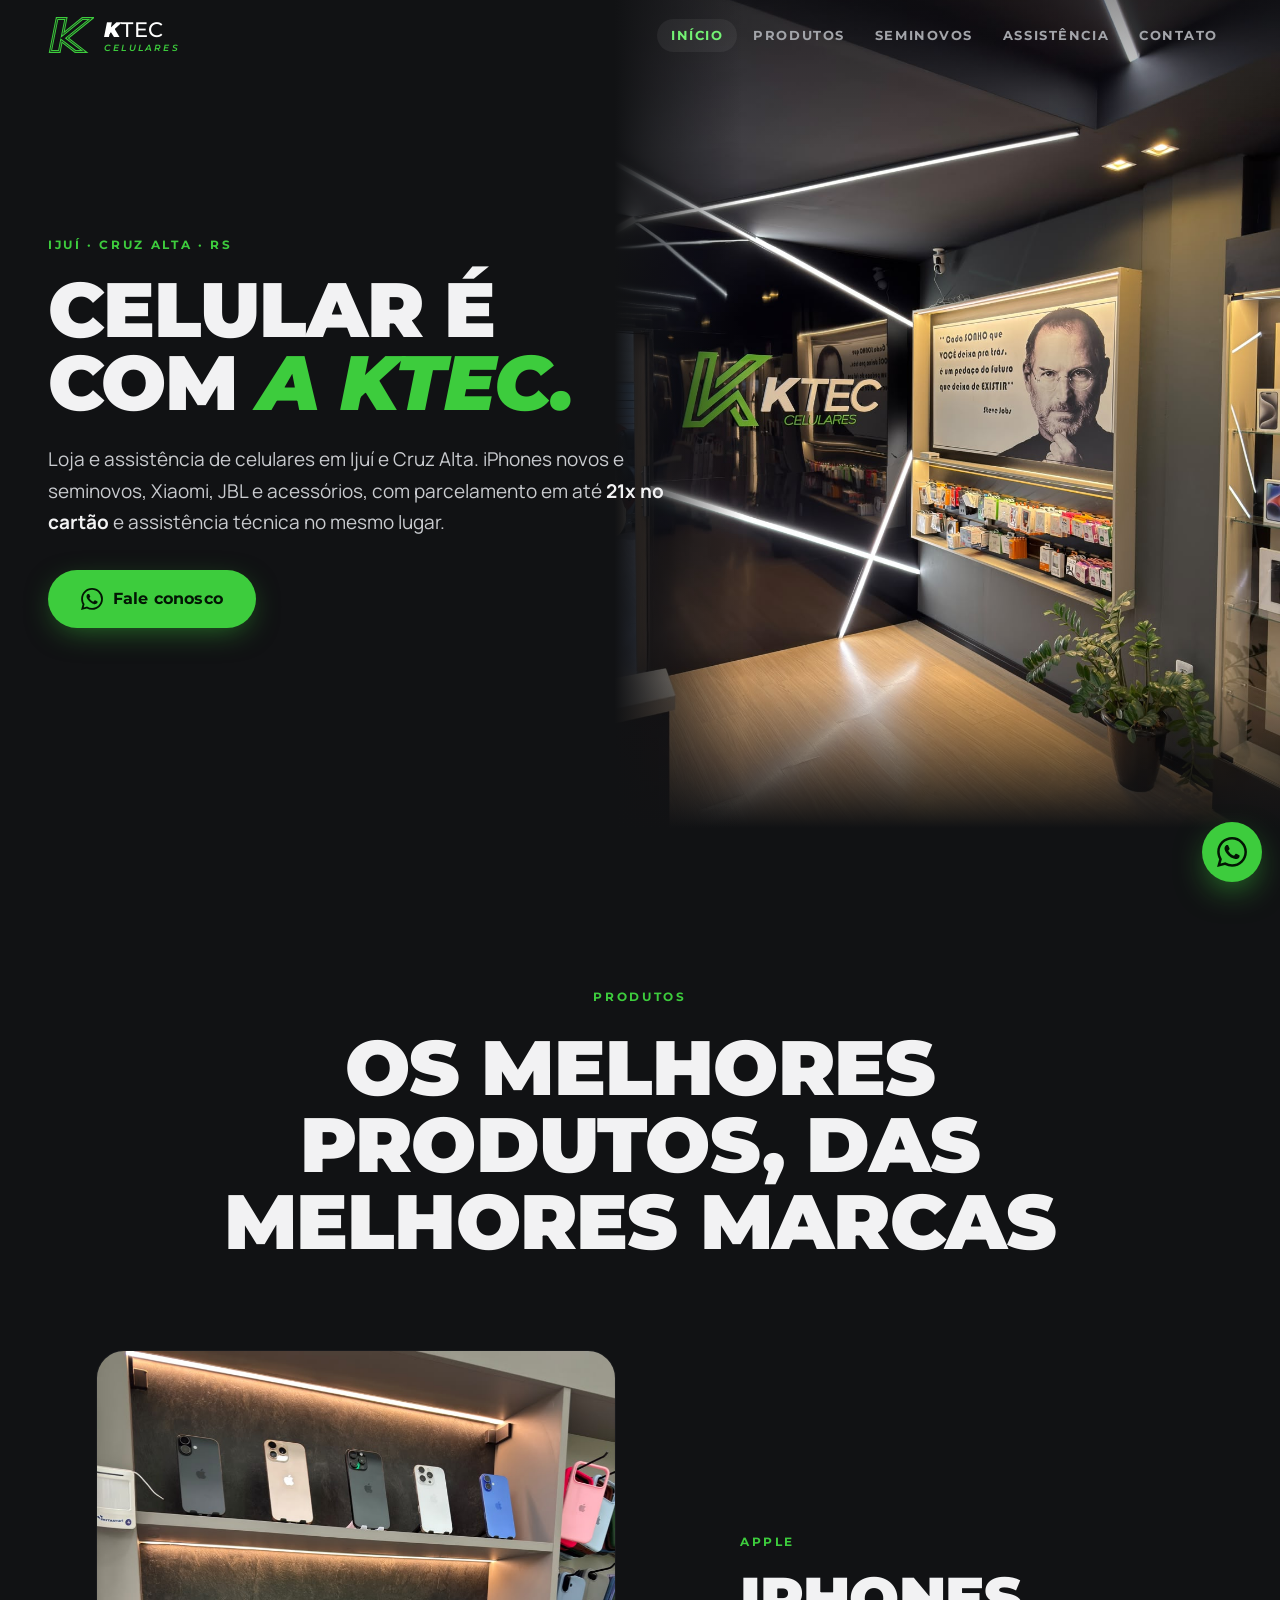
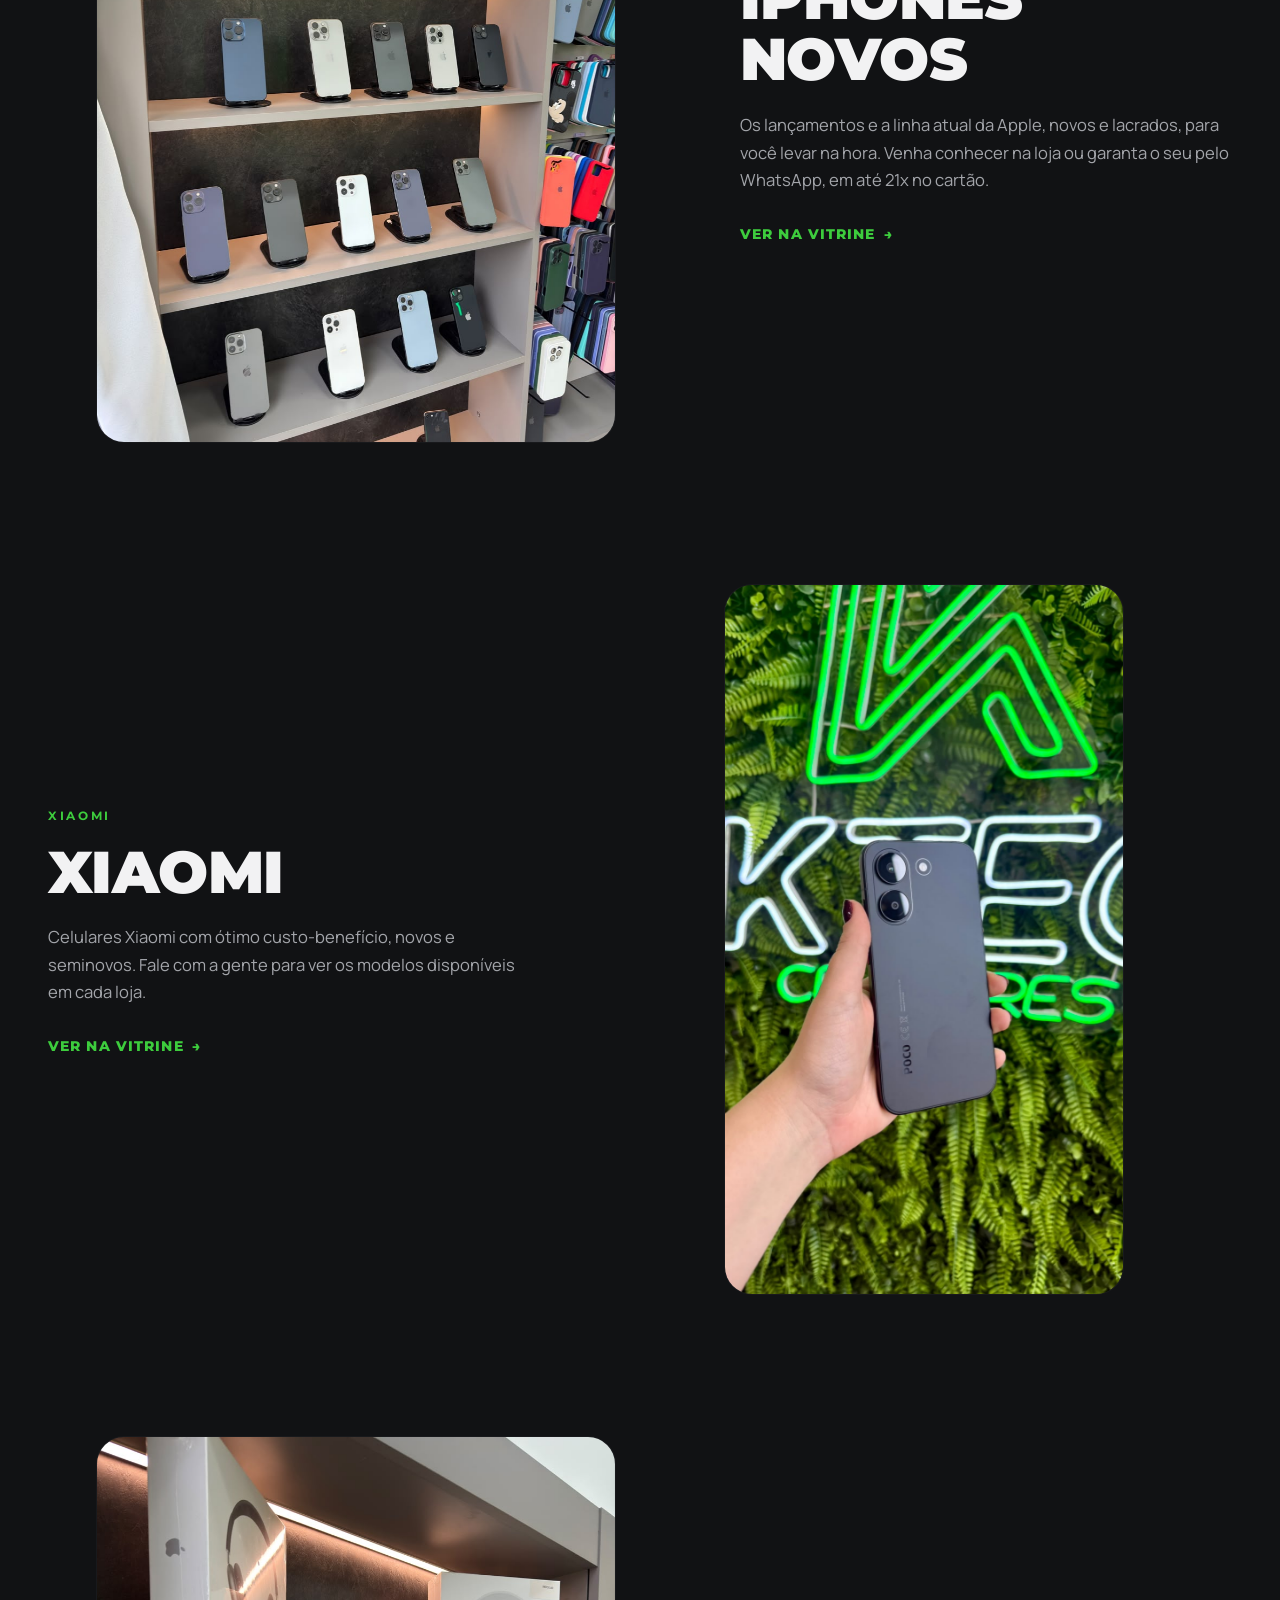
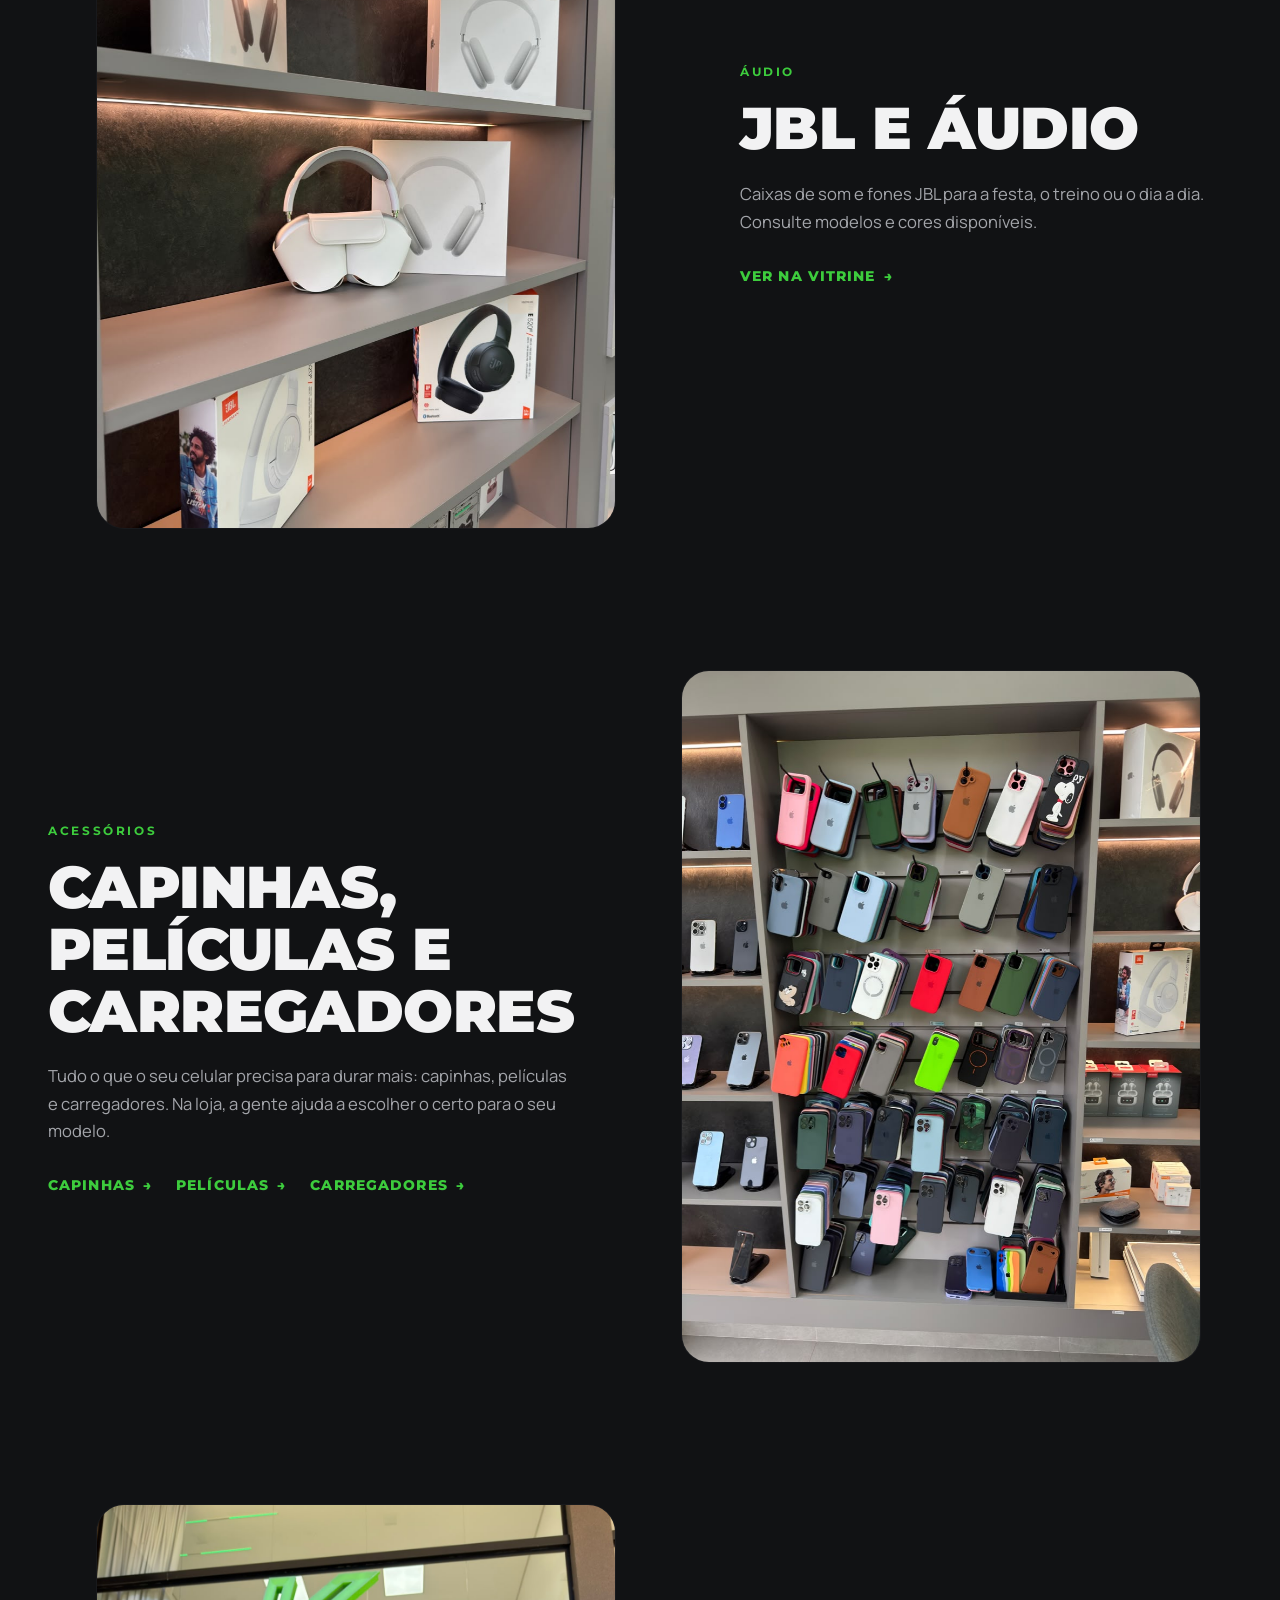
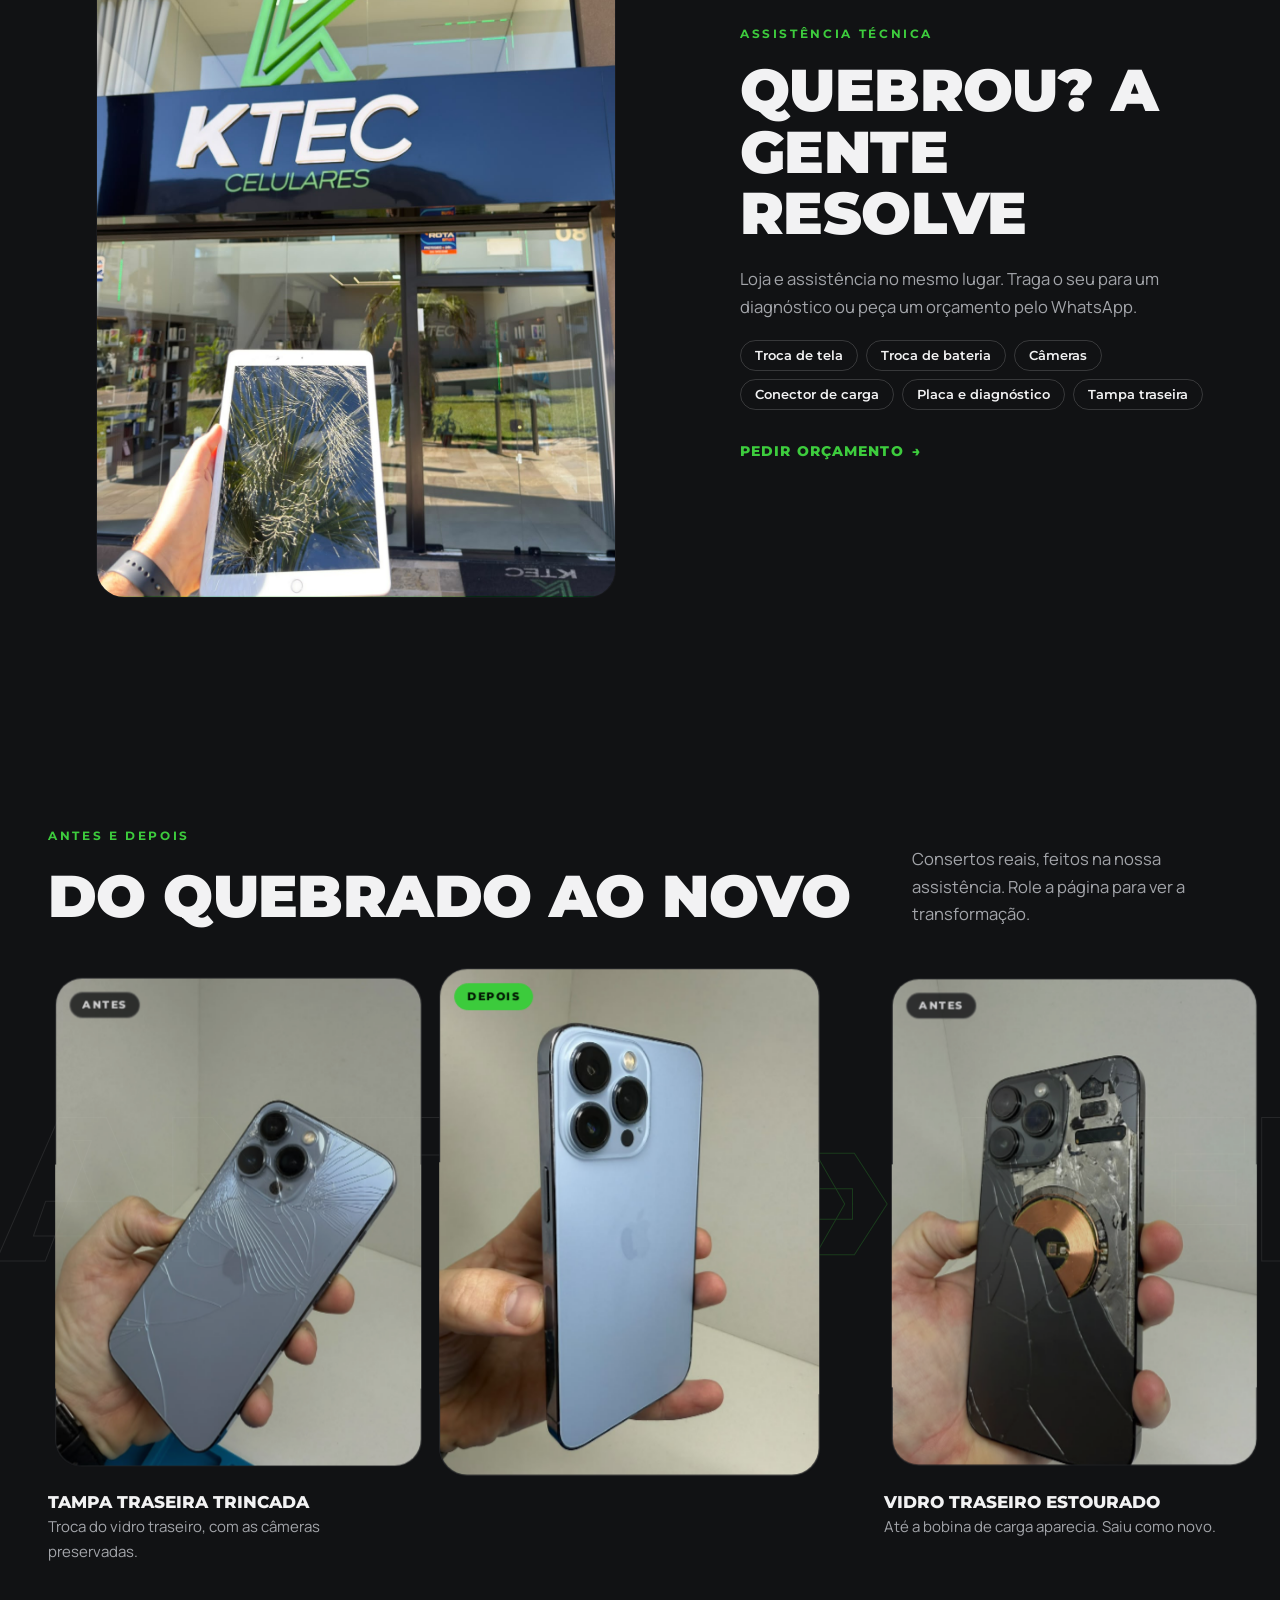
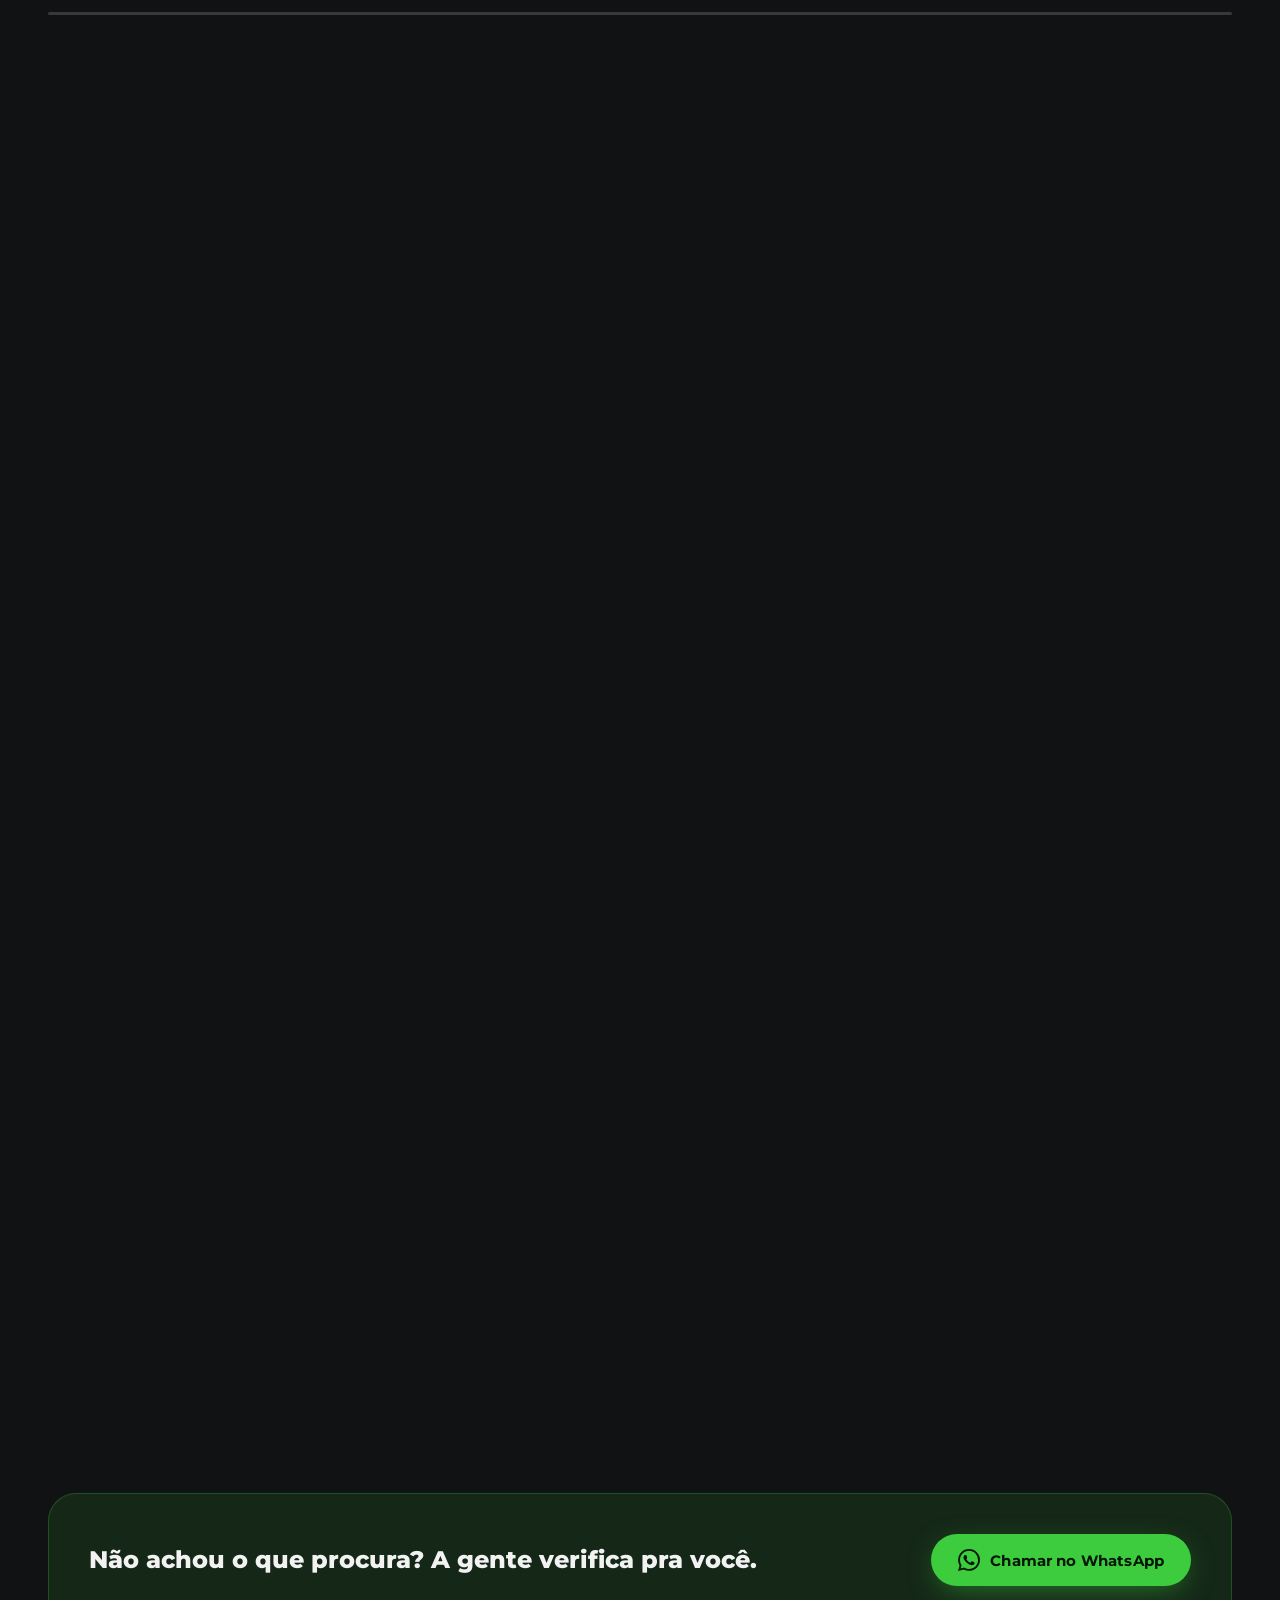
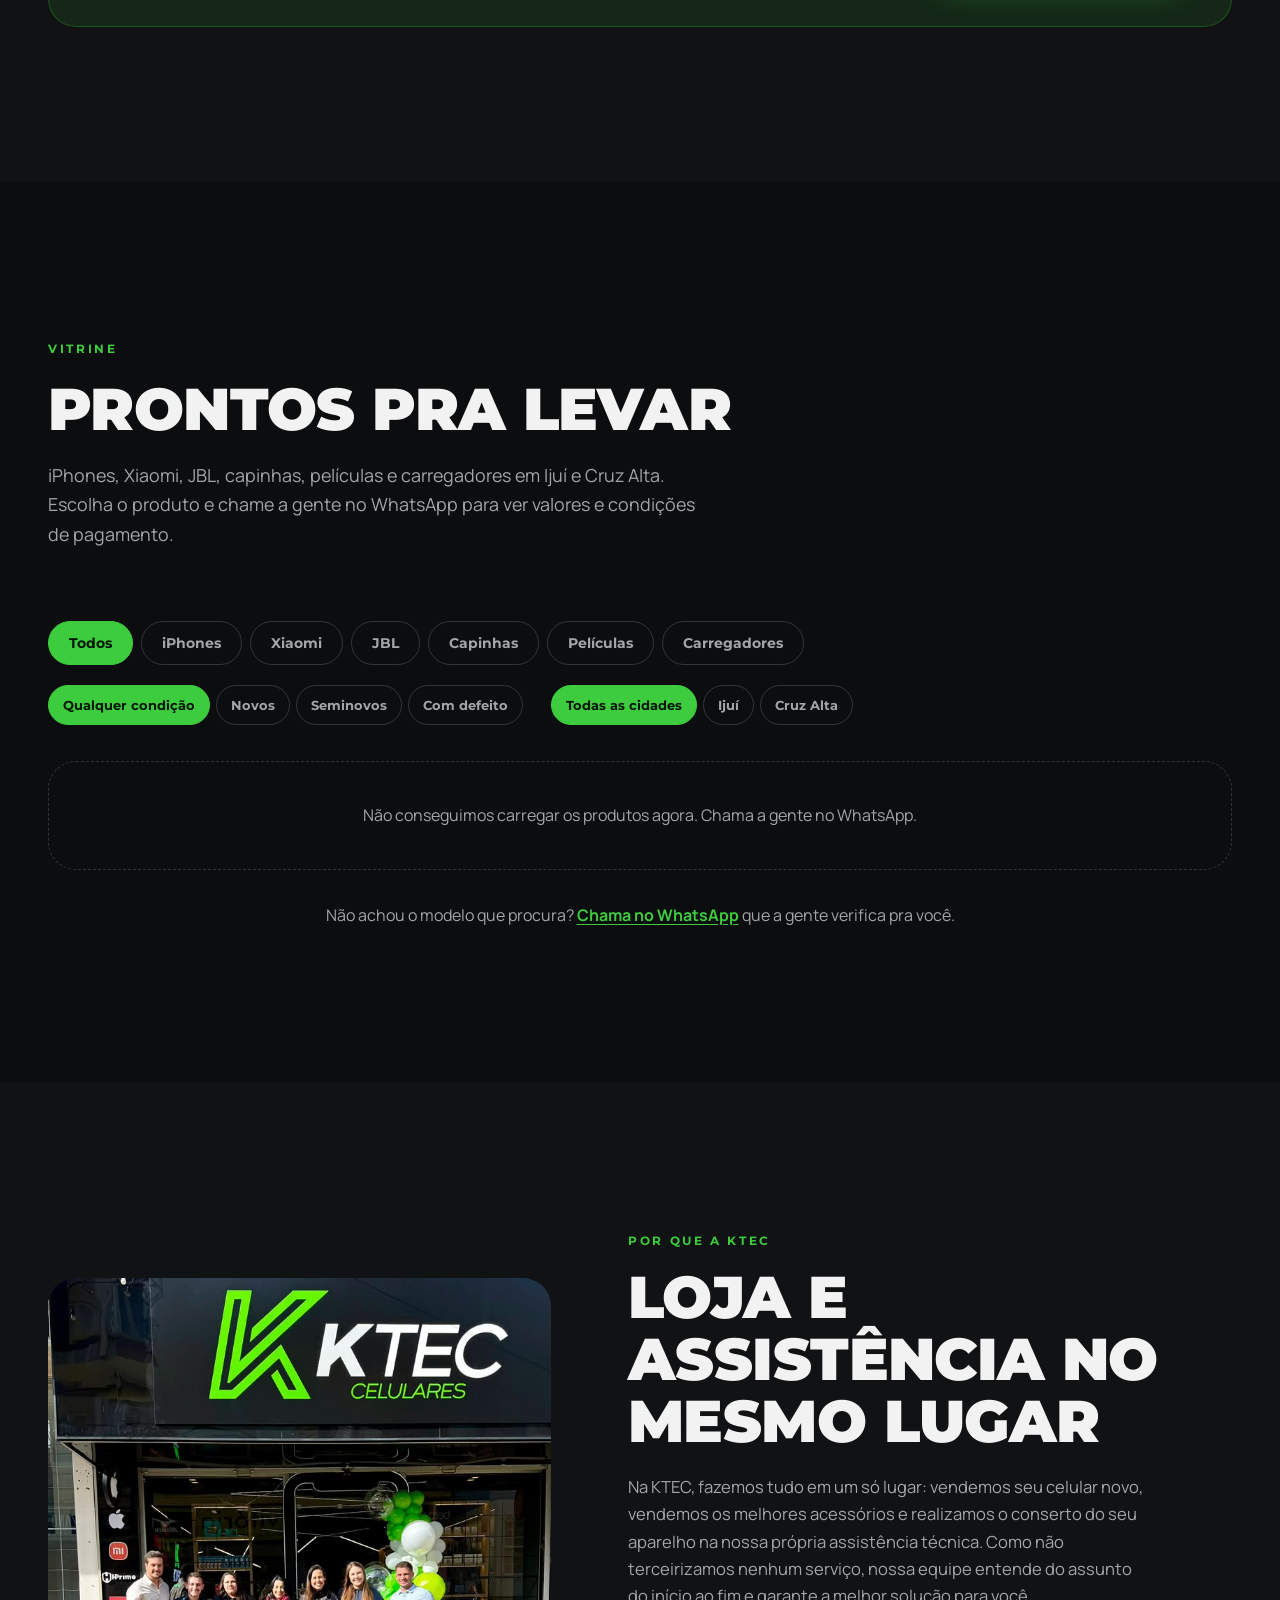
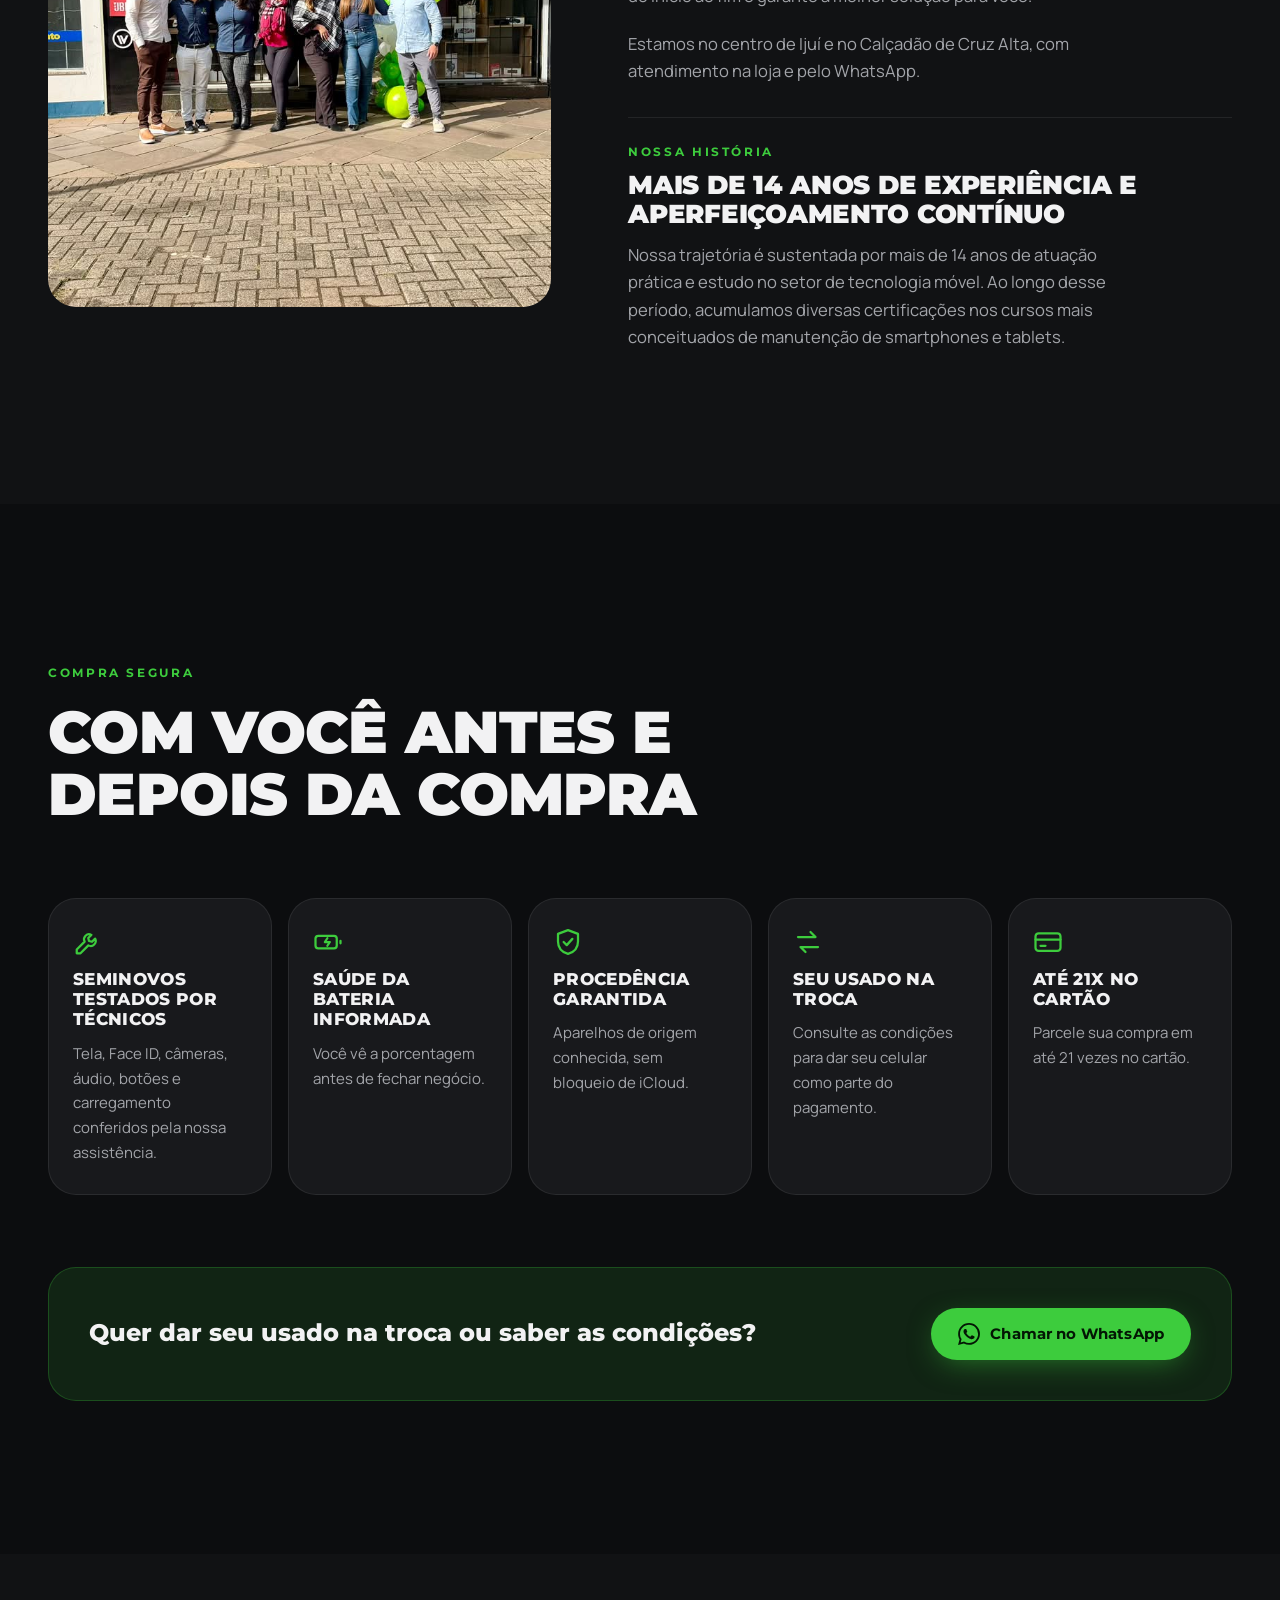
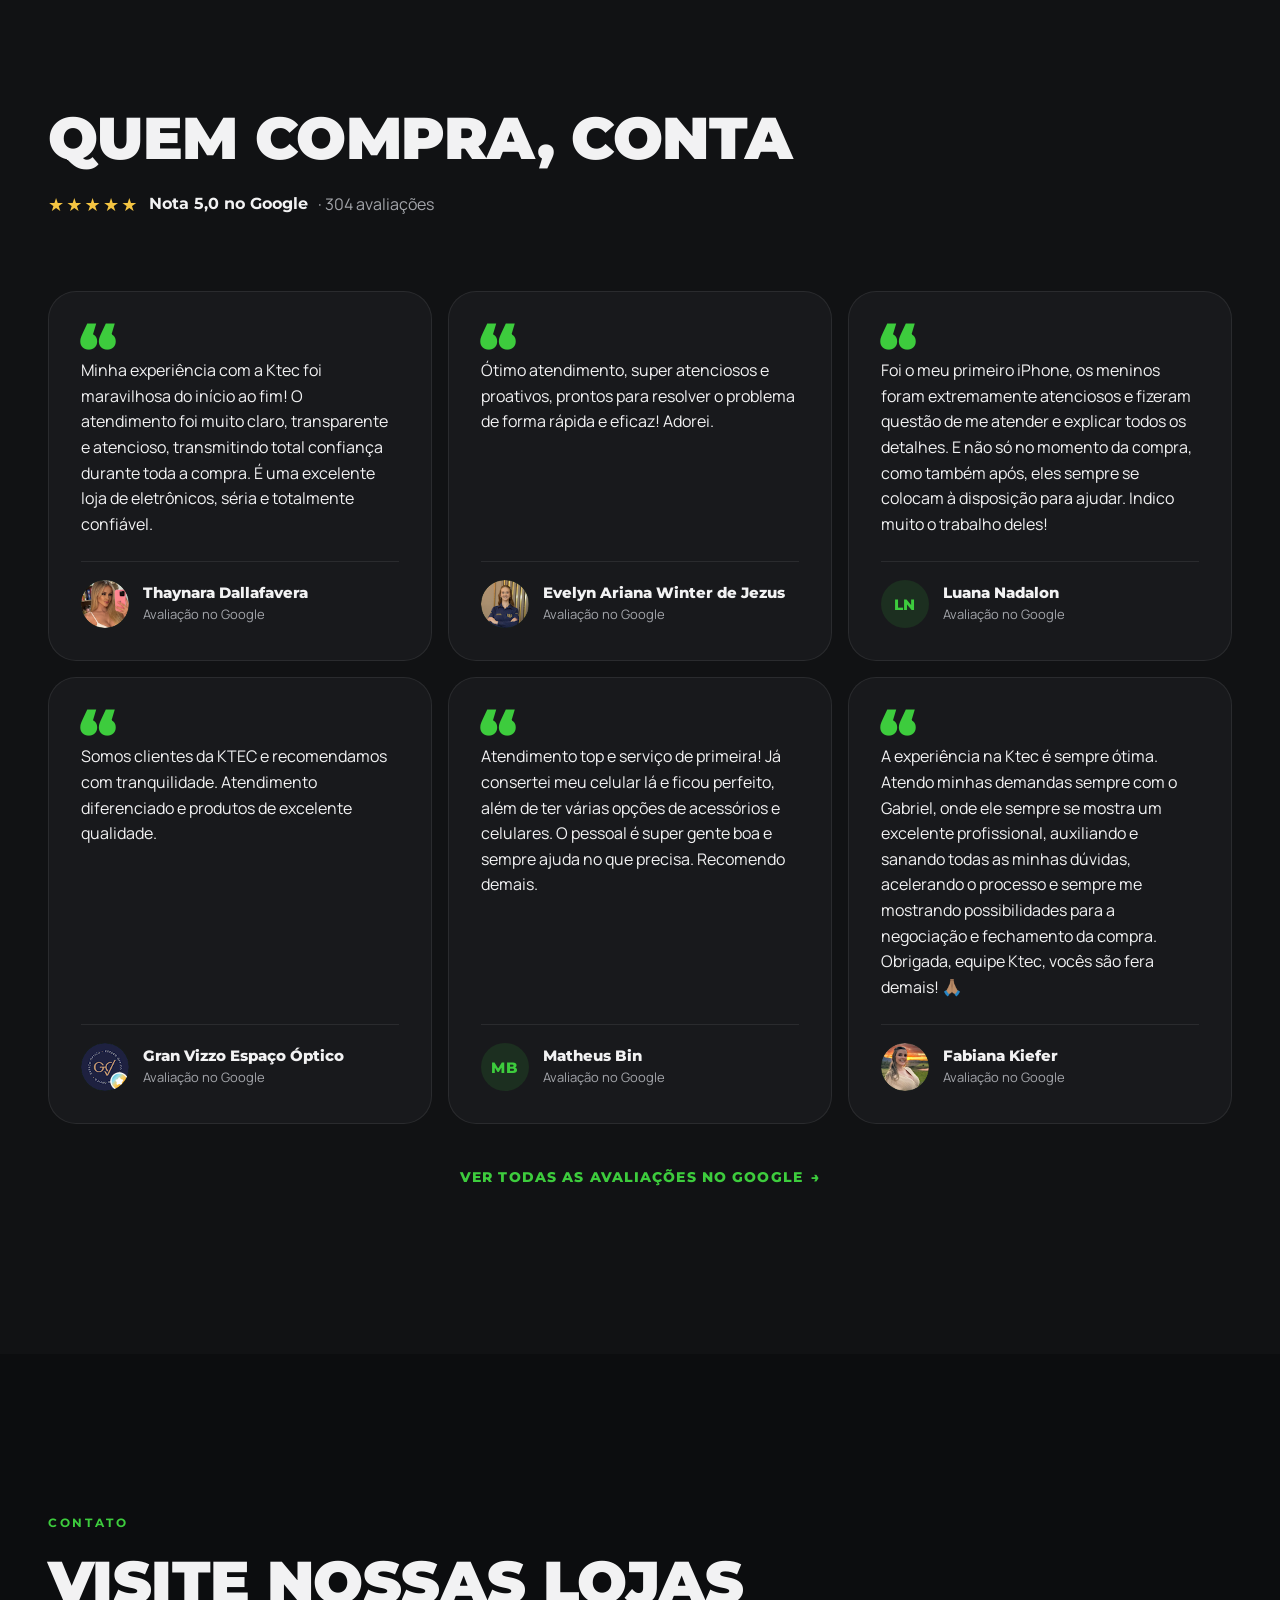
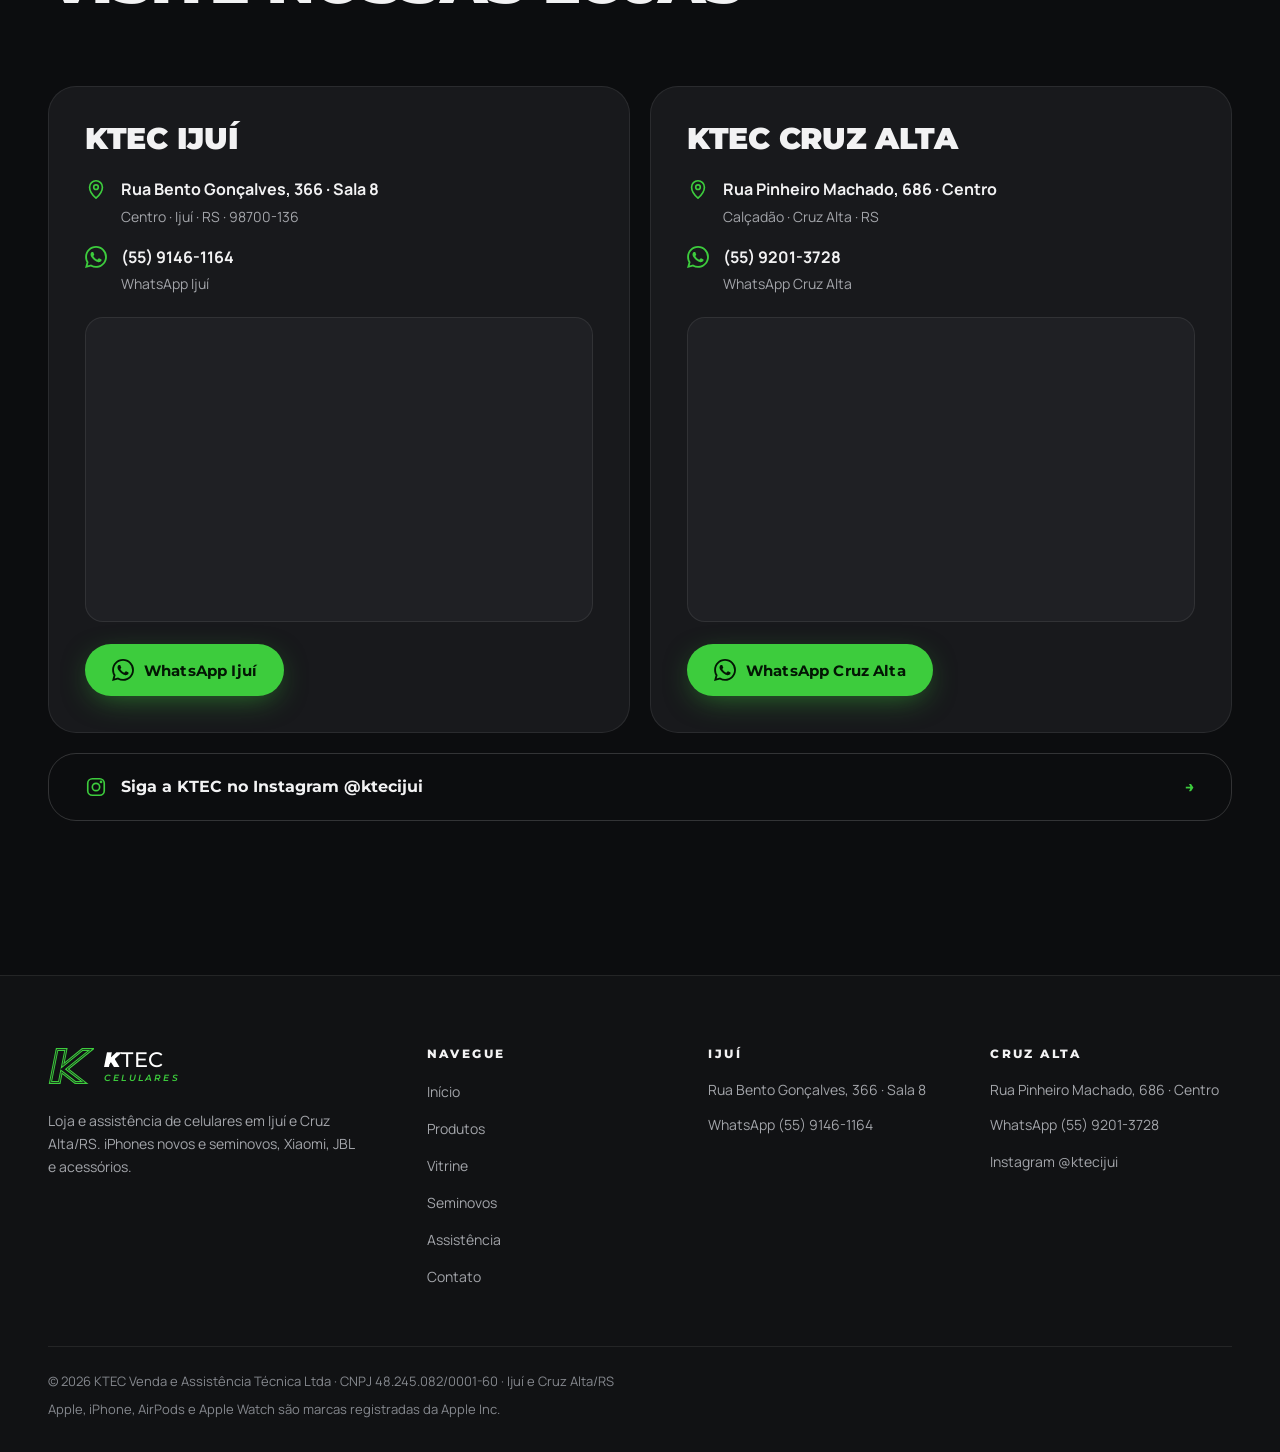
==== commit 3e337f4b: "Galeria de antes e depois dos consertos Traz do repositório ktec2 (commit cc4d002) a seção "Do quebr" ====
--- a/index.html
+++ b/index.html
@@ -178,6 +178,49 @@
         </div>
       </article>
 
+      <!-- Antes e depois dos consertos: ao rolar para baixo, a galeria anda para o lado (js/site.js) -->
+      <section class="repairs" id="antes-depois" aria-labelledby="repairs-titulo">
+        <div class="repairs-sticky">
+          <p class="repairs-marquee" aria-hidden="true">Antes <span>→</span> Depois <span>→</span> Antes <span>→</span> Depois</p>
+          <div class="container repairs-head">
+            <div>
+              <p class="eyebrow">Antes e depois</p>
+              <h2 id="repairs-titulo">Do quebrado ao novo</h2>
+            </div>
+            <p class="repairs-lead">Consertos reais, feitos na nossa assistência. Role a página para ver a transformação.</p>
+          </div>
+          <div class="repairs-track">
+            <figure class="repair">
+              <div class="repair-media">
+                <div class="repair-shot"><img src="assets/img/reparos/tampa-azul-antes.jpg" width="960" height="1280" loading="lazy" decoding="async" alt="Antes: iPhone 13 Pro azul com a tampa traseira toda trincada"><span class="repair-tag">Antes</span></div>
+                <div class="repair-shot repair-depois"><img src="assets/img/reparos/tampa-azul-depois.jpg" width="960" height="1280" loading="lazy" decoding="async" alt="Depois: o mesmo iPhone 13 Pro com a tampa traseira nova, sem nenhuma trinca"><span class="repair-tag">Depois</span></div>
+              </div>
+              <figcaption><b>Tampa traseira trincada</b>Troca do vidro traseiro, com as câmeras preservadas.</figcaption>
+            </figure>
+            <figure class="repair">
+              <div class="repair-media">
+                <div class="repair-shot"><img src="assets/img/reparos/tampa-preta-antes.jpg" width="960" height="1280" loading="lazy" decoding="async" alt="Antes: iPhone preto com o vidro traseiro estourado e a bobina de carregamento à mostra"><span class="repair-tag">Antes</span></div>
+                <div class="repair-shot repair-depois"><img src="assets/img/reparos/tampa-preta-depois.jpg" width="960" height="1280" loading="lazy" decoding="async" alt="Depois: o mesmo iPhone com a tampa traseira nova e lisa"><span class="repair-tag">Depois</span></div>
+              </div>
+              <figcaption><b>Vidro traseiro estourado</b>Até a bobina de carga aparecia. Saiu como novo.</figcaption>
+            </figure>
+            <figure class="repair">
+              <div class="repair-media">
+                <div class="repair-shot"><img src="assets/img/reparos/tampa-nova-e-antiga.jpg" width="1200" height="1600" loading="lazy" decoding="async" alt="Mão segurando um iPhone preto com a tampa traseira nova ao lado da tampa antiga toda estilhaçada, em frente ao logo da KTEC"></div>
+              </div>
+              <figcaption><b>Tampa nova no lugar</b>Ao lado, a peça estilhaçada que saiu.</figcaption>
+            </figure>
+            <figure class="repair">
+              <div class="repair-media">
+                <div class="repair-shot"><img src="assets/img/reparos/bateria-nova.jpg" width="1200" height="1600" loading="lazy" decoding="async" alt="iPhone mostrando a saúde da bateria em 100%, ao lado da bateria antiga retirada, em frente ao logo da KTEC"></div>
+              </div>
+              <figcaption><b>Bateria nova</b>Saúde da bateria de volta aos 100%.</figcaption>
+            </figure>
+          </div>
+          <div class="container repairs-foot" aria-hidden="true"><span class="repairs-progress"><span></span></span></div>
+        </div>
+      </section>
+
       <div class="group-cta container reveal">
         <p>Não achou o que procura? A gente verifica pra você.</p>
         <button class="btn btn-green" type="button" data-wa-escolher="Olá, KTEC! Estou procurando um produto e queria saber se vocês têm.">
--- a/css/site.css
+++ b/css/site.css
@@ -198,7 +198,7 @@
 .section { padding: var(--space) 0; position: relative; }
 .section-tight { padding: clamp(56px, 8vw, 96px) 0; }
 .section-alt { background: var(--bg-2); }
-.section h2, .block h2, .band-title {
+.section h2, .block h2, .repairs h2, .band-title {
   font-weight: 900; text-transform: uppercase; letter-spacing: -.01em; font-size: clamp(30px, 4.6vw, 60px);
 }
 .section-head { max-width: 780px; margin-bottom: clamp(40px, 6vw, 72px); }
@@ -231,6 +231,67 @@
 }
 .tags { display: flex; flex-wrap: wrap; gap: 8px; }
 .tags li { padding: 8px 14px; border-radius: 999px; border: 1px solid var(--line-2); font: 600 13px/1 var(--font-display); color: var(--text); }
+
+/* ---------- 4b. Antes e depois dos consertos ----------
+   Sem JS (ou com movimento reduzido): faixa de fotos que se arrasta para o lado.
+   Com .is-motion (js/site.js): a seção fica presa na tela e a rolagem empurra a faixa para o lado;
+   cada foto cresce ao chegar no centro (--d = distância até o centro, de -1 a 1). */
+.repairs { --edge: max(var(--gutter), (100% - var(--maxw)) / 2); --card-h: min(62svh, 540px); position: relative; }
+.repairs-sticky { position: relative; isolation: isolate; overflow: hidden; display: grid; grid-template-columns: minmax(0, 1fr); gap: clamp(24px, 3vw, 36px); }
+.repairs-head { display: flex; flex-wrap: wrap; align-items: flex-end; justify-content: space-between; gap: 16px 48px; }
+.repairs h2 { margin-top: 18px; }
+.repairs-lead { color: var(--muted); font-size: clamp(16px, 1.3vw, 18px); max-width: 32ch; }
+.repairs-marquee {
+  position: absolute; left: 0; top: 50%; z-index: -1; white-space: nowrap; pointer-events: none;
+  font: 900 clamp(90px, 16vw, 240px)/1 var(--font-display); text-transform: uppercase; letter-spacing: -.02em;
+  color: transparent; -webkit-text-stroke: 1px rgba(255, 255, 255, .09);
+  transform: translate3d(calc(var(--p, 0) * -40%), -50%, 0);
+}
+.repairs-marquee span { -webkit-text-stroke-color: rgba(61, 204, 61, .22); }
+
+.repairs-track {
+  display: flex; align-items: flex-start; gap: clamp(28px, 5vw, 72px);
+  padding: 4px var(--edge) 12px; overflow-x: auto; scroll-snap-type: x mandatory; scrollbar-width: none;
+}
+.repairs-track::-webkit-scrollbar { display: none; }
+.repair { flex: none; display: grid; gap: 16px; scroll-snap-align: center; }
+.repair-media { display: flex; gap: 10px; }
+.repair-shot {
+  position: relative; flex: none; height: var(--card-h); aspect-ratio: 3 / 4; overflow: hidden;
+  border-radius: var(--radius-lg); background: var(--surface); border: 1px solid var(--line);
+}
+.repair-shot img { position: absolute; inset: 0; width: 100%; height: 100%; object-fit: cover; }
+.repair-tag {
+  position: absolute; top: 14px; left: 14px; padding: 7px 12px; border-radius: 999px;
+  font: 800 11px/1 var(--font-display); letter-spacing: .14em; text-transform: uppercase;
+  background: rgba(17, 18, 20, .78); border: 1px solid var(--line-2); color: var(--text);
+}
+.repair-depois .repair-tag { background: var(--green); border-color: var(--green); color: var(--green-ink); }
+.repair figcaption { display: grid; gap: 2px; color: var(--muted); font-size: 15px; max-width: 40ch; }
+.repair figcaption b { font: 800 17px/1.25 var(--font-display); text-transform: uppercase; color: var(--text); }
+.repairs-foot { display: none; }
+
+.is-motion .repairs-sticky {
+  position: sticky; top: 0; height: 100vh; height: 100svh;
+  align-content: center; padding: calc(var(--header-h) + 8px) 0 20px;
+}
+.is-motion .repairs-track { overflow: visible; scroll-snap-type: none; width: max-content; will-change: transform; transform: translate3d(var(--x, 0px), 0, 0); }
+.is-motion .repair-shot {
+  transform: scale(calc(1 - var(--a, 0) * .12)); opacity: calc(1 - var(--a, 0) * .45);
+  transition: border-color .4s;
+}
+.is-motion .repair-shot img { transform: translate3d(calc(var(--d, 0) * -7%), 0, 0) scale(1.16); }
+.is-motion .repairs-foot { display: block; }
+.repairs-progress { display: block; height: 3px; border-radius: 3px; background: var(--line-2); overflow: hidden; }
+.repairs-progress span { display: block; height: 100%; background: var(--green); transform-origin: left; transform: scaleX(var(--p, 0)); }
+@media (max-width: 899px) {
+  .repairs { --card-h: min(100svh - var(--header-h) - 290px, 112vw, 520px); }
+  .is-motion .repairs-lead { display: none; }
+  .repairs h2 { font-size: clamp(28px, 8vw, 44px); }
+}
+@media (min-width: 900px) {
+  .repairs { --card-h: min(100svh - var(--header-h) - 320px, 540px); }
+}
 
 .group-cta {
   display: flex; flex-wrap: wrap; align-items: center; justify-content: space-between; gap: 20px;
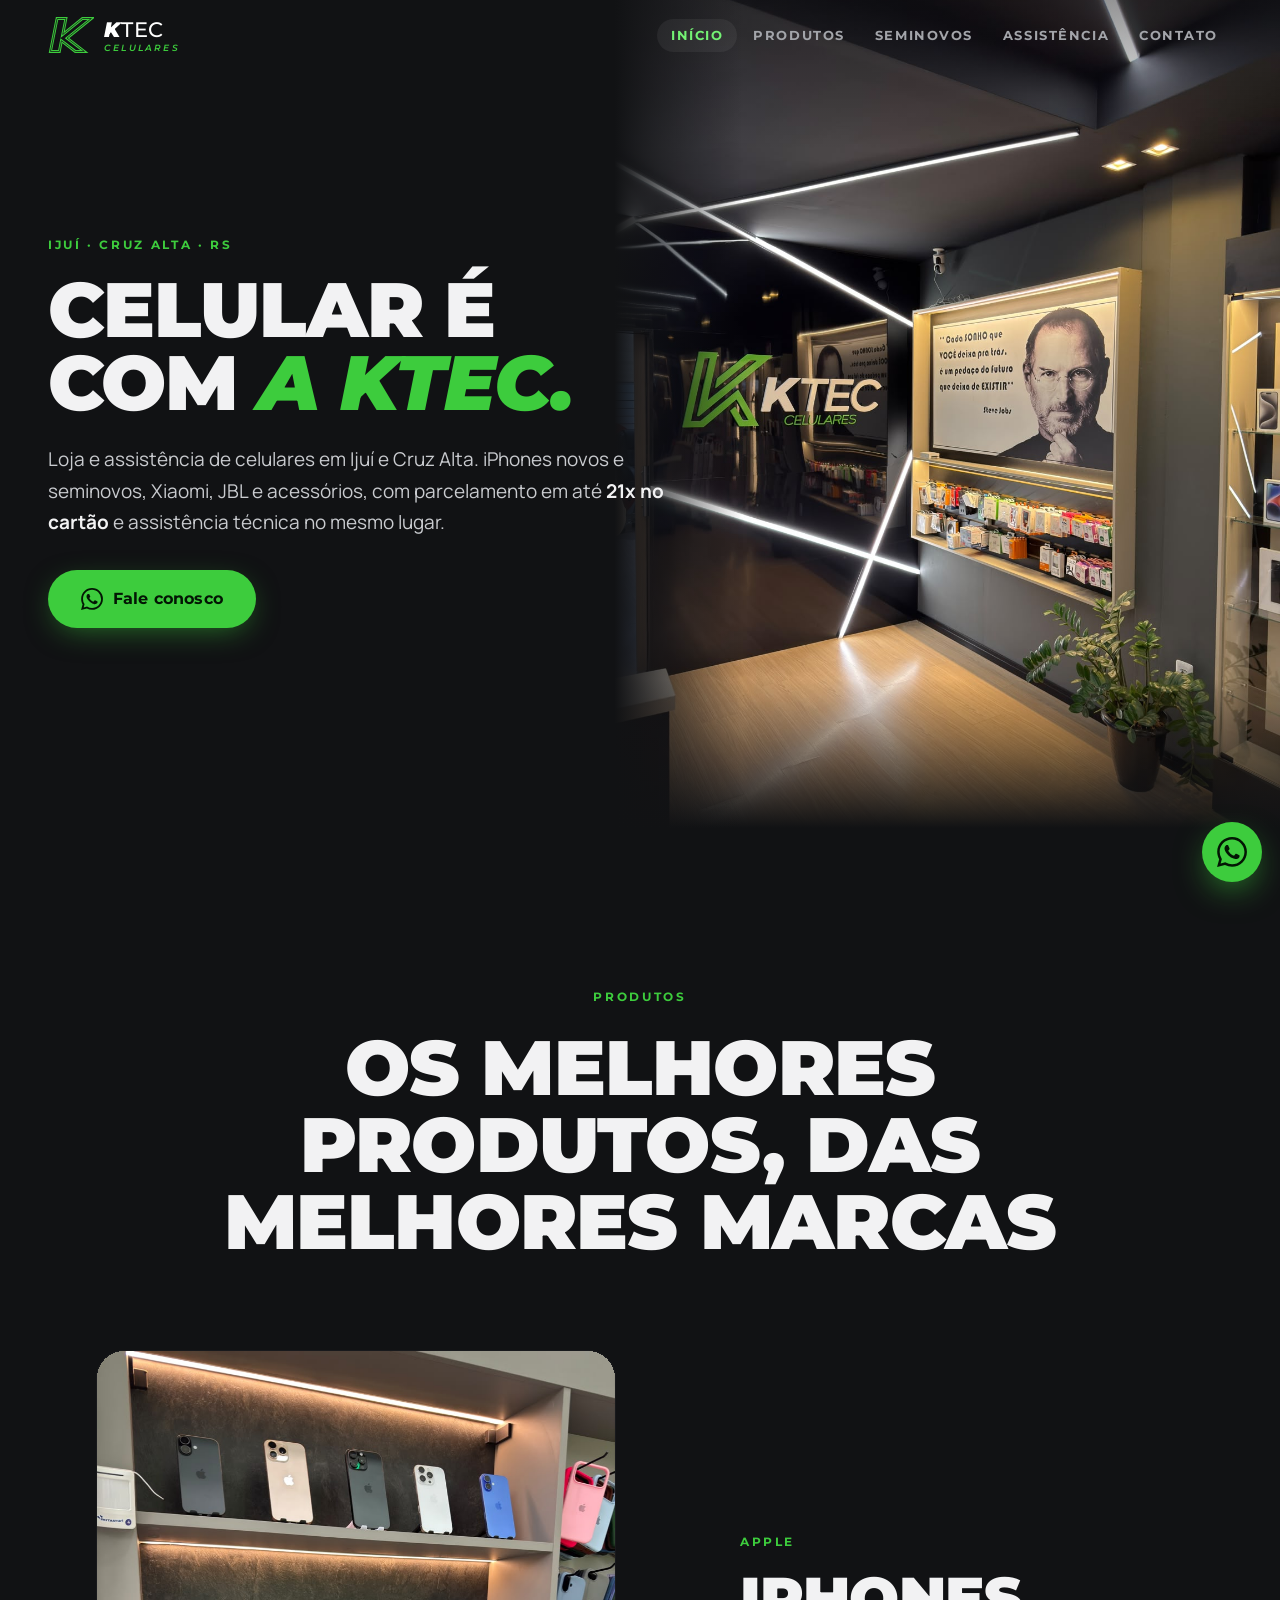
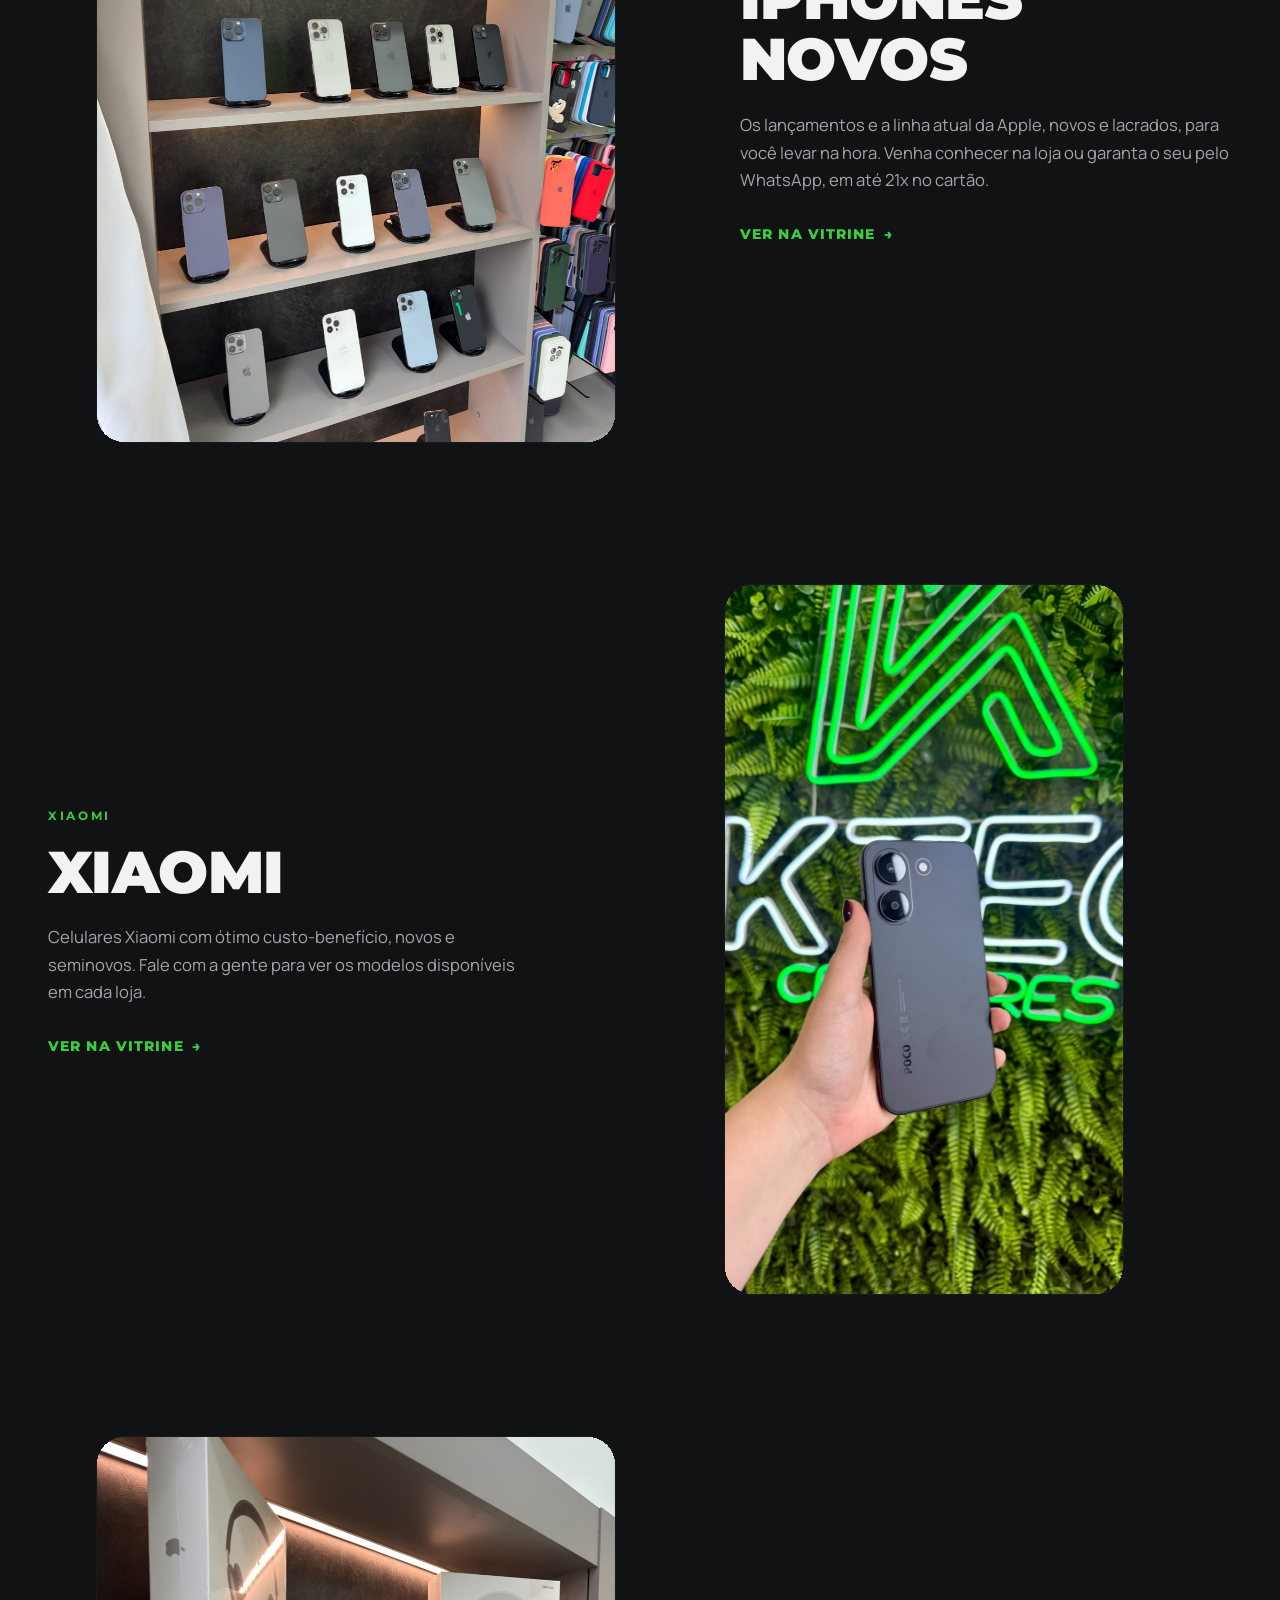
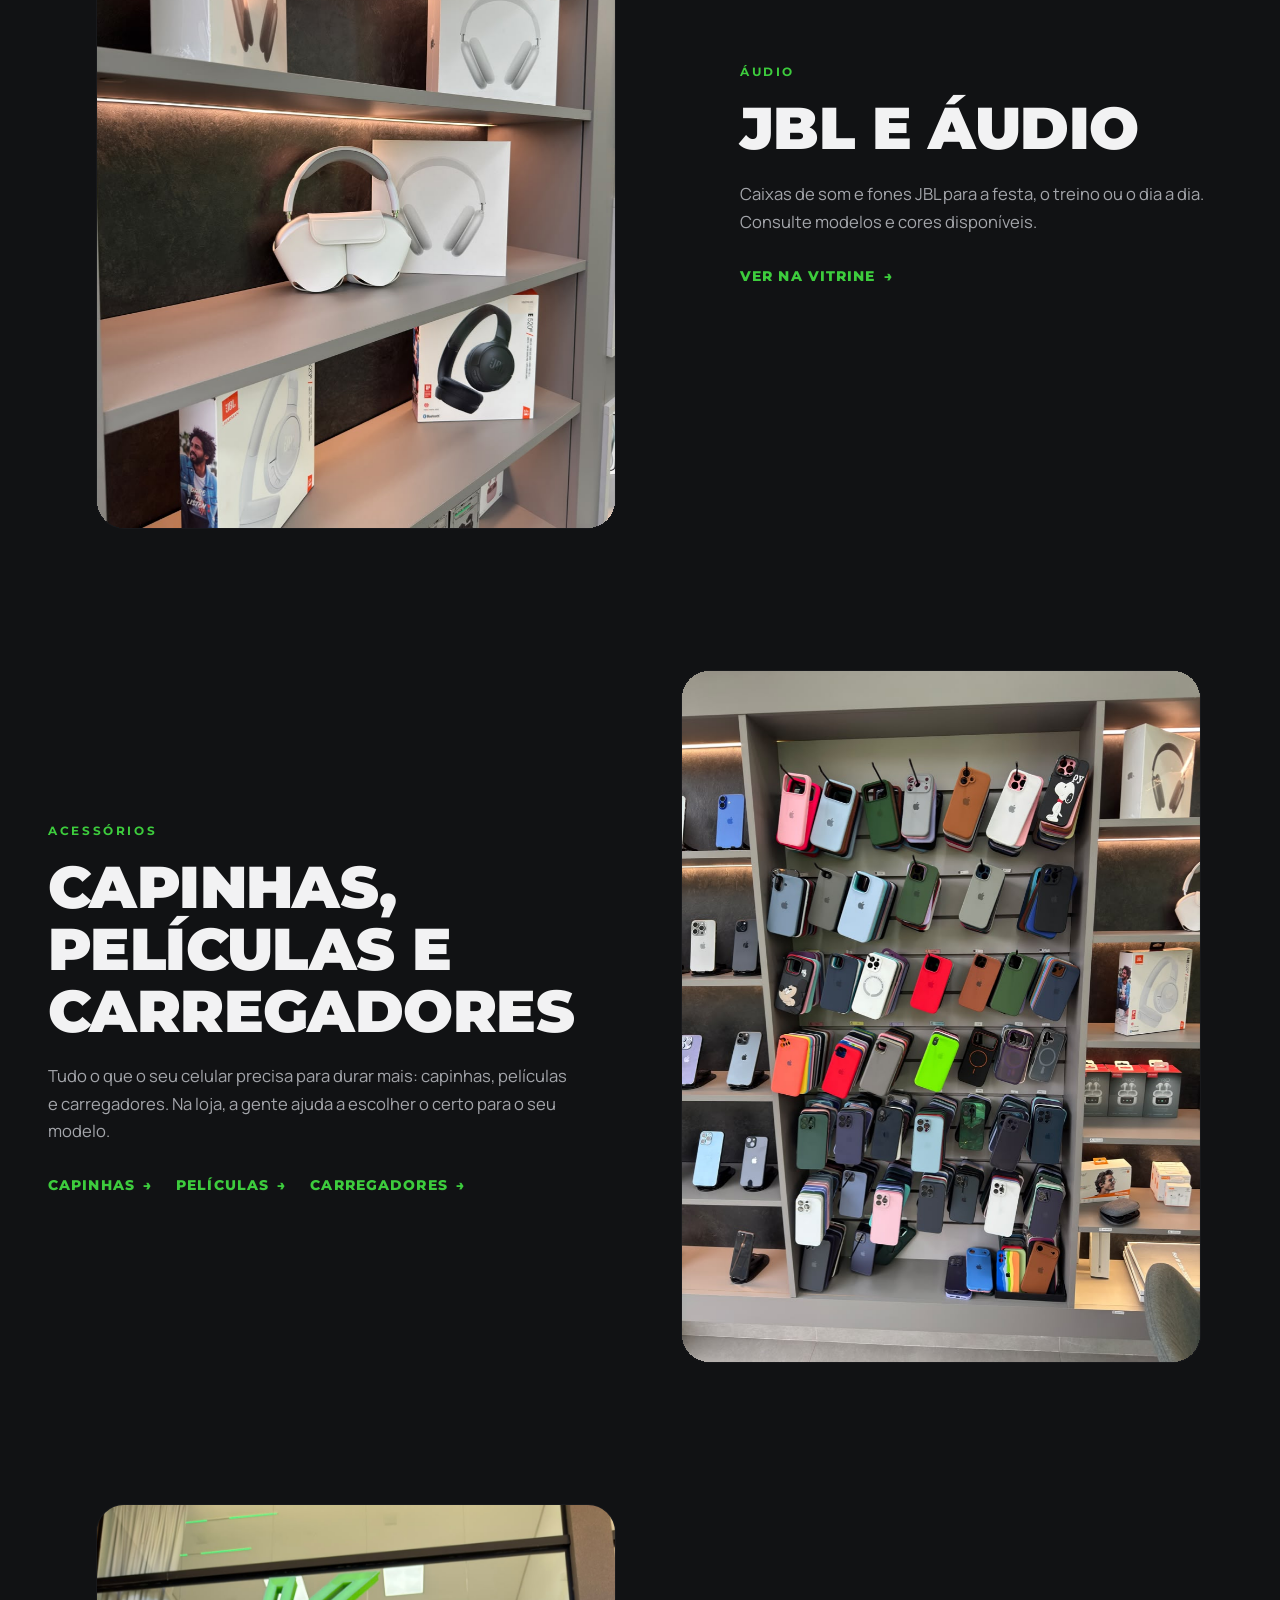
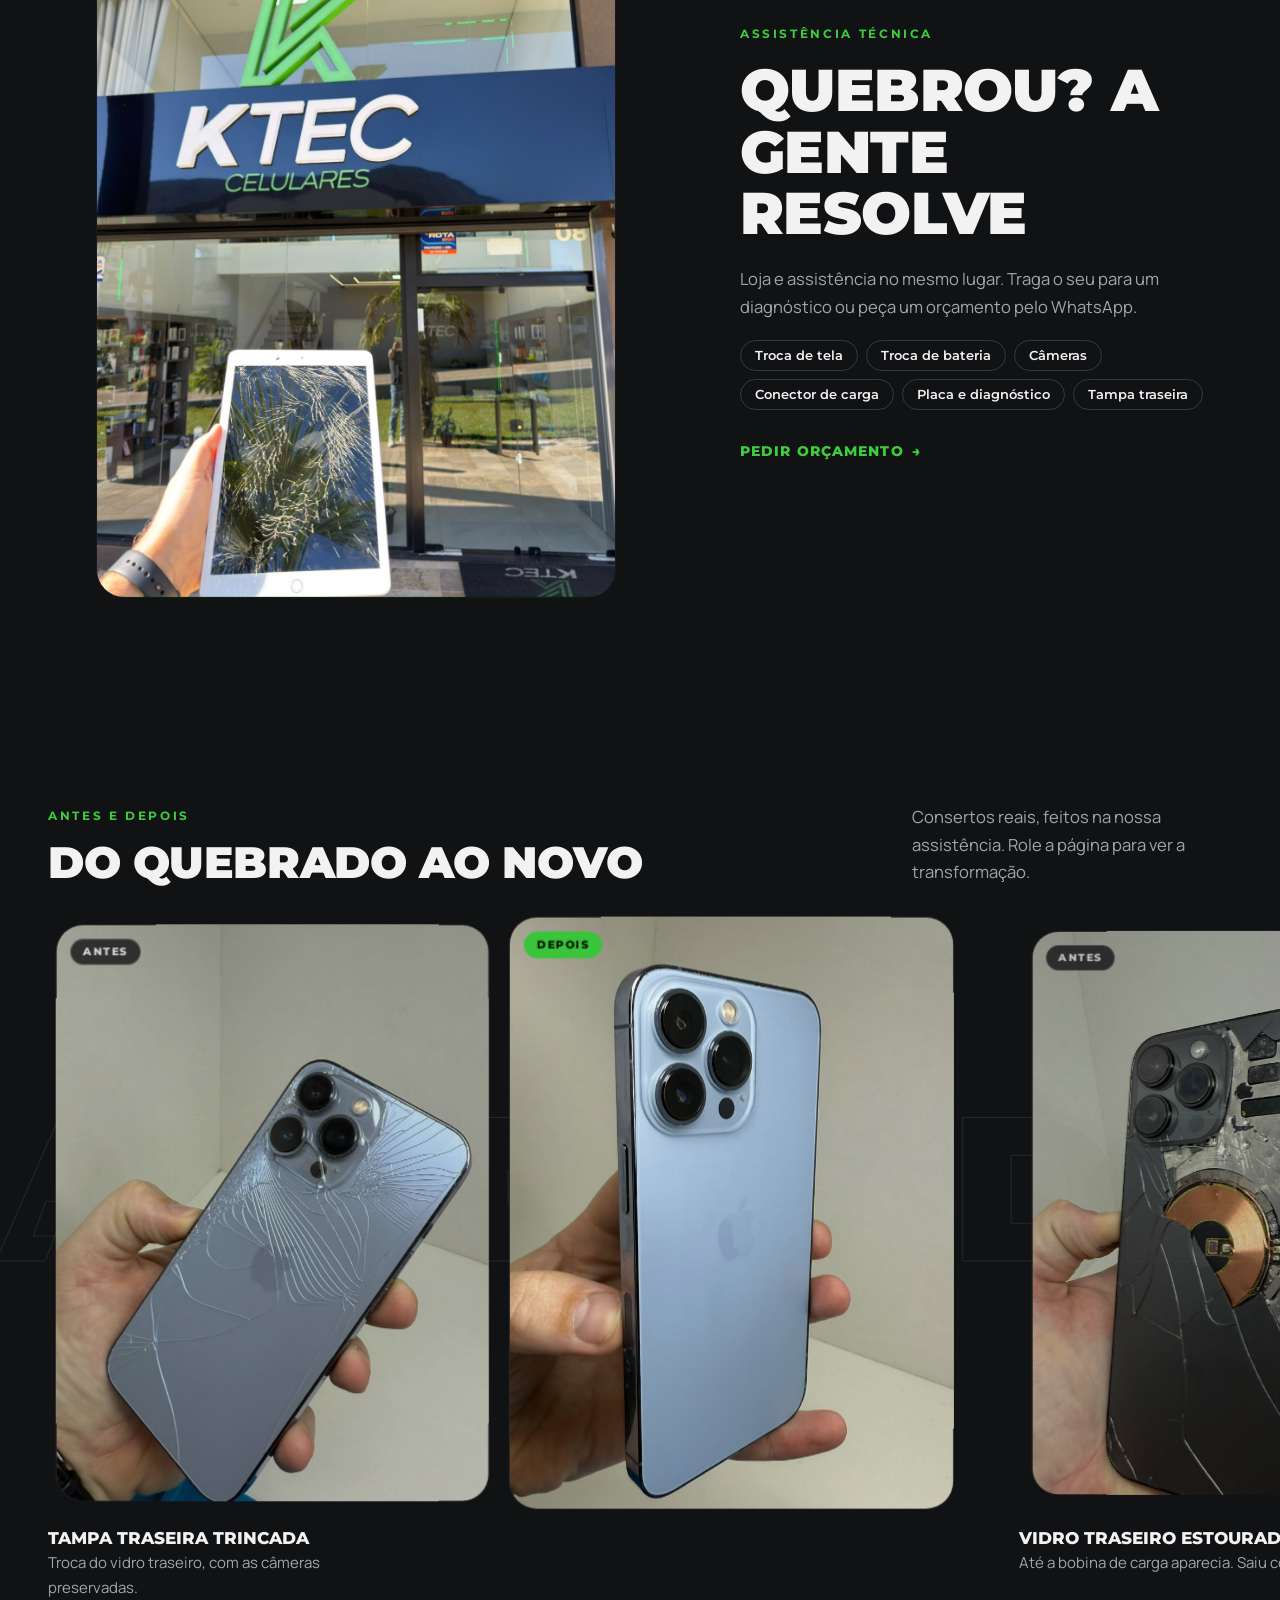
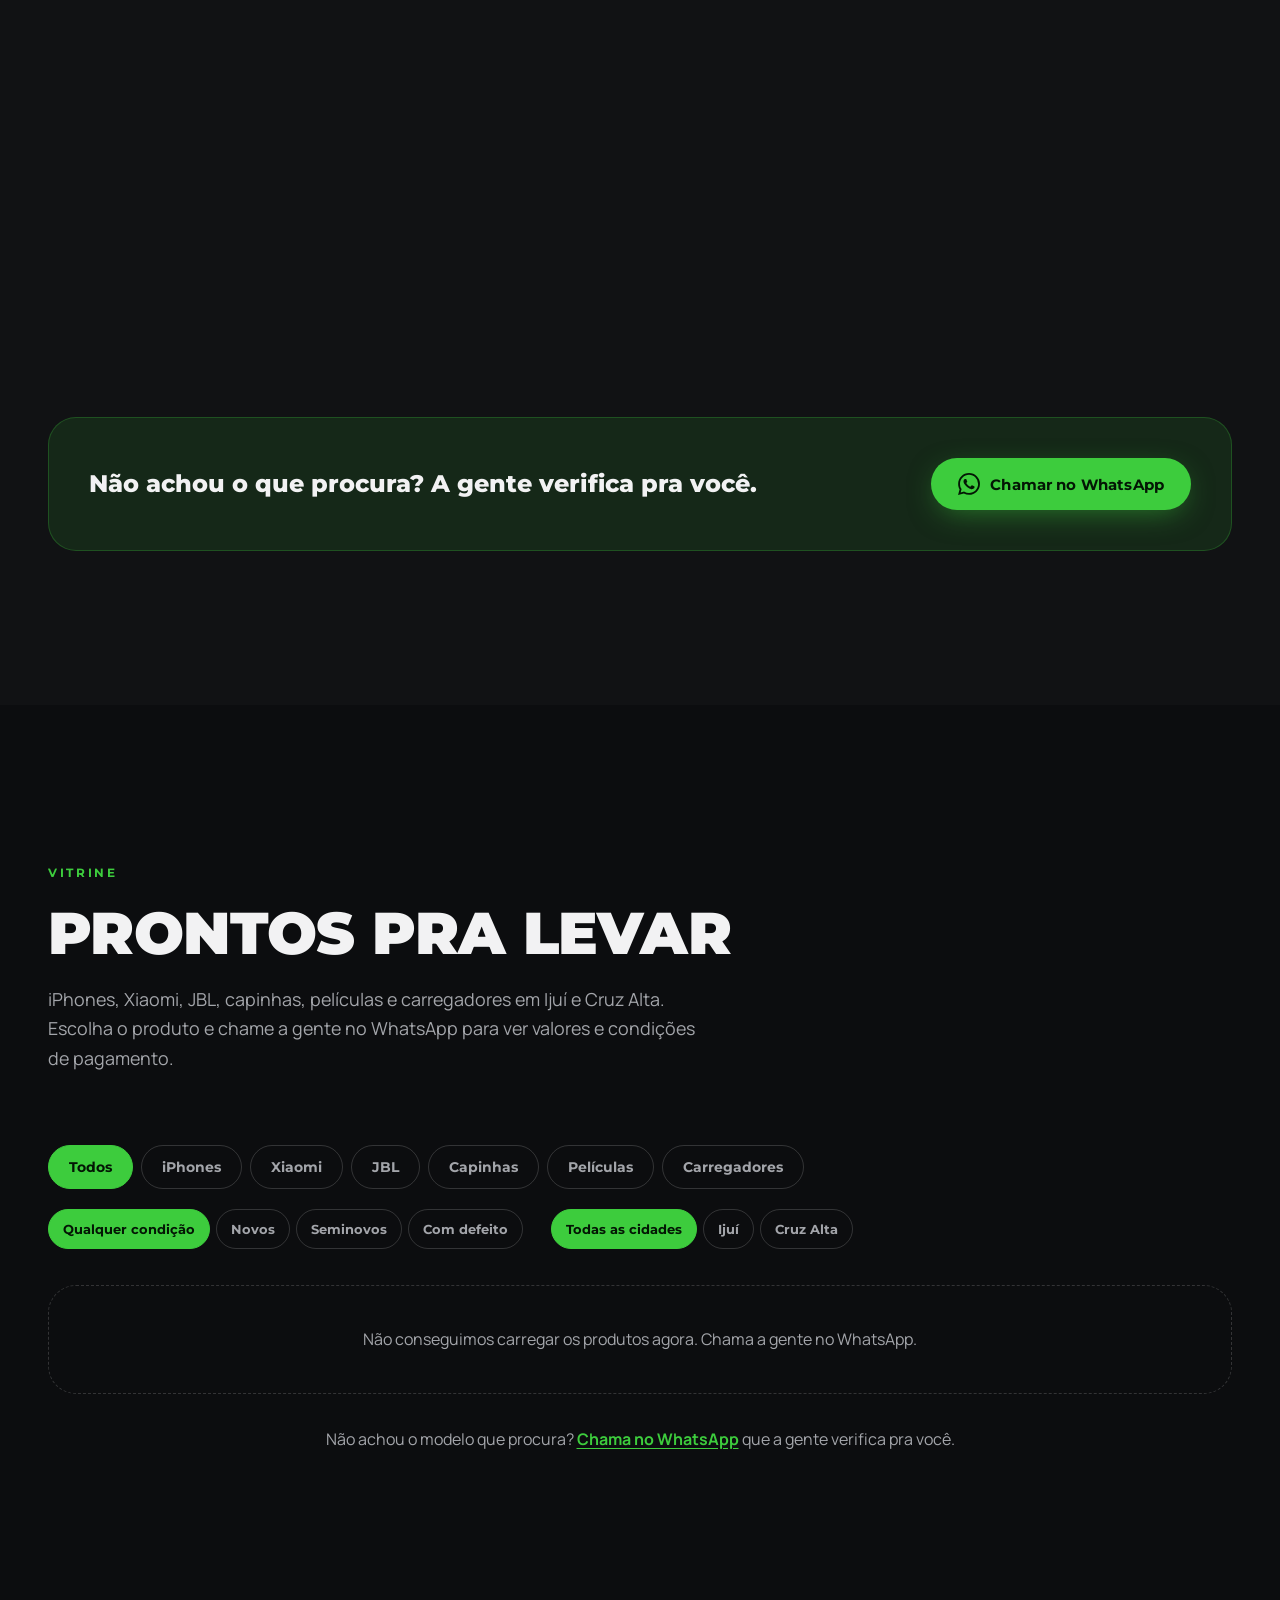
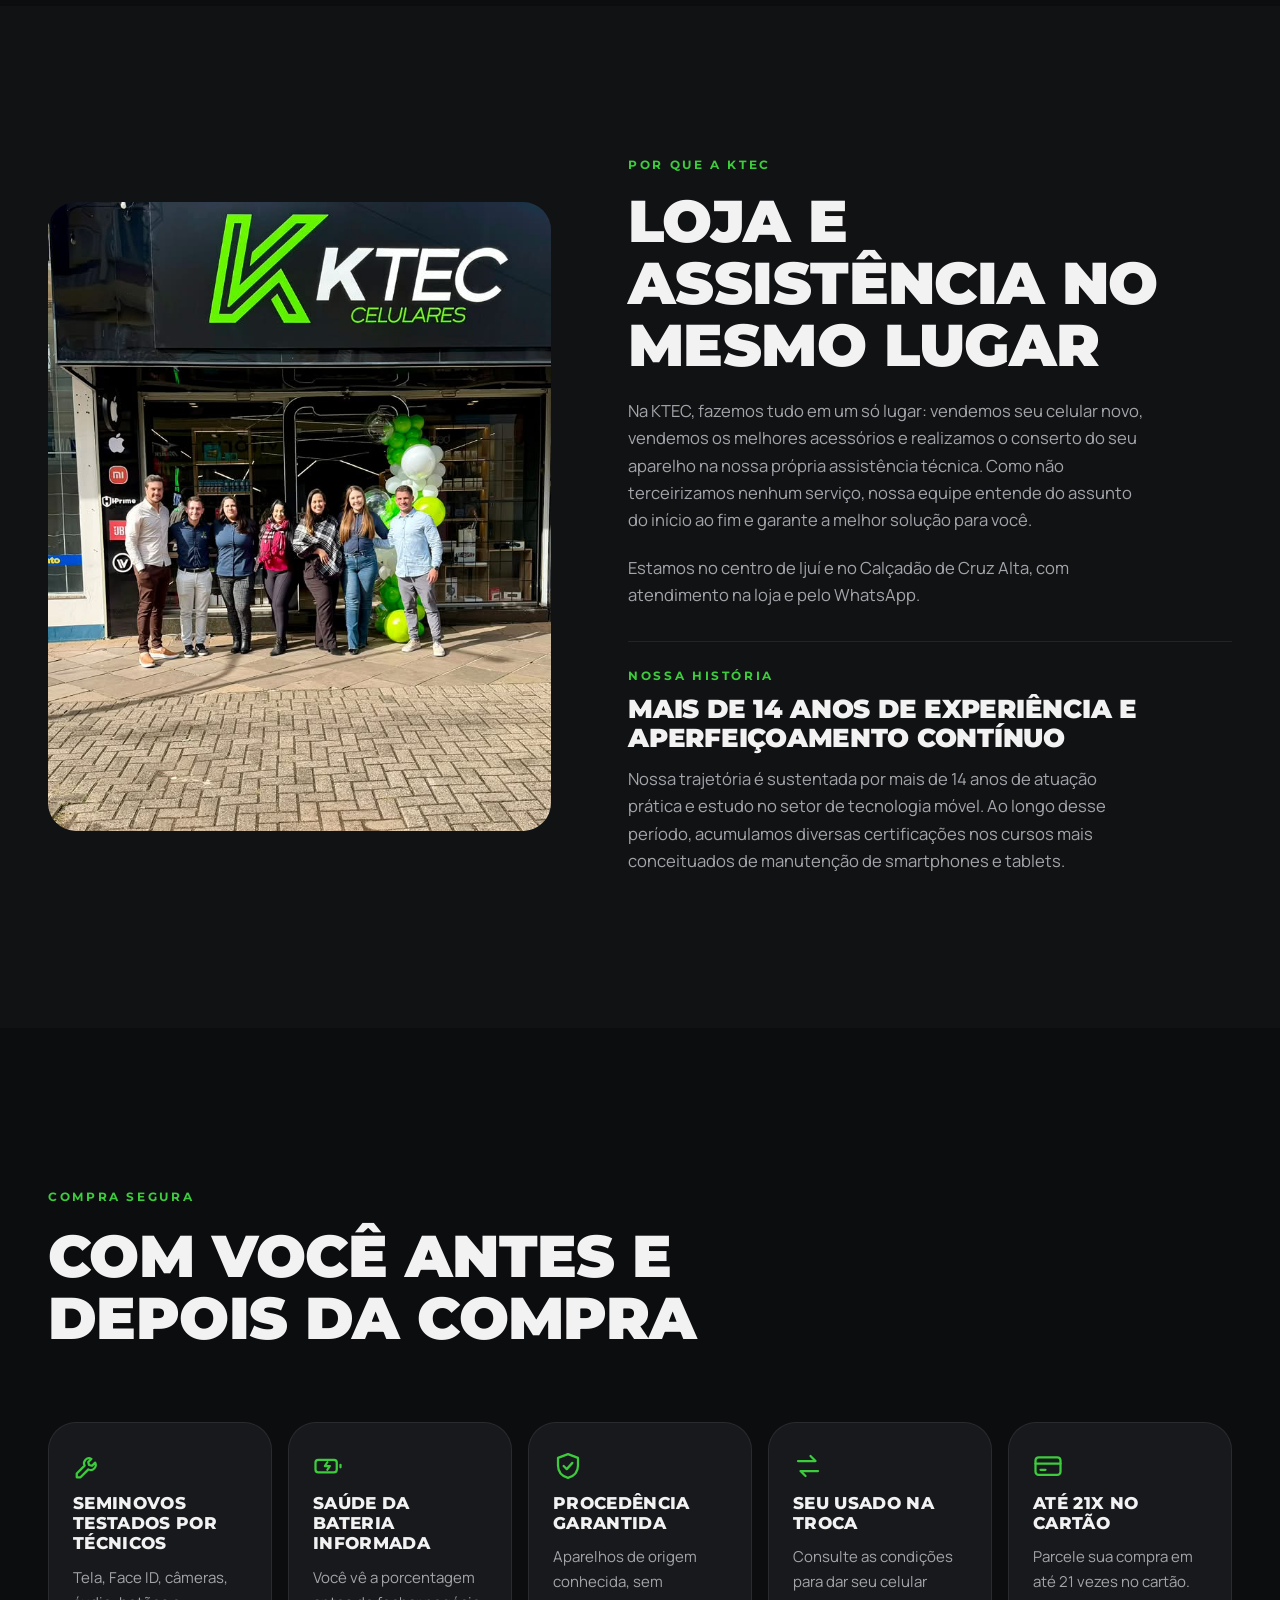
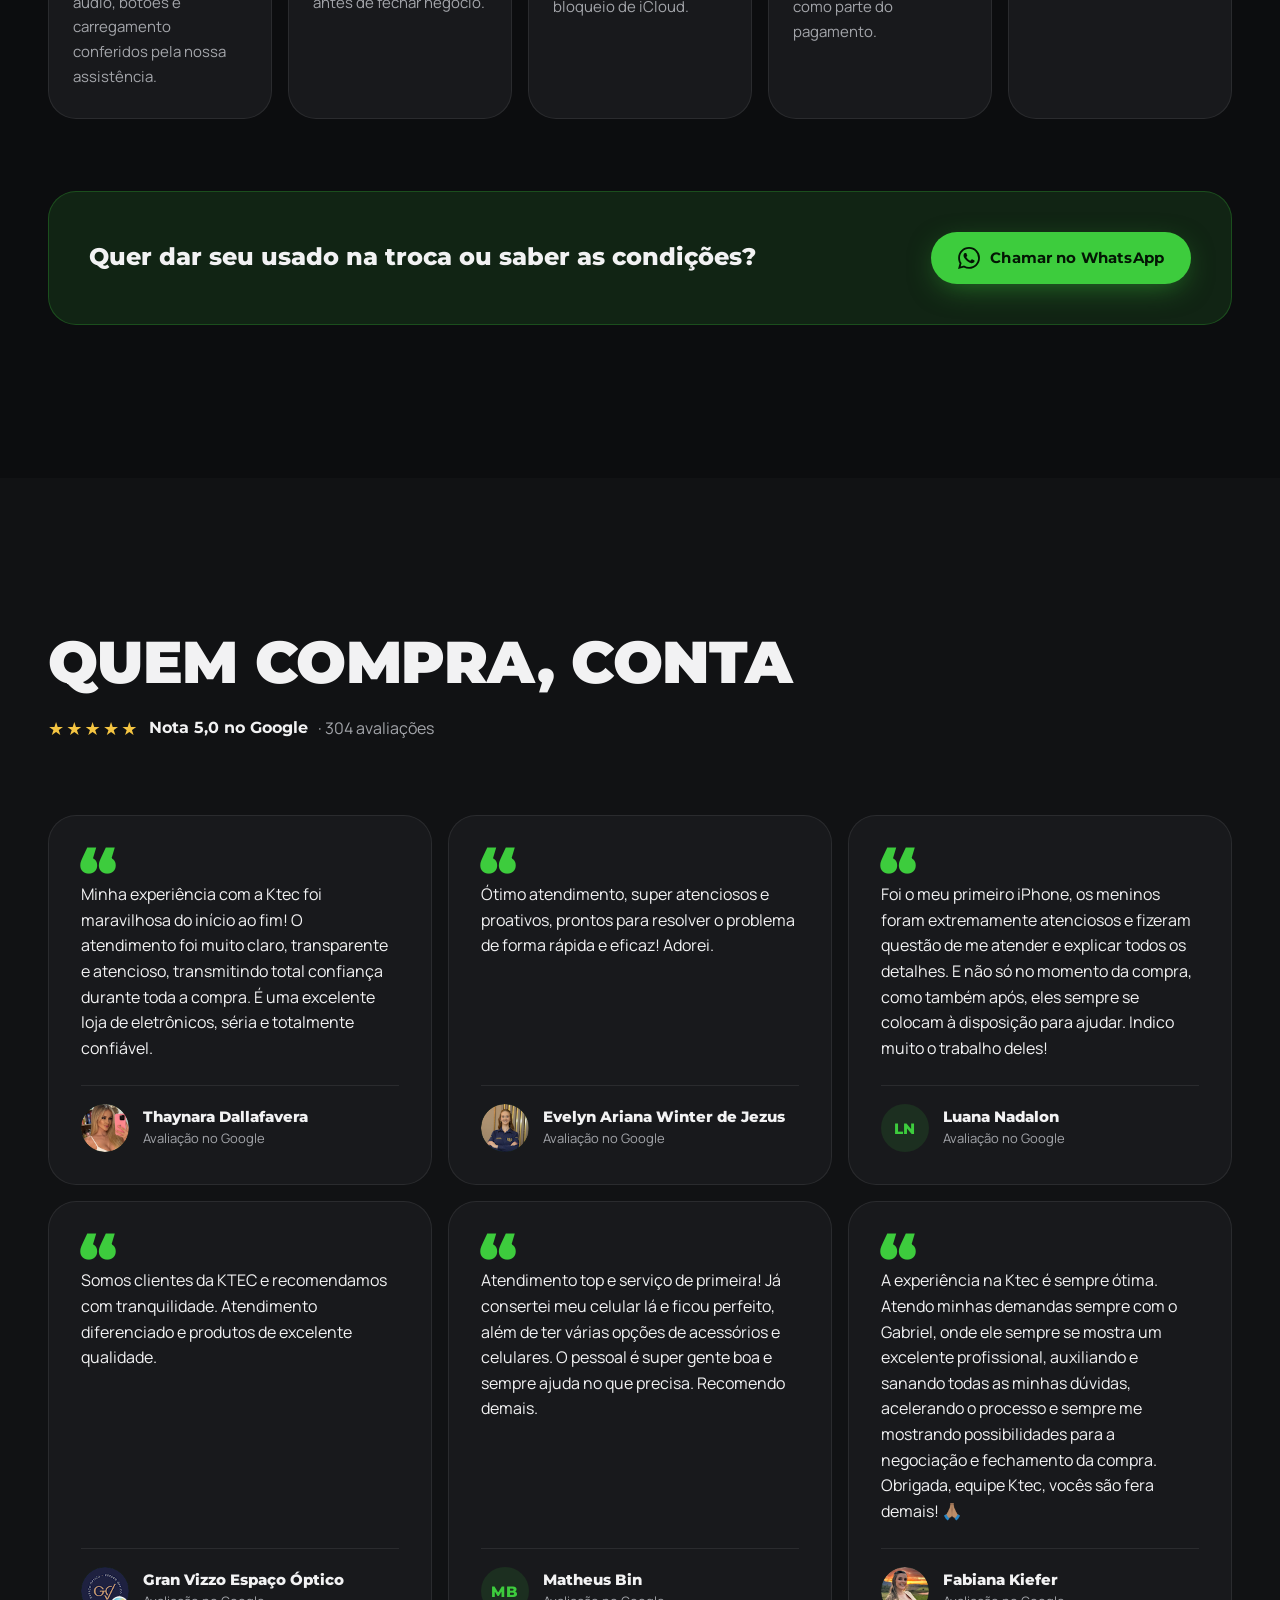
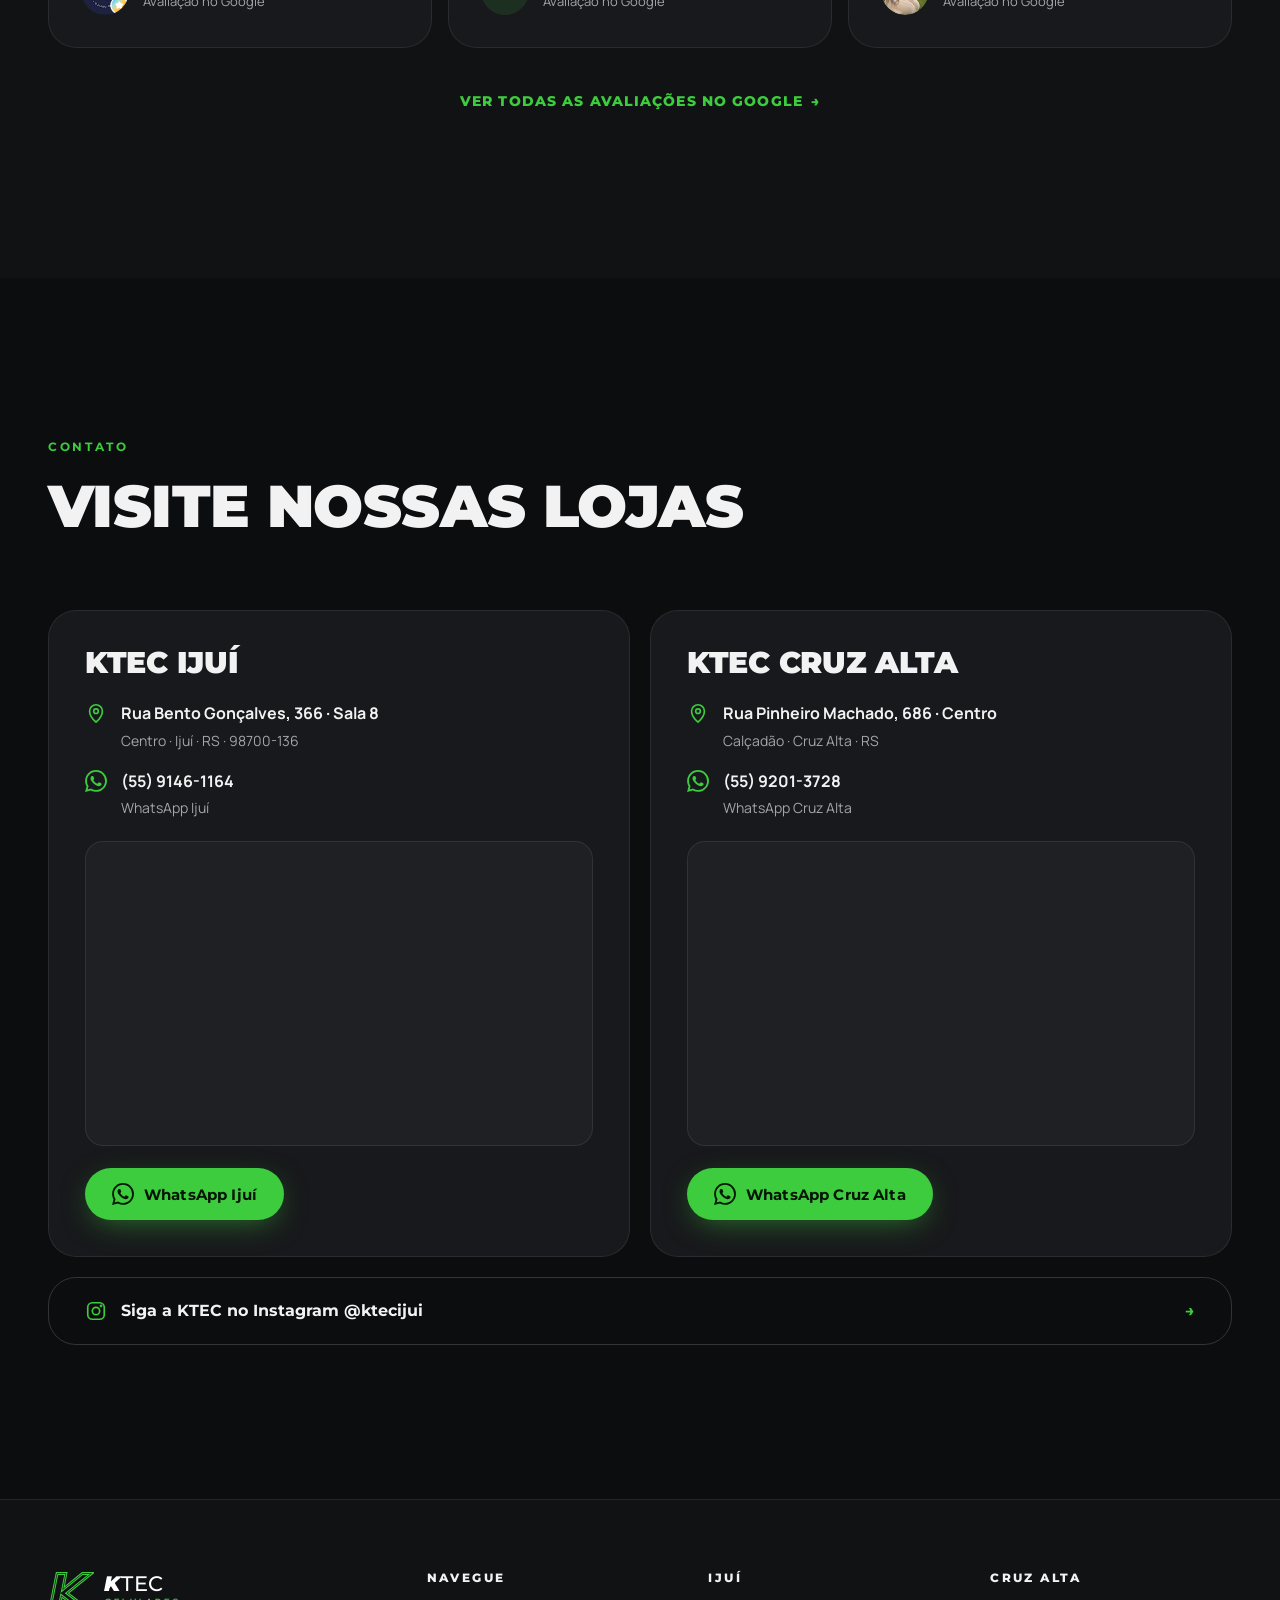
==== commit 39f1f8d6: "Prepara o site para o Google - robots.txt e sitemap.xml apontando para www.kteccelulares.com.br - ca" ====
--- a/index.html
+++ b/index.html
@@ -5,14 +5,19 @@
   <meta name="viewport" content="width=device-width, initial-scale=1">
   <title>KTEC Celulares · iPhone, Xiaomi, JBL e assistência em Ijuí e Cruz Alta</title>
   <meta name="description" content="KTEC Celulares em Ijuí e Cruz Alta/RS: iPhones novos e seminovos, Xiaomi, JBL, capinhas, películas, carregadores e assistência técnica. Parcelamento em até 21x no cartão.">
+  <meta name="robots" content="index, follow, max-image-preview:large">
+  <link rel="canonical" href="https://www.kteccelulares.com.br/">
   <meta name="theme-color" content="#111214">
   <meta property="og:type" content="website">
   <meta property="og:locale" content="pt_BR">
   <meta property="og:site_name" content="KTEC Celulares">
+  <meta property="og:url" content="https://www.kteccelulares.com.br/">
   <meta property="og:title" content="KTEC Celulares · Ijuí e Cruz Alta">
   <meta property="og:description" content="iPhones novos e seminovos, Xiaomi, JBL, acessórios e assistência técnica em Ijuí e Cruz Alta/RS. Parcele em até 21x.">
-  <meta property="og:url" content="https://www.kteccelulares.com.br/">
   <meta property="og:image" content="https://www.kteccelulares.com.br/assets/equipe.jpg">
+  <meta property="og:image:width" content="720">
+  <meta property="og:image:height" content="1280">
+  <meta property="og:image:alt" content="Equipe da KTEC Celulares em frente à loja">
   <meta name="twitter:card" content="summary_large_image">
   <link rel="icon" href="favicon.ico?v=2" sizes="48x48">
   <link rel="icon" href="assets/favicon.svg?v=2" type="image/svg+xml">
@@ -24,38 +29,63 @@
   <link rel="stylesheet" href="css/site.css">
   <script>document.documentElement.classList.add('js');</script>
   <script type="application/ld+json">
-    [{
+    {
       "@context": "https://schema.org",
-      "@type": "MobilePhoneStore",
-      "name": "KTEC Celulares Ijuí",
-      "legalName": "KTEC Venda e Assistência Técnica Ltda",
-      "taxID": "48.245.082/0001-60",
-      "description": "Loja e assistência de celulares: iPhones novos e seminovos, Xiaomi, JBL e acessórios.",
-      "telephone": "+55 55 9146-1164",
-      "address": {
-        "@type": "PostalAddress",
-        "streetAddress": "Rua Bento Gonçalves, 366 - Sala 8",
-        "addressLocality": "Ijuí",
-        "addressRegion": "RS",
-        "postalCode": "98700-136",
-        "addressCountry": "BR"
-      },
-      "sameAs": ["https://www.instagram.com/ktecijui/", "https://www.facebook.com/ktecijui/"]
-    }, {
-      "@context": "https://schema.org",
-      "@type": "MobilePhoneStore",
-      "name": "KTEC Celulares Cruz Alta",
-      "description": "Loja e assistência de celulares: iPhones novos e seminovos, Xiaomi, JBL e acessórios.",
-      "telephone": "+55 55 9201-3728",
-      "address": {
-        "@type": "PostalAddress",
-        "streetAddress": "Rua Pinheiro Machado, 686 - Centro",
-        "addressLocality": "Cruz Alta",
-        "addressRegion": "RS",
-        "addressCountry": "BR"
-      },
-      "sameAs": ["https://www.instagram.com/ktecijui/", "https://www.facebook.com/ktecijui/"]
-    }]
+      "@graph": [{
+        "@type": "WebSite",
+        "@id": "https://www.kteccelulares.com.br/#site",
+        "url": "https://www.kteccelulares.com.br/",
+        "name": "KTEC Celulares",
+        "alternateName": ["KTEC", "KTEC Ijuí", "KTEC Cruz Alta"],
+        "inLanguage": "pt-BR",
+        "publisher": { "@id": "https://www.kteccelulares.com.br/#empresa" }
+      }, {
+        "@type": "Organization",
+        "@id": "https://www.kteccelulares.com.br/#empresa",
+        "name": "KTEC Celulares",
+        "legalName": "KTEC Venda e Assistência Técnica Ltda",
+        "taxID": "48.245.082/0001-60",
+        "url": "https://www.kteccelulares.com.br/",
+        "logo": "https://www.kteccelulares.com.br/assets/apple-touch-icon.png",
+        "image": "https://www.kteccelulares.com.br/assets/img/hero.jpg",
+        "sameAs": ["https://www.instagram.com/ktecijui/", "https://www.facebook.com/ktecijui/"]
+      }, {
+        "@type": "MobilePhoneStore",
+        "@id": "https://www.kteccelulares.com.br/#loja-ijui",
+        "name": "KTEC Celulares Ijuí",
+        "description": "Loja e assistência de celulares: iPhones novos e seminovos, Xiaomi, JBL e acessórios.",
+        "url": "https://www.kteccelulares.com.br/",
+        "image": "https://www.kteccelulares.com.br/assets/img/hero.jpg",
+        "telephone": "+55 55 9146-1164",
+        "address": {
+          "@type": "PostalAddress",
+          "streetAddress": "Rua Bento Gonçalves, 366 - Sala 8",
+          "addressLocality": "Ijuí",
+          "addressRegion": "RS",
+          "postalCode": "98700-136",
+          "addressCountry": "BR"
+        },
+        "parentOrganization": { "@id": "https://www.kteccelulares.com.br/#empresa" },
+        "sameAs": ["https://www.instagram.com/ktecijui/", "https://www.facebook.com/ktecijui/"]
+      }, {
+        "@type": "MobilePhoneStore",
+        "@id": "https://www.kteccelulares.com.br/#loja-cruz-alta",
+        "name": "KTEC Celulares Cruz Alta",
+        "description": "Loja e assistência de celulares: iPhones novos e seminovos, Xiaomi, JBL e acessórios.",
+        "url": "https://www.kteccelulares.com.br/",
+        "image": "https://www.kteccelulares.com.br/assets/img/hero.jpg",
+        "telephone": "+55 55 9201-3728",
+        "address": {
+          "@type": "PostalAddress",
+          "streetAddress": "Rua Pinheiro Machado, 686 - Centro",
+          "addressLocality": "Cruz Alta",
+          "addressRegion": "RS",
+          "addressCountry": "BR"
+        },
+        "parentOrganization": { "@id": "https://www.kteccelulares.com.br/#empresa" },
+        "sameAs": ["https://www.instagram.com/ktecijui/", "https://www.facebook.com/ktecijui/"]
+      }]
+    }
   </script>
 </head>
 <body>
@@ -361,8 +391,8 @@
           <article class="store reveal" aria-labelledby="loja-ijui">
             <h3 id="loja-ijui">KTEC Ijuí</h3>
             <ul class="contact-list">
-              <li><svg class="i" viewBox="0 0 24 24" aria-hidden="true"><use href="#i-pin"/></svg><div><b data-loja="endereco"></b><span data-loja="cidade"></span></div></li>
-              <li><svg class="i" viewBox="0 0 24 24" aria-hidden="true"><use href="#i-wa"/></svg><div><a data-wa="Olá, KTEC Ijuí! Vim pelo site." data-cidade="Ijuí"><b data-loja="whatsappExibicao"></b></a><span>WhatsApp Ijuí</span></div></li>
+              <li><svg class="i" viewBox="0 0 24 24" aria-hidden="true"><use href="#i-pin"/></svg><div><b data-loja="endereco">Rua Bento Gonçalves, 366 · Sala 8</b><span data-loja="cidade">Centro · Ijuí · RS · 98700-136</span></div></li>
+              <li><svg class="i" viewBox="0 0 24 24" aria-hidden="true"><use href="#i-wa"/></svg><div><a href="https://wa.me/555591461164" data-wa="Olá, KTEC Ijuí! Vim pelo site." data-cidade="Ijuí"><b data-loja="whatsappExibicao">(55) 9146-1164</b></a><span>WhatsApp Ijuí</span></div></li>
             </ul>
             <div class="map"><iframe data-mapa="Ijuí" title="Mapa da KTEC Celulares em Ijuí" loading="lazy" referrerpolicy="no-referrer-when-downgrade" width="600" height="360"></iframe></div>
             <a class="btn btn-green" data-wa="Olá, KTEC Ijuí! Vim pelo site." data-cidade="Ijuí"><svg class="i" viewBox="0 0 24 24" aria-hidden="true"><use href="#i-wa"/></svg> WhatsApp Ijuí</a>
@@ -370,16 +400,16 @@
           <article class="store reveal" aria-labelledby="loja-cruzalta">
             <h3 id="loja-cruzalta">KTEC Cruz Alta</h3>
             <ul class="contact-list">
-              <li><svg class="i" viewBox="0 0 24 24" aria-hidden="true"><use href="#i-pin"/></svg><div><b data-loja="enderecoCruzAlta"></b><span data-loja="cidadeCruzAlta"></span></div></li>
-              <li><svg class="i" viewBox="0 0 24 24" aria-hidden="true"><use href="#i-wa"/></svg><div><a data-wa="Olá, KTEC Cruz Alta! Vim pelo site." data-cidade="Cruz Alta"><b data-loja="whatsappCruzAltaExibicao"></b></a><span>WhatsApp Cruz Alta</span></div></li>
+              <li><svg class="i" viewBox="0 0 24 24" aria-hidden="true"><use href="#i-pin"/></svg><div><b data-loja="enderecoCruzAlta">Rua Pinheiro Machado, 686 · Centro</b><span data-loja="cidadeCruzAlta">Calçadão · Cruz Alta · RS</span></div></li>
+              <li><svg class="i" viewBox="0 0 24 24" aria-hidden="true"><use href="#i-wa"/></svg><div><a href="https://wa.me/555592013728" data-wa="Olá, KTEC Cruz Alta! Vim pelo site." data-cidade="Cruz Alta"><b data-loja="whatsappCruzAltaExibicao">(55) 9201-3728</b></a><span>WhatsApp Cruz Alta</span></div></li>
             </ul>
             <div class="map"><iframe data-mapa="Cruz Alta" title="Mapa da KTEC Celulares em Cruz Alta" loading="lazy" referrerpolicy="no-referrer-when-downgrade" width="600" height="360"></iframe></div>
             <a class="btn btn-green" data-wa="Olá, KTEC Cruz Alta! Vim pelo site." data-cidade="Cruz Alta"><svg class="i" viewBox="0 0 24 24" aria-hidden="true"><use href="#i-wa"/></svg> WhatsApp Cruz Alta</a>
           </article>
         </div>
-        <a class="insta-strip reveal" data-insta target="_blank" rel="noopener">
+        <a class="insta-strip reveal" href="https://www.instagram.com/ktecijui/" data-insta target="_blank" rel="noopener">
           <svg class="i" viewBox="0 0 24 24" aria-hidden="true"><use href="#i-insta"/></svg>
-          <span>Siga a KTEC no Instagram <b>@<span data-loja="instagram"></span></b></span>
+          <span>Siga a KTEC no Instagram <b>@<span data-loja="instagram">ktecijui</span></b></span>
           <span aria-hidden="true">→</span>
         </a>
       </div>
@@ -406,21 +436,21 @@
       <div>
         <h2 class="footer-h">Ijuí</h2>
         <ul class="footer-list">
-          <li data-loja="endereco"></li>
-          <li><a data-wa="Olá, KTEC Ijuí! Vim pelo site." data-cidade="Ijuí">WhatsApp <span data-loja="whatsappExibicao"></span></a></li>
+          <li data-loja="endereco">Rua Bento Gonçalves, 366 · Sala 8</li>
+          <li><a href="https://wa.me/555591461164" data-wa="Olá, KTEC Ijuí! Vim pelo site." data-cidade="Ijuí">WhatsApp <span data-loja="whatsappExibicao">(55) 9146-1164</span></a></li>
         </ul>
       </div>
       <div>
         <h2 class="footer-h">Cruz Alta</h2>
         <ul class="footer-list">
-          <li data-loja="enderecoCruzAlta"></li>
-          <li><a data-wa="Olá, KTEC Cruz Alta! Vim pelo site." data-cidade="Cruz Alta">WhatsApp <span data-loja="whatsappCruzAltaExibicao"></span></a></li>
-          <li><a data-insta target="_blank" rel="noopener">Instagram @<span data-loja="instagram"></span></a></li>
+          <li data-loja="enderecoCruzAlta">Rua Pinheiro Machado, 686 · Centro</li>
+          <li><a href="https://wa.me/555592013728" data-wa="Olá, KTEC Cruz Alta! Vim pelo site." data-cidade="Cruz Alta">WhatsApp <span data-loja="whatsappCruzAltaExibicao">(55) 9201-3728</span></a></li>
+          <li><a href="https://www.instagram.com/ktecijui/" data-insta target="_blank" rel="noopener">Instagram @<span data-loja="instagram">ktecijui</span></a></li>
         </ul>
       </div>
     </div>
     <div class="container footer-legal">
-      <p>© <span id="ano"></span> <span data-loja="razaoSocial"></span> · CNPJ <span data-loja="cnpj"></span> · Ijuí e Cruz Alta/RS</p>
+      <p>© <span id="ano">2026</span> <span data-loja="razaoSocial">KTEC Venda e Assistência Técnica Ltda</span> · CNPJ <span data-loja="cnpj">48.245.082/0001-60</span> · Ijuí e Cruz Alta/RS</p>
       <p>Apple, iPhone, AirPods e Apple Watch são marcas registradas da Apple Inc.</p>
     </div>
   </footer>
--- a/css/site.css
+++ b/css/site.css
@@ -237,9 +237,9 @@
    Com .is-motion (js/site.js): a seção fica presa na tela e a rolagem empurra a faixa para o lado;
    cada foto cresce ao chegar no centro (--d = distância até o centro, de -1 a 1). */
 .repairs { --edge: max(var(--gutter), (100% - var(--maxw)) / 2); --card-h: min(62svh, 540px); position: relative; }
-.repairs-sticky { position: relative; isolation: isolate; overflow: hidden; display: grid; grid-template-columns: minmax(0, 1fr); gap: clamp(24px, 3vw, 36px); }
-.repairs-head { display: flex; flex-wrap: wrap; align-items: flex-end; justify-content: space-between; gap: 16px 48px; }
-.repairs h2 { margin-top: 18px; }
+.repairs-sticky { position: relative; isolation: isolate; overflow: hidden; display: grid; grid-template-columns: minmax(0, 1fr); gap: clamp(16px, 2vw, 24px); }
+.repairs-head { display: flex; flex-wrap: wrap; align-items: flex-end; justify-content: space-between; gap: 12px 48px; }
+.repairs h2 { margin-top: 12px; }
 .repairs-lead { color: var(--muted); font-size: clamp(16px, 1.3vw, 18px); max-width: 32ch; }
 .repairs-marquee {
   position: absolute; left: 0; top: 50%; z-index: -1; white-space: nowrap; pointer-events: none;
@@ -273,24 +273,25 @@
 
 .is-motion .repairs-sticky {
   position: sticky; top: 0; height: 100vh; height: 100svh;
-  align-content: center; padding: calc(var(--header-h) + 8px) 0 20px;
+  align-content: center; padding: calc(var(--header-h) + 4px) 0 12px;
 }
 .is-motion .repairs-track { overflow: visible; scroll-snap-type: none; width: max-content; will-change: transform; transform: translate3d(var(--x, 0px), 0, 0); }
 .is-motion .repair-shot {
   transform: scale(calc(1 - var(--a, 0) * .12)); opacity: calc(1 - var(--a, 0) * .45);
   transition: border-color .4s;
 }
-.is-motion .repair-shot img { transform: translate3d(calc(var(--d, 0) * -7%), 0, 0) scale(1.16); }
+.is-motion .repair-shot img { transform: translate3d(calc(var(--d, 0) * -7%), 0, 0) scale(1.24); }
 .is-motion .repairs-foot { display: block; }
 .repairs-progress { display: block; height: 3px; border-radius: 3px; background: var(--line-2); overflow: hidden; }
 .repairs-progress span { display: block; height: 100%; background: var(--green); transform-origin: left; transform: scaleX(var(--p, 0)); }
 @media (max-width: 899px) {
-  .repairs { --card-h: min(100svh - var(--header-h) - 290px, 112vw, 520px); }
+  .repairs { --card-h: min(100svh - var(--header-h) - 240px, 128vw, 620px); }
   .is-motion .repairs-lead { display: none; }
-  .repairs h2 { font-size: clamp(28px, 8vw, 44px); }
+  .repairs h2 { font-size: clamp(26px, 7.4vw, 40px); }
 }
 @media (min-width: 900px) {
-  .repairs { --card-h: min(100svh - var(--header-h) - 320px, 540px); }
+  .repairs { --card-h: min(100svh - var(--header-h) - 230px, 700px); }
+  .repairs h2 { font-size: clamp(30px, 3.4vw, 48px); }
 }
 
 .group-cta {
